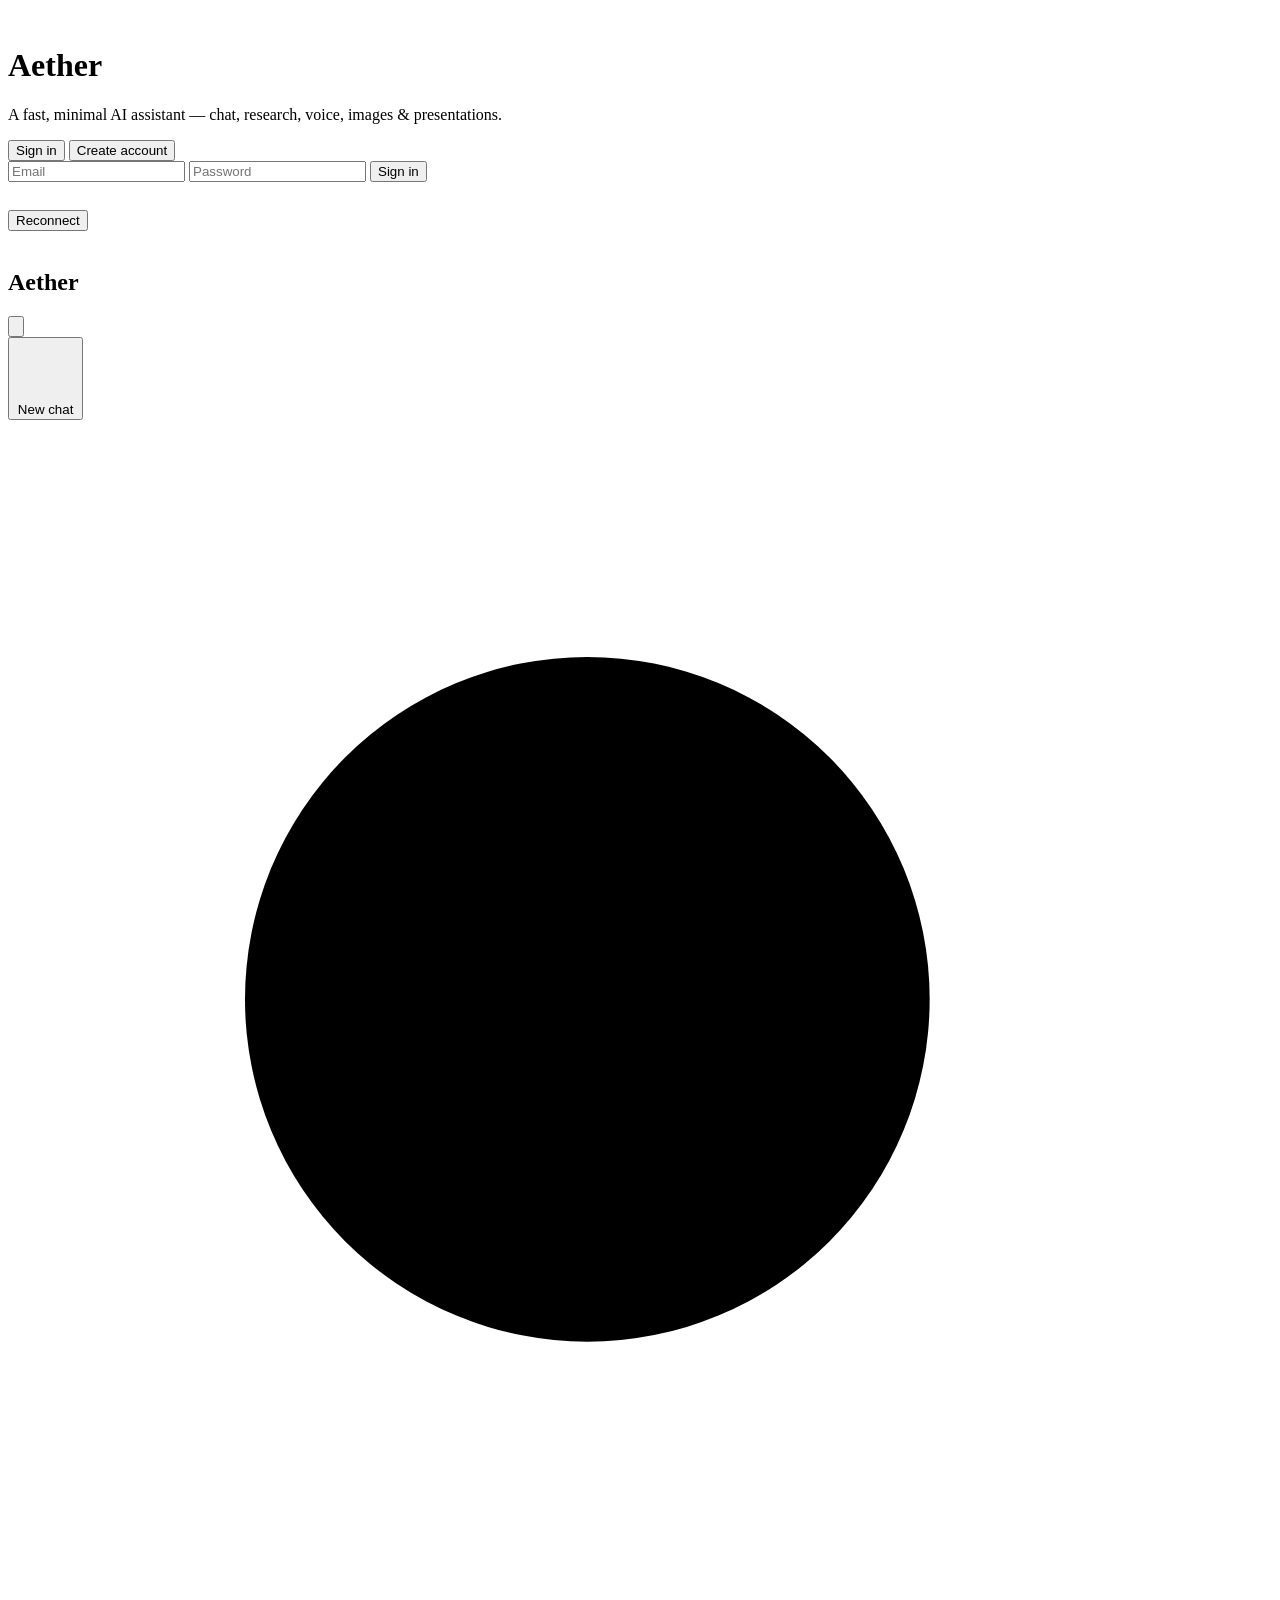
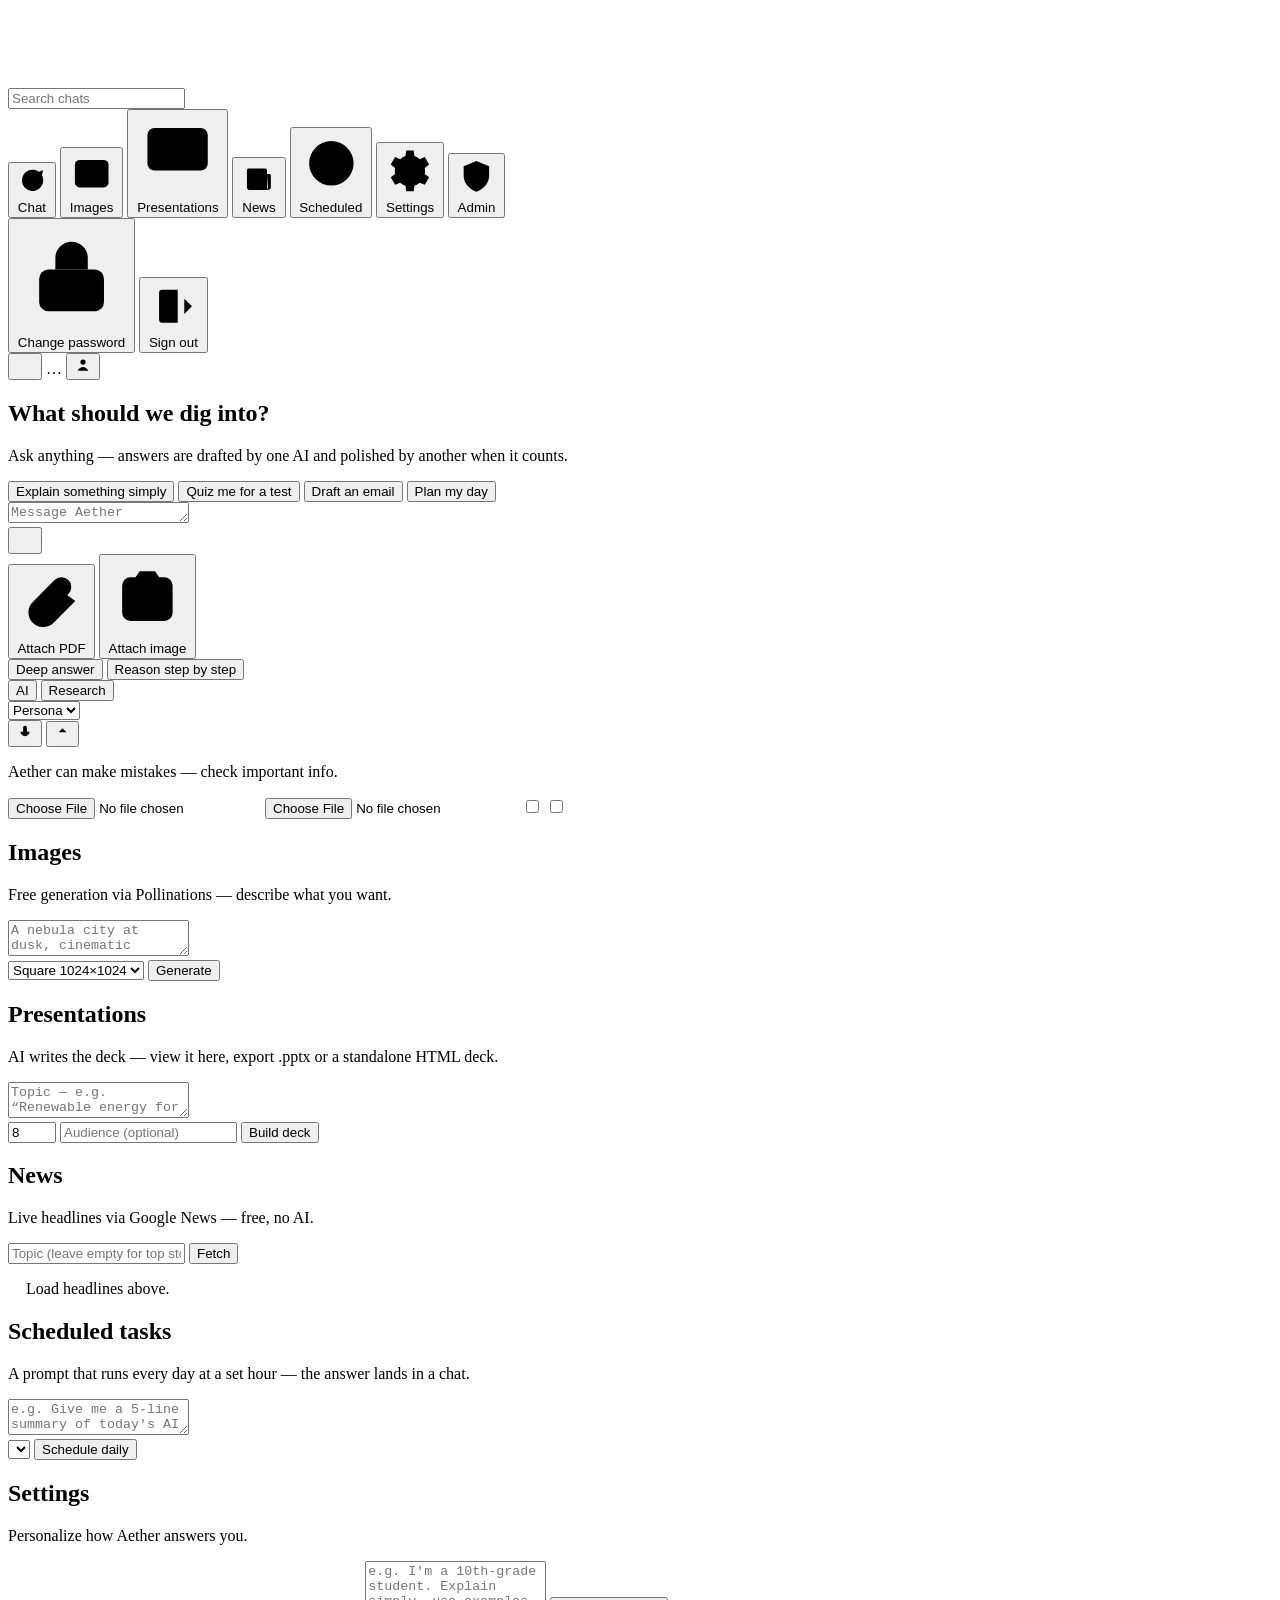
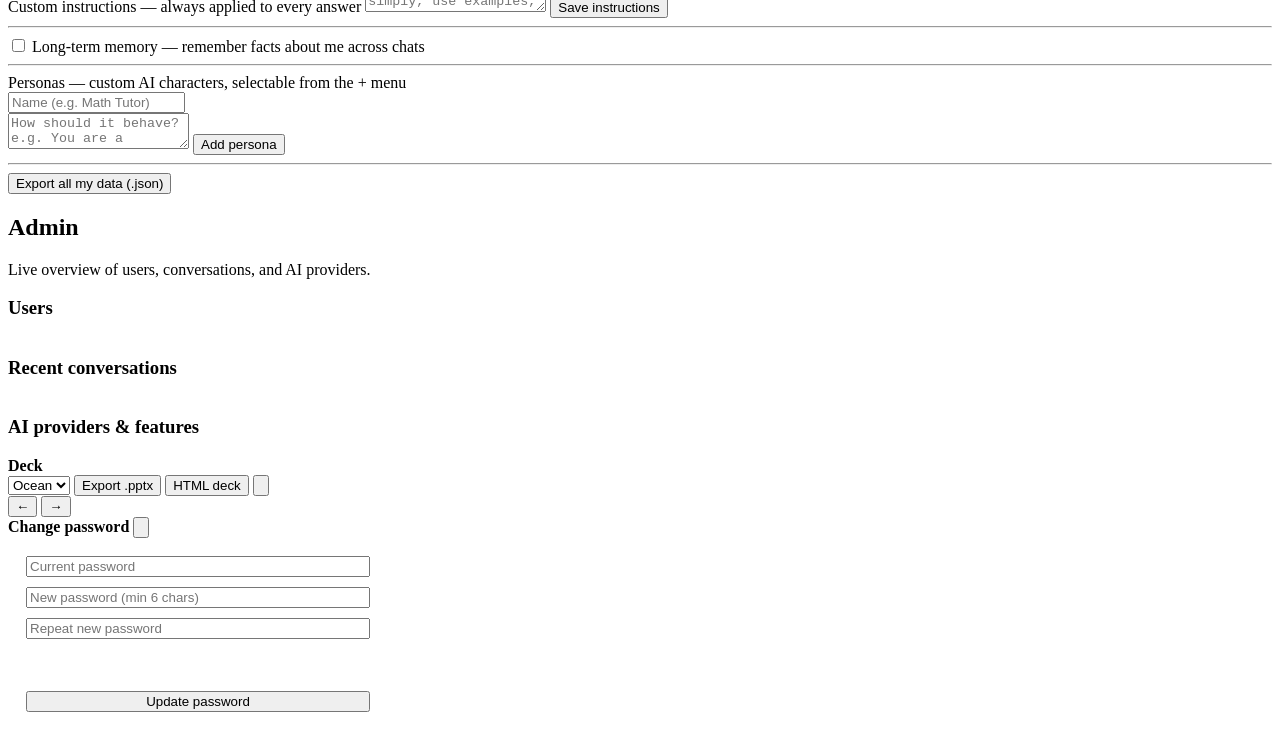
==== frontend/index.html @ 70c73725 "UI redesign v3: ChatGPT-class minimal shell Ship the frontend redesign built in the previous Arena s" ====
<!DOCTYPE html>
<html lang="en">
<head>
  <meta charset="UTF-8">
  <meta name="viewport" content="width=device-width, initial-scale=1.0, viewport-fit=cover">
  <meta name="theme-color" content="#1e1e21">
  <meta name="description" content="Aether — a fast, minimal AI assistant: chat, research, voice, images and presentations.">
  <link rel="manifest" href="/manifest.json">
  <link rel="icon" href="/icons/icon-192.png">
  <link rel="apple-touch-icon" href="/icons/icon-192.png">
  <title>Aether</title>
  <link rel="stylesheet" href="/assets/app.css">
</head>
<body>

  <!-- ════════════════ AUTH ════════════════ -->
  <div id="auth-view" class="auth-view hidden">
    <div class="auth-card">
      <div class="brand"><img src="/icons/icon-192.png" alt="" class="brand-icon"><h1>Aether</h1></div>
      <p class="auth-sub">A fast, minimal AI assistant — chat, research, voice, images & presentations.</p>
      <div class="tabs">
        <button id="tab-login" class="tab active">Sign in</button>
        <button id="tab-register" class="tab">Create account</button>
      </div>
      <form id="auth-form" autocomplete="on">
        <input type="email" id="auth-email" placeholder="Email" required autocomplete="email">
        <input type="password" id="auth-password" placeholder="Password" required minlength="6" autocomplete="current-password">
        <button type="submit" id="auth-submit" class="btn primary wide">Sign in</button>
        <p id="auth-error" class="auth-error hidden"></p>
      </form>
      <button id="retry-btn" class="btn ghost wide hidden" style="margin-top:12px">Reconnect</button>
    </div>
  </div>

  <!-- ════════════════ APP ════════════════ -->
  <div id="app-view" class="app-view">
    <aside id="sidebar" class="sidebar">
      <div class="sb-head">
        <div class="brand"><img src="/icons/icon-192.png" alt="" class="brand-icon"><h1>Aether</h1></div>
        <button id="sb-close" class="icon-btn" title="Close sidebar">
          <svg class="ic" viewBox="0 0 24 24"><rect x="3.5" y="4.5" width="17" height="15" rx="2.5"/><path d="M9.5 4.5v15M15.5 4.5v15" stroke-width="0"/><path d="M9.5 4.5v15"/><path d="M15 8l-3 4 3 4" stroke-width="0"/><path d="M14.5 8.5L11.5 12l3 3.5" transform="translate(0,0)"/></svg>
        </button>
      </div>
      <button id="new-chat" class="nav-btn new">
        <svg class="ic" viewBox="0 0 24 24"><path d="M12 5v14M5 12h14"/></svg> New chat</button>
      <div class="search-wrap">
        <svg class="ic" viewBox="0 0 24 24"><circle cx="11" cy="11" r="6.5"/><path d="M20 20l-3.8-3.8"/></svg>
        <input id="chat-search" type="search" placeholder="Search chats" autocomplete="off">
      </div>
      <div id="search-results" class="search-results hidden"></div>
      <button id="nav-chat" class="nav-btn">
        <svg class="ic" viewBox="0 0 24 24"><path d="M20.5 11.5a8 8 0 1 1-3.4-6.5L20.5 4l-1 3.6a8 8 0 0 1 1 3.9z"/></svg> Chat</button>
      <button id="nav-images" class="nav-btn">
        <svg class="ic" viewBox="0 0 24 24"><rect x="3.5" y="5" width="17" height="14" rx="2.5"/><circle cx="9" cy="10" r="1.6"/><path d="M4.5 17l4.8-4.6 3.4 3.2 2.8-2.6 4 3.8"/></svg> Images</button>
      <button id="nav-slides" class="nav-btn">
        <svg class="ic" viewBox="0 0 24 24"><rect x="3.5" y="4.5" width="17" height="12" rx="2"/><path d="M12 16.5V20M8.5 20h7"/></svg> Presentations</button>
      <button id="nav-news" class="nav-btn">
        <svg class="ic" viewBox="0 0 24 24"><path d="M4.5 5.5h12a1 1 0 0 1 1 1v11a2 2 0 0 0 2 2h-13a2 2 0 0 1-2-2v-11a1 1 0 0 1 1-1z"/><path d="M17.5 9h1.5a1 1 0 0 1 1 1v7.5a1.8 1.8 0 0 1-1.8 1.8M7.5 9h6M7.5 12.5h6M7.5 16h4"/></svg> News</button>
      <button id="nav-tasks" class="nav-btn">
        <svg class="ic" viewBox="0 0 24 24"><circle cx="12" cy="12" r="8"/><path d="M12 7.5V12l3 2"/></svg> Scheduled</button>
      <button id="nav-settings" class="nav-btn">
        <svg class="ic" viewBox="0 0 24 24"><circle cx="12" cy="12" r="3"/><path d="M19 12a7 7 0 0 0-.14-1.4l2-1.55-2-3.46-2.35.95a7 7 0 0 0-2.42-1.4L13.7 2.6h-3.4l-.39 2.54a7 7 0 0 0-2.42 1.4l-2.35-.95-2 3.46 2 1.55A7 7 0 0 0 5 12c0 .48.05.94.14 1.4l-2 1.55 2 3.46 2.35-.95a7 7 0 0 0 2.42 1.4l.39 2.54h3.4l.39-2.54a7 7 0 0 0 2.42-1.4l2.35.95 2-3.46-2-1.55c.09-.46.14-.92.14-1.4z"/></svg> Settings</button>
      <button id="nav-admin" class="nav-btn hidden">
        <svg class="ic" viewBox="0 0 24 24"><path d="M12 3l7.5 3v5.5c0 4.6-3.2 7.9-7.5 9.5-4.3-1.6-7.5-4.9-7.5-9.5V6z"/><path d="M9.2 12.2l2 2 3.6-4"/></svg> Admin</button>
      <nav id="conv-list" class="conv-list" aria-label="Conversations"></nav>
      <div class="sidebar-foot">
        <span id="user-email" class="muted small-text"></span>
        <button id="password-btn" class="nav-btn">
          <svg class="ic" viewBox="0 0 24 24"><rect x="5" y="10.5" width="14" height="9" rx="2"/><path d="M8.5 10.5V8a3.5 3.5 0 0 1 7 0v2.5"/></svg> Change password</button>
        <button id="logout-btn" class="nav-btn">
          <svg class="ic" viewBox="0 0 24 24"><path d="M14 4.5H7a1.5 1.5 0 0 0-1.5 1.5v12A1.5 1.5 0 0 0 7 19.5h7M10 12h10.5M17 8.5l3.5 3.5-3.5 3.5"/></svg> Sign out</button>
      </div>
    </aside>
    <div id="scrim" class="scrim"></div>

    <main class="main">
      <header class="float-head">
        <button id="menu-btn" class="icon-btn" title="Toggle sidebar">
          <svg class="ic" viewBox="0 0 24 24" style="width:18px;height:18px"><path d="M4 7h16M4 12h16M4 17h16"/></svg>
        </button>
        <span class="flex-spacer"></span>
        <span id="mode-pill" class="pill" title="AI providers and database mode">…</span>
        <button id="user-btn" class="icon-btn" title="Account">
          <svg class="ic" viewBox="0 0 24 24" style="width:18px;height:18px"><circle cx="12" cy="8" r="3.5"/><path d="M5 19.5c1.6-3.2 4.2-4.8 7-4.8s5.4 1.6 7 4.8"/></svg>
        </button>
      </header>

      <!-- CHAT -->
      <section id="chat-pane" class="pane">
        <div id="messages" class="messages">
          <div class="hero">
            <h2>What should we dig into?</h2>
            <p>Ask anything — answers are drafted by one AI and polished by another when it counts.</p>
            <div class="hero-chips">
              <button class="chip-sugg" data-fill="Explain quantum computing like I'm 12">Explain something simply</button>
              <button class="chip-sugg" data-fill="Help me prepare for a test on World War 2 — quiz me with 5 questions one at a time.">Quiz me for a test</button>
              <button class="chip-sugg" data-fill="Write a polished email asking my teacher for feedback on my project">Draft an email</button>
              <button class="chip-sugg" data-fill="Give me a workout plan for a busy student, 20 minutes a day">Plan my day</button>
            </div>
          </div>
        </div>
        <div class="composer">
          <div class="composer-shell">
            <div id="attachments" class="attachments hidden"></div>
            <div id="phase-bar" class="phase-bar hidden"></div>
            <div class="composer-box">
              <textarea id="chat-input" rows="1" placeholder="Message Aether" maxlength="8000"></textarea>
              <div class="composer-tools">
                <div class="tools-anchor">
                  <button id="tools-btn" class="icon-btn" title="Tools">
                    <svg class="ic" viewBox="0 0 24 24" style="width:18px;height:18px"><path d="M12 5v14M5 12h14"/></svg>
                    <span id="tools-dot" class="tools-dot hidden"></span>
                  </button>
                  <div id="tools-menu" class="tools-menu hidden">
                    <button class="tool-item" id="tool-pdf">
                      <svg class="ic" viewBox="0 0 24 24"><path d="M20 11.5l-7.8 7.8a5 5 0 0 1-7-7L13 4.4a3.3 3.3 0 0 1 4.7 4.7l-7.8 7.8a1.7 1.7 0 0 1-2.4-2.4l7.1-7"/></svg>
                      Attach PDF</button>
                    <button class="tool-item" id="tool-image">
                      <svg class="ic" viewBox="0 0 24 24"><path d="M4.5 8.5A2.5 2.5 0 0 1 7 6h1.5l1.2-1.8h4.6L15.5 6H17a2.5 2.5 0 0 1 2.5 2.5v8A2.5 2.5 0 0 1 17 19H7a2.5 2.5 0 0 1-2.5-2.5z"/><circle cx="12" cy="12.2" r="3.2"/></svg>
                      Attach image</button>
                    <div class="tool-sep"></div>
                    <button class="tool-item" id="tool-deep">
                      <span>Deep answer</span><span class="switch" id="sw-deep"></span></button>
                    <button class="tool-item" id="tool-reason">
                      <span>Reason step by step</span><span class="switch" id="sw-reason"></span></button>
                    <div class="tool-sep"></div>
                    <div class="tool-mode">
                      <button id="mode-ai" class="mode-btn active" title="AI-generated answer">AI</button>
                      <button id="mode-research" class="mode-btn" title="Real info from Wikipedia & DuckDuckGo — no AI, with sources">Research</button>
                    </div>
                    <select id="persona-select" class="persona-select" title="Persona"><option value="">Persona</option></select>
                  </div>
                </div>
                <div class="composer-right">
                  <button id="mic-btn" class="icon-btn" title="Voice input">
                    <svg class="ic" viewBox="0 0 24 24" style="width:18px;height:18px"><rect x="9.5" y="3.5" width="5" height="10.5" rx="2.5"/><path d="M6 11.5a6 6 0 0 0 12 0M12 17.5V21M9 21h6"/></svg></button>
                  <button id="send-btn" class="send-btn" title="Send">
                    <svg class="ic" viewBox="0 0 24 24" style="width:17px;height:17px;stroke-width:2.2"><path d="M12 19V6M6.5 11.5L12 6l5.5 5.5"/></svg></button>
                </div>
              </div>
            </div>
            <p class="disclaimer">Aether can make mistakes — check important info.</p>
          </div>
          <input type="file" id="pdf-input" accept=".pdf" class="hidden">
          <input type="file" id="image-input" accept="image/png,image/jpeg,image/webp" class="hidden">
          <input type="checkbox" id="force-polish" class="hidden">
          <input type="checkbox" id="reasoning-toggle" class="hidden">
        </div>
      </section>

      <!-- IMAGES -->
      <section id="images-pane" class="pane hidden">
        <div class="tool-head"><h2>Images</h2><p class="muted">Free generation via Pollinations — describe what you want.</p></div>
        <div class="tool-form">
          <textarea id="image-prompt" rows="2" placeholder="A nebula city at dusk, cinematic lighting…"></textarea>
          <div class="form-row">
            <select id="image-size">
              <option value="1024x1024">Square 1024×1024</option>
              <option value="1280x720">Wide 1280×720</option>
              <option value="720x1280">Tall 720×1280</option>
            </select>
            <button id="image-go" class="btn primary">Generate</button>
          </div>
        </div>
        <div id="image-results" class="image-results"></div>
      </section>

      <!-- PRESENTATIONS -->
      <section id="slides-pane" class="pane hidden">
        <div class="tool-head"><h2>Presentations</h2><p class="muted">AI writes the deck — view it here, export .pptx or a standalone HTML deck.</p></div>
        <div class="tool-form">
          <textarea id="slide-topic" rows="2" placeholder="Topic — e.g. “Renewable energy for schools”"></textarea>
          <div class="form-row">
            <input id="slide-count" type="number" min="3" max="20" value="8" title="Slides">
            <input id="slide-audience" type="text" placeholder="Audience (optional)" maxlength="60">
            <button id="slide-go" class="btn primary">Build deck</button>
          </div>
        </div>
        <div id="slide-status" class="muted hidden"></div>
      </section>

      <!-- NEWS -->
      <section id="news-pane" class="pane hidden">
        <div class="tool-head"><h2>News</h2><p class="muted">Live headlines via Google News — free, no AI.</p></div>
        <div class="tool-form">
          <div class="form-row">
            <input id="news-topic" type="text" placeholder="Topic (leave empty for top stories)" maxlength="120">
            <button id="news-go" class="btn primary">Fetch</button>
          </div>
        </div>
        <div id="news-results" class="news-results"><p class="muted" style="padding:0 18px">Load headlines above.</p></div>
      </section>

      <!-- TASKS -->
      <section id="tasks-pane" class="pane hidden">
        <div class="tool-head"><h2>Scheduled tasks</h2><p class="muted">A prompt that runs every day at a set hour — the answer lands in a chat.</p></div>
        <div class="tool-form">
          <textarea id="task-prompt" rows="2" maxlength="500" placeholder="e.g. Give me a 5-line summary of today's AI news"></textarea>
          <div class="form-row">
            <select id="task-hour" title="Hour (UTC)"></select>
            <button id="task-add" class="btn primary">Schedule daily</button>
          </div>
          <div id="task-list" class="memory-list"></div>
        </div>
      </section>

      <!-- SETTINGS -->
      <section id="settings-pane" class="pane hidden">
        <div class="tool-head"><h2>Settings</h2><p class="muted">Personalize how Aether answers you.</p></div>
        <div class="tool-form settings-form">
          <label class="sett-label" for="instructions">Custom instructions <span class="muted small-text">— always applied to every answer</span></label>
          <textarea id="instructions" rows="3" maxlength="2000" placeholder="e.g. I'm a 10th-grade student. Explain simply, use examples, keep answers under 300 words."></textarea>
          <button id="instructions-save" class="btn primary">Save instructions</button>
          <hr class="sett-hr">
          <label class="deep-toggle" style="justify-content:flex-start">
            <input type="checkbox" id="auto-memory"> <span>Long-term memory — remember facts about me across chats</span>
          </label>
          <div id="memory-list" class="memory-list"></div>
          <hr class="sett-hr">
          <label class="sett-label">Personas <span class="muted small-text">— custom AI characters, selectable from the + menu</span></label>
          <div class="form-row">
            <input id="persona-name" type="text" placeholder="Name (e.g. Math Tutor)" maxlength="60">
          </div>
          <textarea id="persona-prompt" rows="2" maxlength="2000" placeholder="How should it behave? e.g. You are a patient math tutor. Always show step-by-step solutions."></textarea>
          <button id="persona-add" class="btn primary">Add persona</button>
          <div id="persona-list" class="memory-list"></div>
          <hr class="sett-hr">
          <button id="export-all" class="btn ghost">Export all my data (.json)</button>
        </div>
      </section>

      <!-- ADMIN -->
      <section id="admin-pane" class="pane hidden">
        <div class="tool-head"><h2>Admin</h2>
          <p class="muted">Live overview of users, conversations, and AI providers.</p></div>
        <div id="admin-body" class="admin-body">
          <div id="admin-cards" class="stat-cards"></div>
          <div class="admin-grid">
            <div class="admin-card">
              <h3>Users</h3>
              <div class="table-wrap"><table id="admin-users" class="admin-table"></table></div>
            </div>
            <div class="admin-card">
              <h3>Recent conversations</h3>
              <div class="table-wrap"><table id="admin-convs" class="admin-table"></table></div>
            </div>
            <div class="admin-card">
              <h3>AI providers & features</h3>
              <div id="admin-ai" class="admin-ai"></div>
            </div>
          </div>
        </div>
      </section>
    </main>
  </div>

  <!-- ════════════════ SLIDES MODAL ════════════════ -->
  <div id="slides-modal" class="modal hidden">
    <div class="modal-inner slides-modal">
      <div class="modal-bar">
        <strong id="deck-title">Deck</strong>
        <div class="modal-actions">
          <select id="deck-theme" title="Theme">
            <option value="ocean">Ocean</option><option value="ember">Ember</option>
            <option value="forest">Forest</option><option value="violet">Violet</option>
          </select>
          <button id="deck-pptx" class="btn primary small-btn">Export .pptx</button>
          <button id="deck-html" class="btn small-btn">HTML deck</button>
          <button id="slides-close" class="icon-btn" aria-label="Close">
            <svg class="ic" viewBox="0 0 24 24"><path d="M6 6l12 12M18 6L6 18"/></svg></button>
        </div>
      </div>
      <div id="slide-stage" class="slide-stage"></div>
      <div class="slide-nav">
        <button id="slide-prev" class="btn ghost small-btn">←</button>
        <span id="slide-counter" class="muted small-text"></span>
        <button id="slide-next" class="btn ghost small-btn">→</button>
      </div>
    </div>
  </div>

  <!-- ════════════════ PASSWORD MODAL ════════════════ -->
  <div id="password-modal" class="modal hidden">
    <div class="modal-inner" style="width:min(380px,100%)">
      <div class="modal-bar"><strong>Change password</strong>
        <button id="password-close" class="icon-btn" aria-label="Close">
          <svg class="ic" viewBox="0 0 24 24"><path d="M6 6l12 12M18 6L6 18"/></svg></button></div>
      <form id="password-form" style="display:flex;flex-direction:column;gap:10px;padding:18px">
        <input type="password" id="pw-current" placeholder="Current password" required autocomplete="current-password">
        <input type="password" id="pw-new" placeholder="New password (min 6 chars)" required minlength="6" autocomplete="new-password">
        <input type="password" id="pw-confirm" placeholder="Repeat new password" required minlength="6" autocomplete="new-password">
        <p id="pw-error" class="auth-error hidden"></p>
        <button type="submit" class="btn primary wide">Update password</button>
      </form>
    </div>
  </div>

  <div id="toasts" aria-live="polite"></div>

  <script src="/assets/app.js"></script>
  <script>
    if ('serviceWorker' in navigator) navigator.serviceWorker.register('/sw.js');
  </script>
</body>
</html>
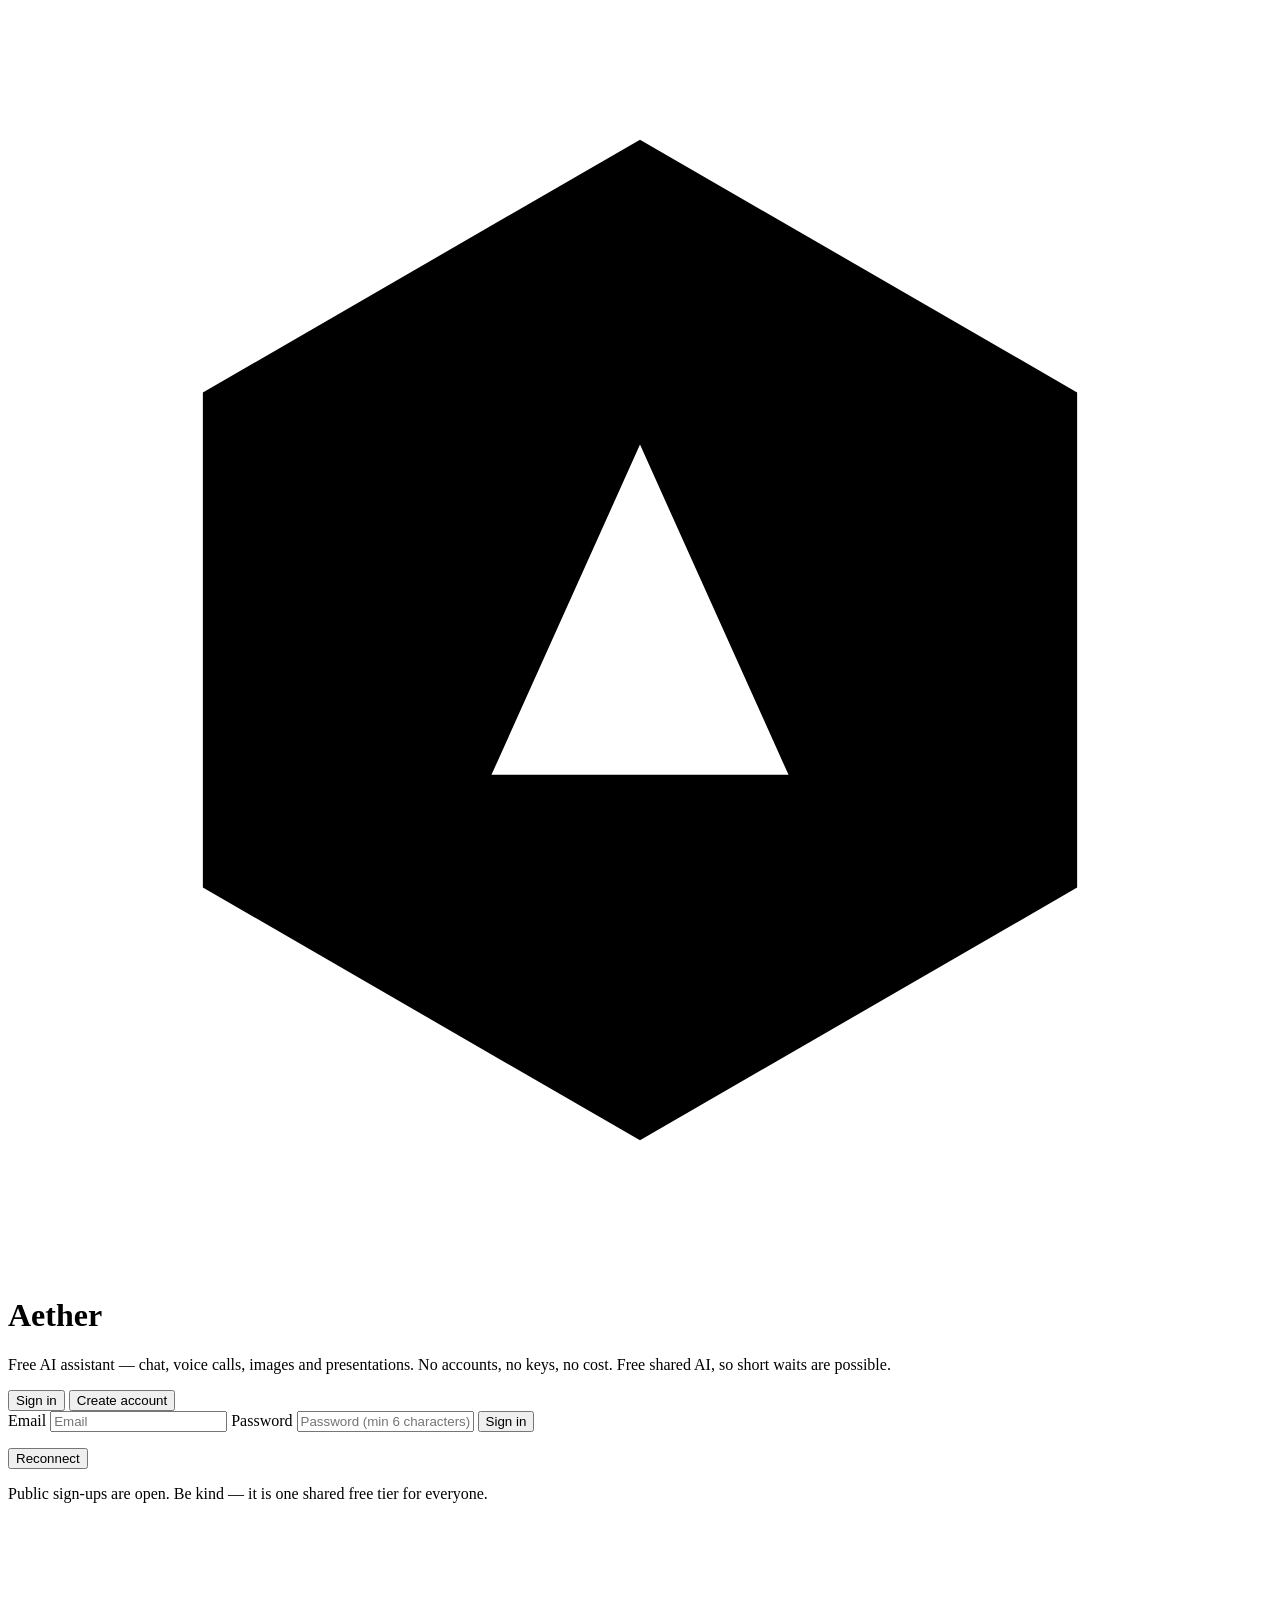
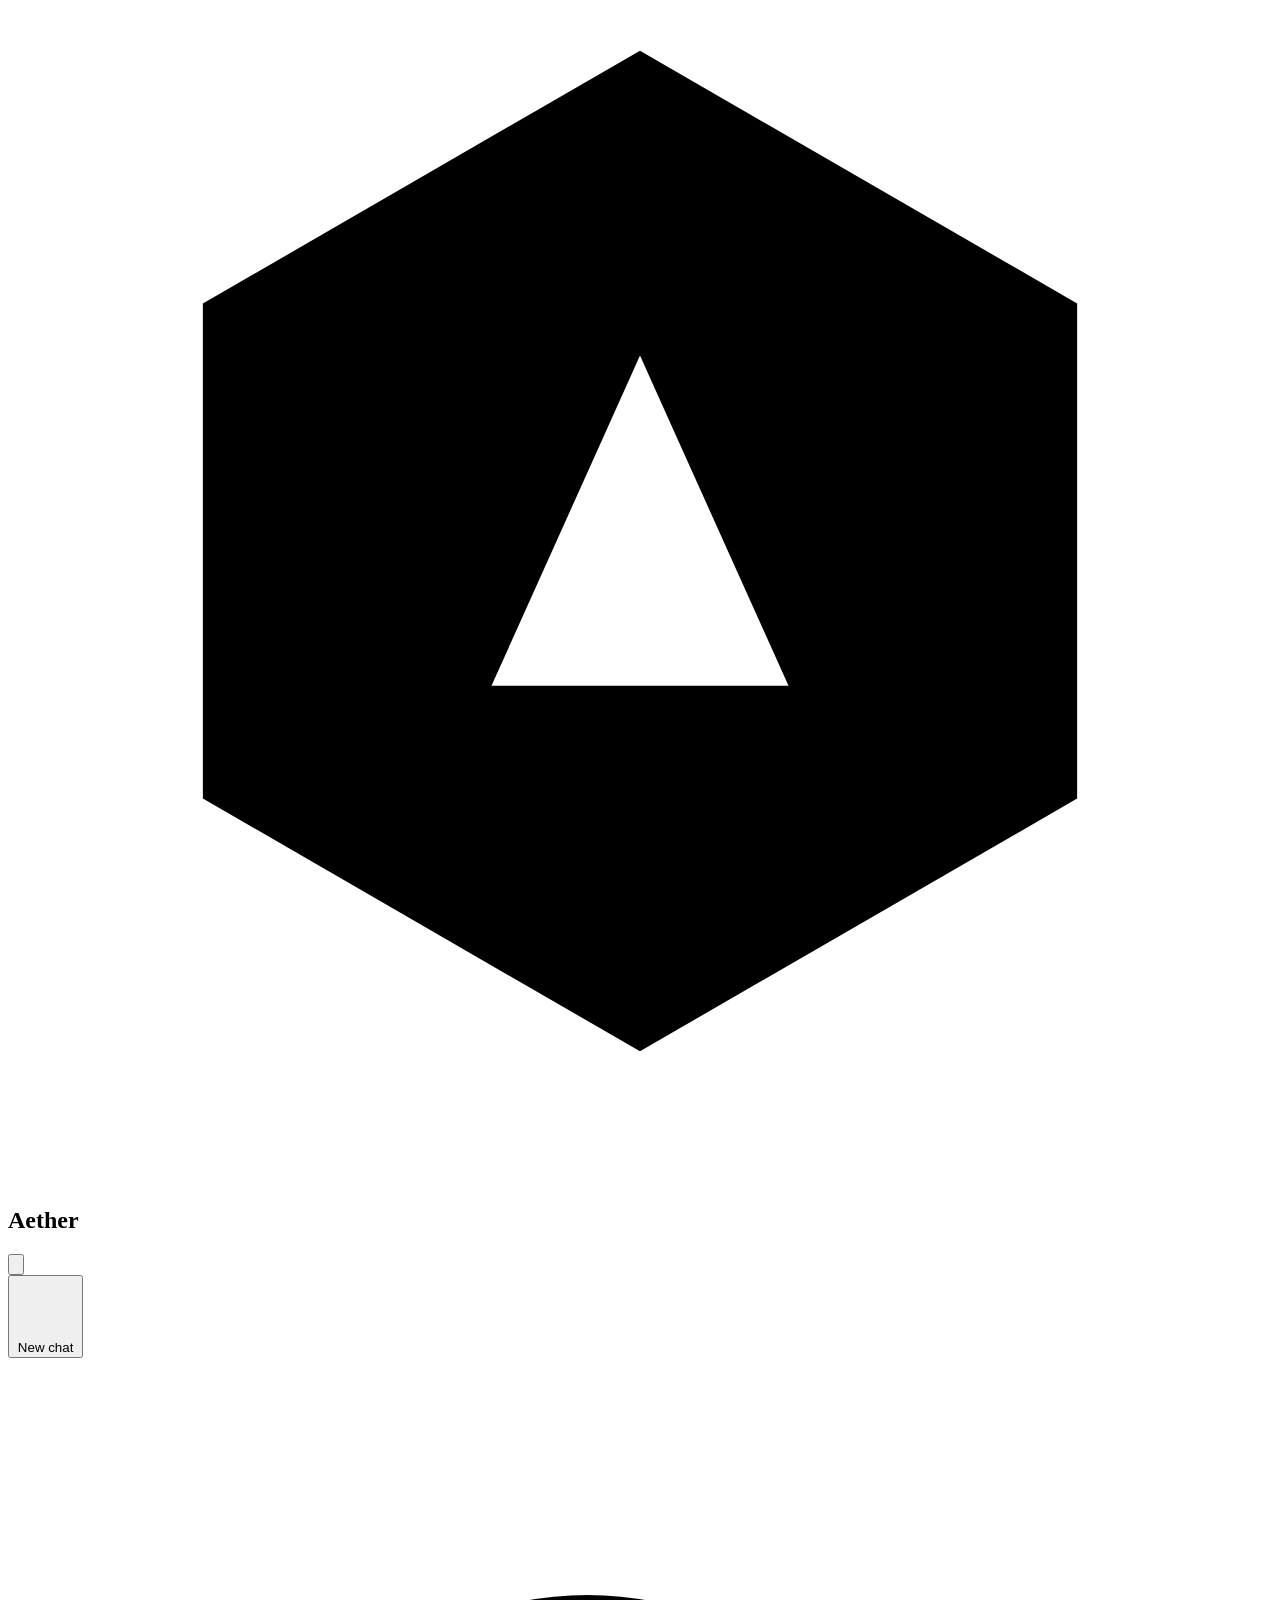
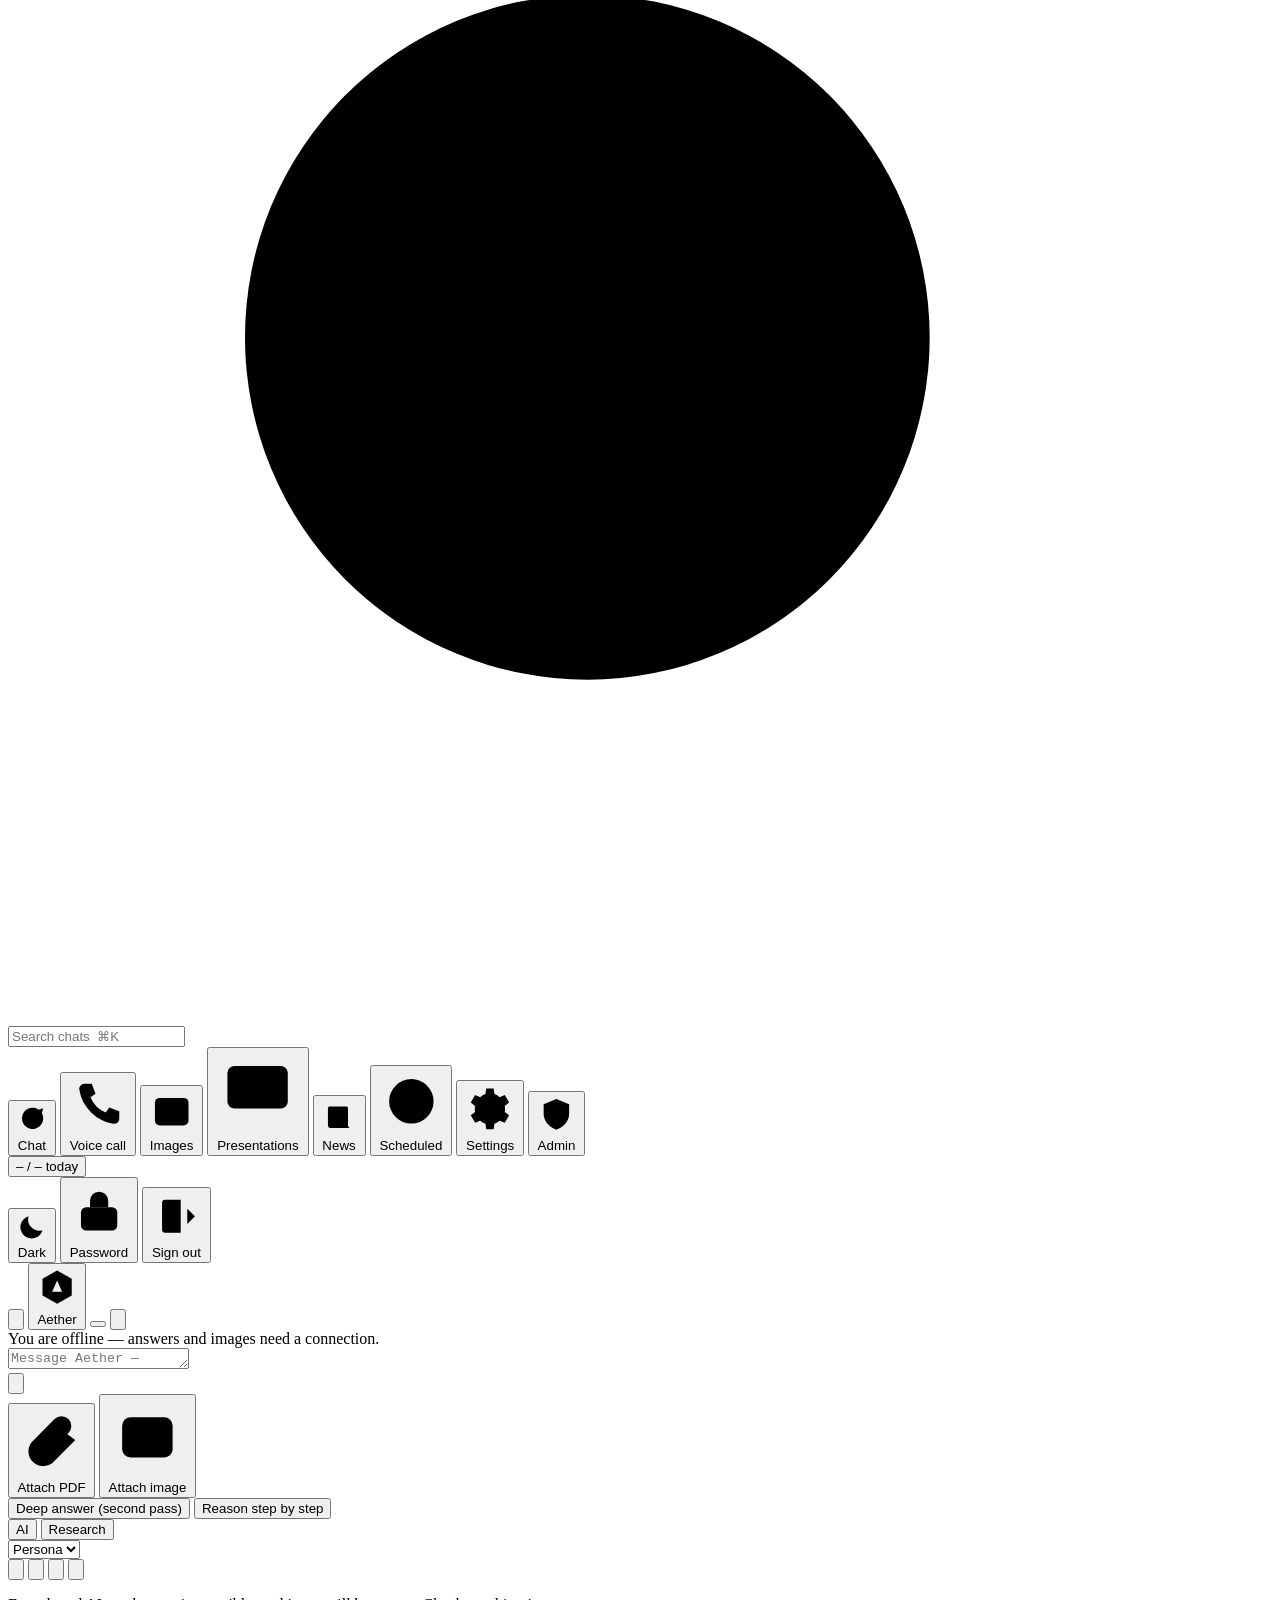
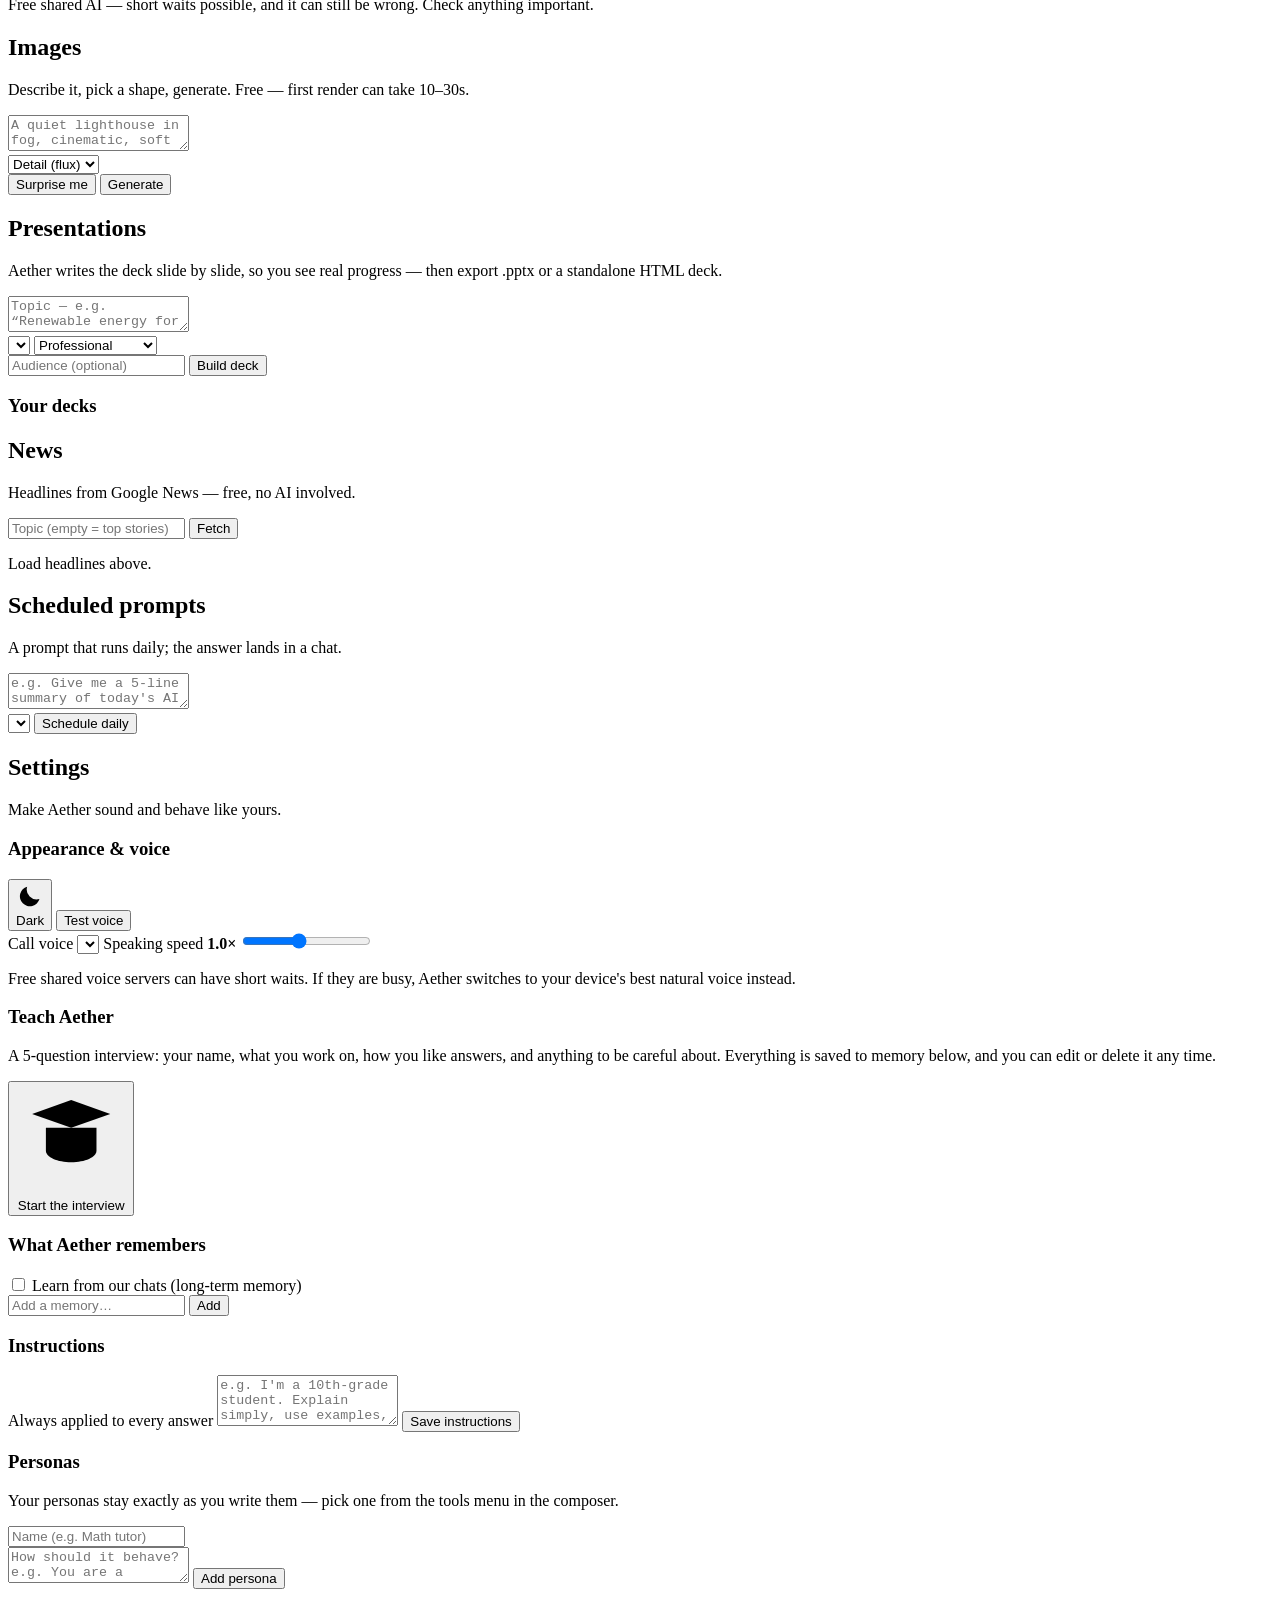
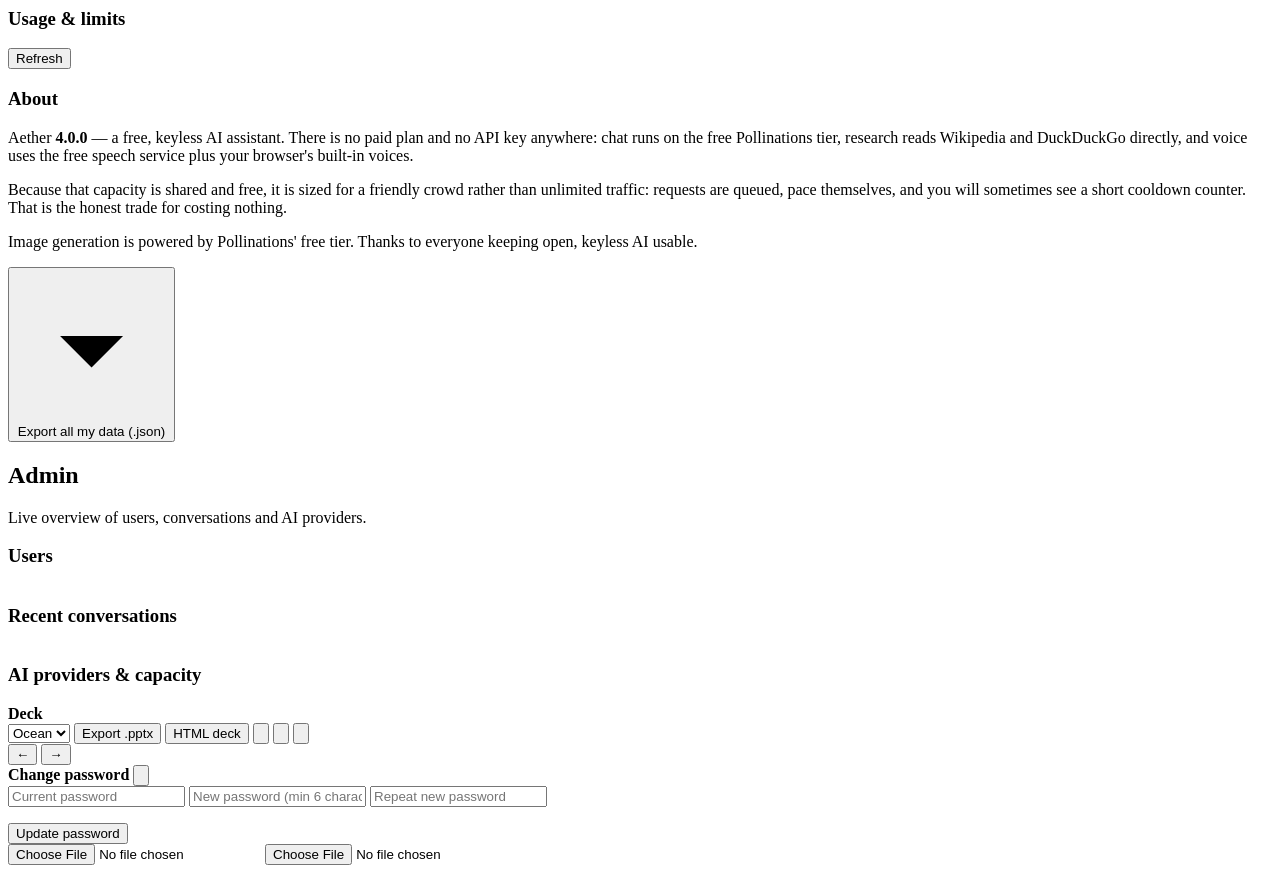
==== commit 697f81eb: "feat(web): streaming chat, voice calls, incremental decks, images, teach mode + icon set Frontend re" ====
--- a/frontend/index.html
+++ b/frontend/index.html
@@ -1,305 +1,460 @@
 <!DOCTYPE html>
-<html lang="en">
+<html lang="en" data-theme="dark">
 <head>
   <meta charset="UTF-8">
   <meta name="viewport" content="width=device-width, initial-scale=1.0, viewport-fit=cover">
   <meta name="theme-color" content="#1e1e21">
-  <meta name="description" content="Aether — a fast, minimal AI assistant: chat, research, voice, images and presentations.">
+  <meta name="color-scheme" content="dark light">
+  <meta name="description" content="Aether — a free, keyless AI assistant: chat, voice calls, images and presentations. Free shared AI — short waits possible.">
+  <meta name="apple-mobile-web-app-capable" content="yes">
+  <meta name="mobile-web-app-capable" content="yes">
+  <meta name="apple-mobile-web-app-status-bar-style" content="black-translucent">
+  <meta name="apple-mobile-web-app-title" content="Aether">
   <link rel="manifest" href="/manifest.json">
-  <link rel="icon" href="/icons/icon-192.png">
-  <link rel="apple-touch-icon" href="/icons/icon-192.png">
+  <link rel="icon" href="/icons/favicon.svg" type="image/svg+xml">
+  <link rel="icon" href="/icons/favicon-32.png" sizes="32x32" type="image/png">
+  <link rel="icon" href="/icons/favicon-16.png" sizes="16x16" type="image/png">
+  <link rel="apple-touch-icon" href="/icons/apple-touch-icon.png">
+  <link rel="apple-touch-startup-image" href="/icons/splash-1170x2532.png"
+        media="(device-width: 390px) and (device-height: 844px) and (-webkit-device-pixel-ratio: 3)">
+  <link rel="apple-touch-startup-image" href="/icons/splash-1284x2778.png"
+        media="(device-width: 428px) and (device-height: 926px) and (-webkit-device-pixel-ratio: 3)">
   <title>Aether</title>
   <link rel="stylesheet" href="/assets/app.css">
 </head>
 <body>
 
-  <!-- ════════════════ AUTH ════════════════ -->
-  <div id="auth-view" class="auth-view hidden">
-    <div class="auth-card">
-      <div class="brand"><img src="/icons/icon-192.png" alt="" class="brand-icon"><h1>Aether</h1></div>
-      <p class="auth-sub">A fast, minimal AI assistant — chat, research, voice, images & presentations.</p>
-      <div class="tabs">
-        <button id="tab-login" class="tab active">Sign in</button>
-        <button id="tab-register" class="tab">Create account</button>
-      </div>
-      <form id="auth-form" autocomplete="on">
-        <input type="email" id="auth-email" placeholder="Email" required autocomplete="email">
-        <input type="password" id="auth-password" placeholder="Password" required minlength="6" autocomplete="current-password">
-        <button type="submit" id="auth-submit" class="btn primary wide">Sign in</button>
-        <p id="auth-error" class="auth-error hidden"></p>
-      </form>
-      <button id="retry-btn" class="btn ghost wide hidden" style="margin-top:12px">Reconnect</button>
-    </div>
-  </div>
-
-  <!-- ════════════════ APP ════════════════ -->
-  <div id="app-view" class="app-view">
-    <aside id="sidebar" class="sidebar">
-      <div class="sb-head">
-        <div class="brand"><img src="/icons/icon-192.png" alt="" class="brand-icon"><h1>Aether</h1></div>
-        <button id="sb-close" class="icon-btn" title="Close sidebar">
-          <svg class="ic" viewBox="0 0 24 24"><rect x="3.5" y="4.5" width="17" height="15" rx="2.5"/><path d="M9.5 4.5v15M15.5 4.5v15" stroke-width="0"/><path d="M9.5 4.5v15"/><path d="M15 8l-3 4 3 4" stroke-width="0"/><path d="M14.5 8.5L11.5 12l3 3.5" transform="translate(0,0)"/></svg>
-        </button>
-      </div>
-      <button id="new-chat" class="nav-btn new">
-        <svg class="ic" viewBox="0 0 24 24"><path d="M12 5v14M5 12h14"/></svg> New chat</button>
-      <div class="search-wrap">
-        <svg class="ic" viewBox="0 0 24 24"><circle cx="11" cy="11" r="6.5"/><path d="M20 20l-3.8-3.8"/></svg>
-        <input id="chat-search" type="search" placeholder="Search chats" autocomplete="off">
-      </div>
-      <div id="search-results" class="search-results hidden"></div>
-      <button id="nav-chat" class="nav-btn">
-        <svg class="ic" viewBox="0 0 24 24"><path d="M20.5 11.5a8 8 0 1 1-3.4-6.5L20.5 4l-1 3.6a8 8 0 0 1 1 3.9z"/></svg> Chat</button>
-      <button id="nav-images" class="nav-btn">
-        <svg class="ic" viewBox="0 0 24 24"><rect x="3.5" y="5" width="17" height="14" rx="2.5"/><circle cx="9" cy="10" r="1.6"/><path d="M4.5 17l4.8-4.6 3.4 3.2 2.8-2.6 4 3.8"/></svg> Images</button>
-      <button id="nav-slides" class="nav-btn">
-        <svg class="ic" viewBox="0 0 24 24"><rect x="3.5" y="4.5" width="17" height="12" rx="2"/><path d="M12 16.5V20M8.5 20h7"/></svg> Presentations</button>
-      <button id="nav-news" class="nav-btn">
-        <svg class="ic" viewBox="0 0 24 24"><path d="M4.5 5.5h12a1 1 0 0 1 1 1v11a2 2 0 0 0 2 2h-13a2 2 0 0 1-2-2v-11a1 1 0 0 1 1-1z"/><path d="M17.5 9h1.5a1 1 0 0 1 1 1v7.5a1.8 1.8 0 0 1-1.8 1.8M7.5 9h6M7.5 12.5h6M7.5 16h4"/></svg> News</button>
-      <button id="nav-tasks" class="nav-btn">
-        <svg class="ic" viewBox="0 0 24 24"><circle cx="12" cy="12" r="8"/><path d="M12 7.5V12l3 2"/></svg> Scheduled</button>
-      <button id="nav-settings" class="nav-btn">
-        <svg class="ic" viewBox="0 0 24 24"><circle cx="12" cy="12" r="3"/><path d="M19 12a7 7 0 0 0-.14-1.4l2-1.55-2-3.46-2.35.95a7 7 0 0 0-2.42-1.4L13.7 2.6h-3.4l-.39 2.54a7 7 0 0 0-2.42 1.4l-2.35-.95-2 3.46 2 1.55A7 7 0 0 0 5 12c0 .48.05.94.14 1.4l-2 1.55 2 3.46 2.35-.95a7 7 0 0 0 2.42 1.4l.39 2.54h3.4l.39-2.54a7 7 0 0 0 2.42-1.4l2.35.95 2-3.46-2-1.55c.09-.46.14-.92.14-1.4z"/></svg> Settings</button>
-      <button id="nav-admin" class="nav-btn hidden">
-        <svg class="ic" viewBox="0 0 24 24"><path d="M12 3l7.5 3v5.5c0 4.6-3.2 7.9-7.5 9.5-4.3-1.6-7.5-4.9-7.5-9.5V6z"/><path d="M9.2 12.2l2 2 3.6-4"/></svg> Admin</button>
-      <nav id="conv-list" class="conv-list" aria-label="Conversations"></nav>
-      <div class="sidebar-foot">
-        <span id="user-email" class="muted small-text"></span>
-        <button id="password-btn" class="nav-btn">
-          <svg class="ic" viewBox="0 0 24 24"><rect x="5" y="10.5" width="14" height="9" rx="2"/><path d="M8.5 10.5V8a3.5 3.5 0 0 1 7 0v2.5"/></svg> Change password</button>
-        <button id="logout-btn" class="nav-btn">
-          <svg class="ic" viewBox="0 0 24 24"><path d="M14 4.5H7a1.5 1.5 0 0 0-1.5 1.5v12A1.5 1.5 0 0 0 7 19.5h7M10 12h10.5M17 8.5l3.5 3.5-3.5 3.5"/></svg> Sign out</button>
-      </div>
-    </aside>
-    <div id="scrim" class="scrim"></div>
-
-    <main class="main">
-      <header class="float-head">
-        <button id="menu-btn" class="icon-btn" title="Toggle sidebar">
-          <svg class="ic" viewBox="0 0 24 24" style="width:18px;height:18px"><path d="M4 7h16M4 12h16M4 17h16"/></svg>
-        </button>
-        <span class="flex-spacer"></span>
-        <span id="mode-pill" class="pill" title="AI providers and database mode">…</span>
-        <button id="user-btn" class="icon-btn" title="Account">
-          <svg class="ic" viewBox="0 0 24 24" style="width:18px;height:18px"><circle cx="12" cy="8" r="3.5"/><path d="M5 19.5c1.6-3.2 4.2-4.8 7-4.8s5.4 1.6 7 4.8"/></svg>
-        </button>
-      </header>
-
-      <!-- CHAT -->
-      <section id="chat-pane" class="pane">
-        <div id="messages" class="messages">
-          <div class="hero">
-            <h2>What should we dig into?</h2>
-            <p>Ask anything — answers are drafted by one AI and polished by another when it counts.</p>
-            <div class="hero-chips">
-              <button class="chip-sugg" data-fill="Explain quantum computing like I'm 12">Explain something simply</button>
-              <button class="chip-sugg" data-fill="Help me prepare for a test on World War 2 — quiz me with 5 questions one at a time.">Quiz me for a test</button>
-              <button class="chip-sugg" data-fill="Write a polished email asking my teacher for feedback on my project">Draft an email</button>
-              <button class="chip-sugg" data-fill="Give me a workout plan for a busy student, 20 minutes a day">Plan my day</button>
-            </div>
-          </div>
-        </div>
-        <div class="composer">
-          <div class="composer-shell">
-            <div id="attachments" class="attachments hidden"></div>
-            <div id="phase-bar" class="phase-bar hidden"></div>
-            <div class="composer-box">
-              <textarea id="chat-input" rows="1" placeholder="Message Aether" maxlength="8000"></textarea>
-              <div class="composer-tools">
-                <div class="tools-anchor">
-                  <button id="tools-btn" class="icon-btn" title="Tools">
-                    <svg class="ic" viewBox="0 0 24 24" style="width:18px;height:18px"><path d="M12 5v14M5 12h14"/></svg>
-                    <span id="tools-dot" class="tools-dot hidden"></span>
-                  </button>
-                  <div id="tools-menu" class="tools-menu hidden">
-                    <button class="tool-item" id="tool-pdf">
-                      <svg class="ic" viewBox="0 0 24 24"><path d="M20 11.5l-7.8 7.8a5 5 0 0 1-7-7L13 4.4a3.3 3.3 0 0 1 4.7 4.7l-7.8 7.8a1.7 1.7 0 0 1-2.4-2.4l7.1-7"/></svg>
-                      Attach PDF</button>
-                    <button class="tool-item" id="tool-image">
-                      <svg class="ic" viewBox="0 0 24 24"><path d="M4.5 8.5A2.5 2.5 0 0 1 7 6h1.5l1.2-1.8h4.6L15.5 6H17a2.5 2.5 0 0 1 2.5 2.5v8A2.5 2.5 0 0 1 17 19H7a2.5 2.5 0 0 1-2.5-2.5z"/><circle cx="12" cy="12.2" r="3.2"/></svg>
-                      Attach image</button>
-                    <div class="tool-sep"></div>
-                    <button class="tool-item" id="tool-deep">
-                      <span>Deep answer</span><span class="switch" id="sw-deep"></span></button>
-                    <button class="tool-item" id="tool-reason">
-                      <span>Reason step by step</span><span class="switch" id="sw-reason"></span></button>
-                    <div class="tool-sep"></div>
-                    <div class="tool-mode">
-                      <button id="mode-ai" class="mode-btn active" title="AI-generated answer">AI</button>
-                      <button id="mode-research" class="mode-btn" title="Real info from Wikipedia & DuckDuckGo — no AI, with sources">Research</button>
-                    </div>
-                    <select id="persona-select" class="persona-select" title="Persona"><option value="">Persona</option></select>
+<!-- ════════════════════════ AUTH ════════════════════════ -->
+<div id="auth-view" class="auth-view hidden">
+  <main class="auth-card">
+    <div class="brand">
+      <span class="brand-mark" aria-hidden="true">
+        <svg viewBox="0 0 24 24" aria-hidden="true"><path fill-rule="evenodd" d="M12 2.5 20.3 7.3 20.3 16.7 12 21.5 3.7 16.7 3.7 7.3Z M12 8.29 14.82 14.56 9.18 14.56Z"/></svg>
+      </span>
+      <h1>Aether</h1>
+    </div>
+    <p class="auth-sub">Free AI assistant — chat, voice calls, images and presentations.
+      No accounts, no keys, no cost. Free shared AI, so short waits are possible.</p>
+    <div class="tabs" role="tablist">
+      <button id="tab-login" class="tab active" role="tab">Sign in</button>
+      <button id="tab-register" class="tab" role="tab">Create account</button>
+    </div>
+    <form id="auth-form" autocomplete="on">
+      <input type="hidden" id="auth-mode" value="login">
+      <label class="sr-only" for="auth-email">Email</label>
+      <input type="email" id="auth-email" placeholder="Email" required autocomplete="email">
+      <label class="sr-only" for="auth-password">Password</label>
+      <input type="password" id="auth-password" placeholder="Password (min 6 characters)" required
+             minlength="6" autocomplete="current-password">
+      <button type="submit" id="auth-submit" class="btn primary wide">Sign in</button>
+      <p id="auth-error" class="auth-error hidden" role="alert"></p>
+    </form>
+    <button id="retry-btn" class="btn ghost wide hidden">Reconnect</button>
+    <p class="auth-note muted tiny">
+      Public sign-ups are open. Be kind — it is one shared free tier for everyone.
+    </p>
+  </main>
+</div>
+
+<!-- ════════════════════════ APP ════════════════════════ -->
+<div id="app-view" class="app-view hidden">
+  <aside id="sidebar" class="sidebar" aria-label="Main navigation">
+    <div class="sb-head">
+      <div class="brand">
+        <span class="brand-mark small" aria-hidden="true">
+          <svg viewBox="0 0 24 24" aria-hidden="true"><path fill-rule="evenodd" d="M12 2.5 20.3 7.3 20.3 16.7 12 21.5 3.7 16.7 3.7 7.3Z M12 8.29 14.82 14.56 9.18 14.56Z"/></svg>
+        </span>
+        <h1>Aether</h1>
+      </div>
+      <button id="sb-close" class="icon-btn" title="Hide sidebar" aria-label="Hide sidebar">
+        <svg class="ic" viewBox="0 0 24 24"><path d="M14.5 8.5L11.5 12l3 3.5"/><rect x="3.5" y="4.5" width="17" height="15" rx="2.5"/><path d="M9.5 4.5v15"/></svg>
+      </button>
+    </div>
+
+    <button id="new-chat" class="nav-btn new">
+      <svg class="ic" viewBox="0 0 24 24"><path d="M12 5v14M5 12h14"/></svg> New chat
+    </button>
+
+    <div class="search-wrap">
+      <svg class="ic" viewBox="0 0 24 24"><circle cx="11" cy="11" r="6.5"/><path d="M20 20l-3.8-3.8"/></svg>
+      <input id="chat-search" type="search" placeholder="Search chats  ⌘K" autocomplete="off">
+    </div>
+    <div id="search-results" class="search-results hidden"></div>
+
+    <nav class="nav-group">
+      <button id="nav-chat" class="nav-btn active"><svg class="ic" viewBox="0 0 24 24"><path d="M20.5 11.5a8 8 0 1 1-3.4-6.5L20.5 4l-1 3.6a8 8 0 0 1 1 3.9z"/></svg> Chat</button>
+      <button id="call-btn" class="nav-btn"><svg class="ic" viewBox="0 0 24 24"><path d="M6.5 3.5h3l1.5 4-2 1.4a11 11 0 0 0 6.1 6.1l1.4-2 4 1.5v3a2 2 0 0 1-2.2 2A16.5 16.5 0 0 1 4.5 5.7a2 2 0 0 1 2-2.2z"/></svg> Voice call</button>
+      <button id="nav-images" class="nav-btn"><svg class="ic" viewBox="0 0 24 24"><rect x="3.5" y="5" width="17" height="14" rx="2.5"/><circle cx="9" cy="10" r="1.6"/><path d="M4.5 17l4.8-4.6 3.4 3.2 2.8-2.6 4 3.8"/></svg> Images</button>
+      <button id="nav-slides" class="nav-btn"><svg class="ic" viewBox="0 0 24 24"><rect x="3.5" y="4.5" width="17" height="12" rx="2"/><path d="M12 16.5V20M8.5 20h7"/></svg> Presentations</button>
+      <button id="nav-news" class="nav-btn"><svg class="ic" viewBox="0 0 24 24"><path d="M4.5 5.5h12a1 1 0 0 1 1 1v11a2 2 0 0 0 2 2h-13a2 2 0 0 1-2-2v-11a1 1 0 0 1 1-1z"/><path d="M7.5 9h6M7.5 12.5h6M7.5 16h4"/></svg> News</button>
+      <button id="nav-tasks" class="nav-btn"><svg class="ic" viewBox="0 0 24 24"><circle cx="12" cy="12" r="8"/><path d="M12 7.5V12l3 2"/></svg> Scheduled</button>
+      <button id="nav-settings" class="nav-btn"><svg class="ic" viewBox="0 0 24 24"><circle cx="12" cy="12" r="3"/><path d="M19 12a7 7 0 0 0-.14-1.4l2-1.55-2-3.46-2.35.95a7 7 0 0 0-2.42-1.4L13.7 2.6h-3.4l-.39 2.54a7 7 0 0 0-2.42 1.4l-2.35-.95-2 3.46 2 1.55A7 7 0 0 0 5 12c0 .48.05.94.14 1.4l-2 1.55 2 3.46 2.35-.95a7 7 0 0 0 2.42 1.4l.39 2.54h3.4l.39-2.54a7 7 0 0 0 2.42-1.4l2.35.95 2-3.46-2-1.55c.09-.46.14-.92.14-1.4z"/></svg> Settings</button>
+      <button id="nav-admin" class="nav-btn hidden"><svg class="ic" viewBox="0 0 24 24"><path d="M12 3l7.5 3v5.5c0 4.6-3.2 7.9-7.5 9.5-4.3-1.6-7.5-4.9-7.5-9.5V6z"/><path d="M9.2 12.2l2 2 3.6-4"/></svg> Admin</button>
+    </nav>
+
+    <nav id="conv-list" class="conv-list" aria-label="Conversations"></nav>
+
+    <div class="sidebar-foot">
+      <button id="sb-meter" class="sb-meter" title="Daily free-tier usage" aria-label="Daily usage">
+        <div class="meter"><div id="sb-meter-fill" class="meter-fill"></div></div>
+        <span id="sb-meter-text" class="muted tiny">– / – today</span>
+      </button>
+      <span id="user-email" class="muted tiny"></span>
+      <div class="sb-actions">
+        <button id="theme-toggle" class="nav-btn small"><svg class="ic" viewBox="0 0 24 24"><path d="M20 14.5A8.5 8.5 0 0 1 9.5 4a8.5 8.5 0 1 0 10.5 10.5z"/></svg> Dark</button>
+        <button id="password-btn" class="nav-btn small"><svg class="ic" viewBox="0 0 24 24"><rect x="5" y="10.5" width="14" height="9" rx="2"/><path d="M8.5 10.5V8a3.5 3.5 0 0 1 7 0v2.5"/></svg> Password</button>
+        <button id="logout-btn" class="nav-btn small"><svg class="ic" viewBox="0 0 24 24"><path d="M14 4.5H7a1.5 1.5 0 0 0-1.5 1.5v12A1.5 1.5 0 0 0 7 19.5h7M10 12h10.5M17 8.5l3.5 3.5-3.5 3.5"/></svg> Sign out</button>
+      </div>
+    </div>
+  </aside>
+  <div id="scrim" class="scrim"></div>
+
+  <main class="main">
+    <header class="float-head">
+      <button id="menu-btn" class="icon-btn" title="Toggle sidebar" aria-label="Toggle sidebar">
+        <svg class="ic" viewBox="0 0 24 24"><path d="M4 7h16M4 12h16M4 17h16"/></svg>
+      </button>
+      <button id="nav-chat-top" class="head-title" title="Back to chat">
+        <span class="head-mark"><svg viewBox="0 0 24 24" aria-hidden="true"><path fill-rule="evenodd" d="M12 2.5 20.3 7.3 20.3 16.7 12 21.5 3.7 16.7 3.7 7.3Z M12 8.29 14.82 14.56 9.18 14.56Z"/></svg></span>
+        <span>Aether</span>
+      </button>
+      <span class="flex-spacer"></span>
+      <button id="mode-pill" class="pill" title="Keyless AI status"></button>
+      <button id="user-btn" class="icon-btn" title="Account & settings" aria-label="Account">
+        <svg class="ic" viewBox="0 0 24 24"><circle cx="12" cy="8" r="3.5"/><path d="M5 19.5c1.6-3.2 4.2-4.8 7-4.8s5.4 1.6 7 4.8"/></svg>
+      </button>
+    </header>
+
+    <div id="storage-banner" class="banner warn hidden" role="status"></div>
+    <div id="offline-note" class="banner warn hidden" role="status">
+      You are offline — answers and images need a connection.
+    </div>
+
+    <!-- ───────── CHAT ───────── -->
+    <section id="chat-pane" class="pane">
+      <div id="messages" class="messages"></div>
+      <div id="followup-chips" class="followup-chips hidden"></div>
+      <div class="composer">
+        <div class="composer-shell">
+          <div id="attachments" class="attachments hidden"></div>
+          <div id="phase-bar" class="phase-bar hidden"></div>
+          <div id="cooldown-banner" class="cooldown-banner hidden"></div>
+          <div id="composer" class="composer-box">
+            <textarea id="chat-input" rows="1" placeholder="Message Aether — Enter to send"
+                      maxlength="8000" aria-label="Message"></textarea>
+            <div class="composer-tools">
+              <div class="tools-anchor">
+                <button id="tools-btn" class="icon-btn" title="Tools">
+                  <svg class="ic" viewBox="0 0 24 24"><path d="M12 5v14M5 12h14"/></svg>
+                  <span id="tools-dot" class="tools-dot hidden"></span>
+                </button>
+                <div id="tools-menu" class="tools-menu hidden">
+                  <button class="tool-item" id="tool-pdf"><svg class="ic" viewBox="0 0 24 24"><path d="M20 11.5l-7.8 7.8a5 5 0 0 1-7-7L13 4.4a3.3 3.3 0 0 1 4.7 4.7l-7.8 7.8a1.7 1.7 0 0 1-2.4-2.4l7.1-7"/></svg> Attach PDF</button>
+                  <button class="tool-item" id="tool-image"><svg class="ic" viewBox="0 0 24 24"><rect x="4.5" y="6" width="15" height="12" rx="2.5"/><circle cx="9" cy="10.5" r="1.5"/><path d="M5.5 16l4-3.8 3 2.8 2.4-2.2 3.6 3.2"/></svg> Attach image</button>
+                  <div class="tool-sep"></div>
+                  <button class="tool-item" id="tool-deep"><span>Deep answer <span class="muted tiny">(second pass)</span></span><span class="switch" id="sw-deep"></span></button>
+                  <button class="tool-item" id="tool-reason"><span>Reason step by step</span><span class="switch" id="sw-reason"></span></button>
+                  <div class="tool-sep"></div>
+                  <div class="tool-mode">
+                    <button id="mode-ai" class="mode-btn active" title="AI answer">AI</button>
+                    <button id="mode-research" class="mode-btn" title="Real sources, no AI">Research</button>
                   </div>
-                </div>
-                <div class="composer-right">
-                  <button id="mic-btn" class="icon-btn" title="Voice input">
-                    <svg class="ic" viewBox="0 0 24 24" style="width:18px;height:18px"><rect x="9.5" y="3.5" width="5" height="10.5" rx="2.5"/><path d="M6 11.5a6 6 0 0 0 12 0M12 17.5V21M9 21h6"/></svg></button>
-                  <button id="send-btn" class="send-btn" title="Send">
-                    <svg class="ic" viewBox="0 0 24 24" style="width:17px;height:17px;stroke-width:2.2"><path d="M12 19V6M6.5 11.5L12 6l5.5 5.5"/></svg></button>
+                  <select id="persona-select" class="persona-select" title="Persona" aria-label="Persona">
+                    <option value="">Persona</option>
+                  </select>
                 </div>
               </div>
+              <div class="composer-right">
+                <button id="call-btn-2" class="icon-btn call-btn" title="Start a voice call (keyless)"
+                        onclick="Aether.startCall()">
+                  <svg class="ic" viewBox="0 0 24 24"><path d="M6.5 3.5h3l1.5 4-2 1.4a11 11 0 0 0 6.1 6.1l1.4-2 4 1.5v3a2 2 0 0 1-2.2 2A16.5 16.5 0 0 1 4.5 5.7a2 2 0 0 1 2-2.2z"/></svg>
+                </button>
+                <button id="mic-btn" class="icon-btn" title="Dictate">
+                  <svg class="ic" viewBox="0 0 24 24"><rect x="9.5" y="3.5" width="5" height="10.5" rx="2.5"/><path d="M6 11.5a6 6 0 0 0 12 0M12 17.5V21M9 21h6"/></svg>
+                </button>
+                <button id="send-btn" class="send-btn" title="Send">
+                  <svg class="ic" viewBox="0 0 24 24"><path d="M12 19V6M6.5 11.5L12 6l5.5 5.5"/></svg>
+                </button>
+                <button id="stop-btn" class="stop-btn hidden" title="Stop generating">
+                  <svg class="ic" viewBox="0 0 24 24"><rect x="7" y="7" width="10" height="10" rx="2.5"/></svg>
+                </button>
+              </div>
             </div>
-            <p class="disclaimer">Aether can make mistakes — check important info.</p>
-          </div>
-          <input type="file" id="pdf-input" accept=".pdf" class="hidden">
-          <input type="file" id="image-input" accept="image/png,image/jpeg,image/webp" class="hidden">
-          <input type="checkbox" id="force-polish" class="hidden">
-          <input type="checkbox" id="reasoning-toggle" class="hidden">
-        </div>
-      </section>
-
-      <!-- IMAGES -->
-      <section id="images-pane" class="pane hidden">
-        <div class="tool-head"><h2>Images</h2><p class="muted">Free generation via Pollinations — describe what you want.</p></div>
-        <div class="tool-form">
-          <textarea id="image-prompt" rows="2" placeholder="A nebula city at dusk, cinematic lighting…"></textarea>
+          </div>
+          <p id="composer-hint" class="disclaimer muted tiny">
+            Free shared AI — short waits possible, and it can still be wrong. Check anything important.
+          </p>
+        </div>
+      </div>
+    </section>
+
+    <!-- ───────── IMAGES ───────── -->
+    <section id="images-pane" class="pane hidden">
+      <div class="tool-head">
+        <h2>Images</h2>
+        <p class="muted small-text">Describe it, pick a shape, generate. Free — first render can take 10–30s.</p>
+      </div>
+      <div class="tool-form">
+        <textarea id="image-prompt" rows="2" maxlength="600"
+                  placeholder="A quiet lighthouse in fog, cinematic, soft blue light…"></textarea>
+        <div class="form-row">
+          <div id="image-ratio" class="ratio-picker" role="group" aria-label="Aspect ratio"></div>
+          <select id="image-model" aria-label="Model">
+            <option value="flux">Detail (flux)</option>
+            <option value="turbo">Fast (turbo)</option>
+          </select>
+        </div>
+        <div class="form-row">
+          <button id="image-idea" class="btn ghost">Surprise me</button>
+          <button id="image-go" class="btn primary">Generate</button>
+        </div>
+        <div id="image-history" class="chip-row hidden"></div>
+      </div>
+      <div id="image-results" class="image-results"></div>
+    </section>
+
+    <!-- ───────── PRESENTATIONS ───────── -->
+    <section id="slides-pane" class="pane hidden">
+      <div class="tool-head">
+        <h2>Presentations</h2>
+        <p class="muted small-text">Aether writes the deck slide by slide, so you see real progress —
+          then export .pptx or a standalone HTML deck.</p>
+      </div>
+      <div class="tool-form">
+        <textarea id="slide-topic" rows="2" maxlength="2000"
+                  placeholder="Topic — e.g. “Renewable energy for schools”"></textarea>
+        <div class="form-row">
+          <select id="slide-count" aria-label="Number of slides"></select>
+          <select id="slide-tone" aria-label="Tone">
+            <option value="professional but engaging">Professional</option>
+            <option value="simple and friendly">Simple & friendly</option>
+            <option value="academic">Academic</option>
+            <option value="energetic and bold">Energetic</option>
+          </select>
+        </div>
+        <div class="form-row">
+          <input id="slide-audience" type="text" placeholder="Audience (optional)" maxlength="60">
+          <button id="slide-go" class="btn primary">Build deck</button>
+        </div>
+        <div id="slide-progress" class="deck-progress hidden">
+          <div class="deck-progress-head">
+            <span id="slide-progress-text" class="small-text"></span>
+            <span id="slide-progress-count" class="muted small-text"></span>
+          </div>
+          <div class="meter"><div id="slide-bar-fill" class="meter-fill"></div></div>
+        </div>
+        <div id="slide-list" class="slide-list"></div>
+      </div>
+      <div class="tool-head sub"><h3>Your decks</h3></div>
+      <div id="deck-list" class="deck-list"></div>
+    </section>
+
+    <!-- ───────── NEWS ───────── -->
+    <section id="news-pane" class="pane hidden">
+      <div class="tool-head"><h2>News</h2>
+        <p class="muted small-text">Headlines from Google News — free, no AI involved.</p></div>
+      <div class="tool-form">
+        <div class="form-row">
+          <input id="news-topic" type="text" placeholder="Topic (empty = top stories)" maxlength="120">
+          <button id="news-go" class="btn primary">Fetch</button>
+        </div>
+      </div>
+      <div id="news-results" class="news-results">
+        <p class="muted pad">Load headlines above.</p>
+      </div>
+    </section>
+
+    <!-- ───────── SCHEDULED ───────── -->
+    <section id="tasks-pane" class="pane hidden">
+      <div class="tool-head"><h2>Scheduled prompts</h2>
+        <p class="muted small-text">A prompt that runs daily; the answer lands in a chat.</p></div>
+      <div class="tool-form">
+        <textarea id="task-prompt" rows="2" maxlength="500"
+                  placeholder="e.g. Give me a 5-line summary of today's AI news"></textarea>
+        <div class="form-row">
+          <select id="task-hour" aria-label="Hour (UTC)"></select>
+          <button id="task-add" class="btn primary">Schedule daily</button>
+        </div>
+        <div id="task-list" class="memory-list"></div>
+      </div>
+    </section>
+
+    <!-- ───────── SETTINGS ───────── -->
+    <section id="settings-pane" class="pane hidden">
+      <div class="tool-head"><h2>Settings</h2>
+        <p class="muted small-text">Make Aether sound and behave like yours.</p></div>
+      <div class="tool-form settings-form">
+
+        <section class="sett-block">
+          <h3>Appearance & voice</h3>
           <div class="form-row">
-            <select id="image-size">
-              <option value="1024x1024">Square 1024×1024</option>
-              <option value="1280x720">Wide 1280×720</option>
-              <option value="720x1280">Tall 720×1280</option>
-            </select>
-            <button id="image-go" class="btn primary">Generate</button>
-          </div>
-        </div>
-        <div id="image-results" class="image-results"></div>
-      </section>
-
-      <!-- PRESENTATIONS -->
-      <section id="slides-pane" class="pane hidden">
-        <div class="tool-head"><h2>Presentations</h2><p class="muted">AI writes the deck — view it here, export .pptx or a standalone HTML deck.</p></div>
-        <div class="tool-form">
-          <textarea id="slide-topic" rows="2" placeholder="Topic — e.g. “Renewable energy for schools”"></textarea>
-          <div class="form-row">
-            <input id="slide-count" type="number" min="3" max="20" value="8" title="Slides">
-            <input id="slide-audience" type="text" placeholder="Audience (optional)" maxlength="60">
-            <button id="slide-go" class="btn primary">Build deck</button>
-          </div>
-        </div>
-        <div id="slide-status" class="muted hidden"></div>
-      </section>
-
-      <!-- NEWS -->
-      <section id="news-pane" class="pane hidden">
-        <div class="tool-head"><h2>News</h2><p class="muted">Live headlines via Google News — free, no AI.</p></div>
-        <div class="tool-form">
-          <div class="form-row">
-            <input id="news-topic" type="text" placeholder="Topic (leave empty for top stories)" maxlength="120">
-            <button id="news-go" class="btn primary">Fetch</button>
-          </div>
-        </div>
-        <div id="news-results" class="news-results"><p class="muted" style="padding:0 18px">Load headlines above.</p></div>
-      </section>
-
-      <!-- TASKS -->
-      <section id="tasks-pane" class="pane hidden">
-        <div class="tool-head"><h2>Scheduled tasks</h2><p class="muted">A prompt that runs every day at a set hour — the answer lands in a chat.</p></div>
-        <div class="tool-form">
-          <textarea id="task-prompt" rows="2" maxlength="500" placeholder="e.g. Give me a 5-line summary of today's AI news"></textarea>
-          <div class="form-row">
-            <select id="task-hour" title="Hour (UTC)"></select>
-            <button id="task-add" class="btn primary">Schedule daily</button>
-          </div>
-          <div id="task-list" class="memory-list"></div>
-        </div>
-      </section>
-
-      <!-- SETTINGS -->
-      <section id="settings-pane" class="pane hidden">
-        <div class="tool-head"><h2>Settings</h2><p class="muted">Personalize how Aether answers you.</p></div>
-        <div class="tool-form settings-form">
-          <label class="sett-label" for="instructions">Custom instructions <span class="muted small-text">— always applied to every answer</span></label>
-          <textarea id="instructions" rows="3" maxlength="2000" placeholder="e.g. I'm a 10th-grade student. Explain simply, use examples, keep answers under 300 words."></textarea>
-          <button id="instructions-save" class="btn primary">Save instructions</button>
-          <hr class="sett-hr">
-          <label class="deep-toggle" style="justify-content:flex-start">
-            <input type="checkbox" id="auto-memory"> <span>Long-term memory — remember facts about me across chats</span>
+            <button id="theme-toggle-settings" class="btn"><svg class="ic" viewBox="0 0 24 24"><path d="M20 14.5A8.5 8.5 0 0 1 9.5 4a8.5 8.5 0 1 0 10.5 10.5z"/></svg><span>Dark</span></button>
+            <button id="voice-test" class="btn ghost">Test voice</button>
+          </div>
+          <label class="sett-label" for="voice-select">Call voice</label>
+          <select id="voice-select"></select>
+          <label class="sett-label" for="voice-speed">Speaking speed <b id="voice-speed-value">1.0×</b></label>
+          <input id="voice-speed" type="range" min="0.7" max="1.4" step="0.05" value="1">
+          <p class="muted tiny">Free shared voice servers can have short waits. If they are busy,
+            Aether switches to your device's best natural voice instead.</p>
+        </section>
+
+        <section class="sett-block">
+          <h3>Teach Aether</h3>
+          <p class="muted small-text">A 5-question interview: your name, what you work on, how you
+            like answers, and anything to be careful about. Everything is saved to memory below,
+            and you can edit or delete it any time.</p>
+          <button id="teach-start" class="btn primary"><svg class="ic" viewBox="0 0 24 24"><path d="M3.5 6.5l8.5-3 8.5 3-8.5 3z"/><path d="M6.5 9.5v5c0 1.4 2.5 2.5 5.5 2.5s5.5-1.1 5.5-2.5v-5"/></svg> Start the interview</button>
+        </section>
+
+        <section class="sett-block">
+          <h3>What Aether remembers</h3>
+          <label class="switch-row">
+            <input type="checkbox" id="auto-memory">
+            <span>Learn from our chats (long-term memory)</span>
           </label>
           <div id="memory-list" class="memory-list"></div>
-          <hr class="sett-hr">
-          <label class="sett-label">Personas <span class="muted small-text">— custom AI characters, selectable from the + menu</span></label>
           <div class="form-row">
-            <input id="persona-name" type="text" placeholder="Name (e.g. Math Tutor)" maxlength="60">
-          </div>
-          <textarea id="persona-prompt" rows="2" maxlength="2000" placeholder="How should it behave? e.g. You are a patient math tutor. Always show step-by-step solutions."></textarea>
+            <input id="memory-new" type="text" placeholder="Add a memory…" maxlength="300">
+            <button id="memory-add" class="btn">Add</button>
+          </div>
+        </section>
+
+        <section class="sett-block">
+          <h3>Instructions</h3>
+          <label class="sett-label" for="instructions">Always applied to every answer</label>
+          <textarea id="instructions" rows="3" maxlength="2000"
+                    placeholder="e.g. I'm a 10th-grade student. Explain simply, use examples, keep it under 300 words."></textarea>
+          <button id="instructions-save" class="btn primary">Save instructions</button>
+        </section>
+
+        <section class="sett-block">
+          <h3>Personas</h3>
+          <p class="muted small-text">Your personas stay exactly as you write them — pick one from the
+            tools menu in the composer.</p>
+          <div class="form-row">
+            <input id="persona-name" type="text" placeholder="Name (e.g. Math tutor)" maxlength="60">
+          </div>
+          <textarea id="persona-prompt" rows="2" maxlength="2000"
+                    placeholder="How should it behave? e.g. You are a patient maths tutor. Show every step."></textarea>
           <button id="persona-add" class="btn primary">Add persona</button>
-          <div id="persona-list" class="memory-list"></div>
-          <hr class="sett-hr">
-          <button id="export-all" class="btn ghost">Export all my data (.json)</button>
-        </div>
-      </section>
-
-      <!-- ADMIN -->
-      <section id="admin-pane" class="pane hidden">
-        <div class="tool-head"><h2>Admin</h2>
-          <p class="muted">Live overview of users, conversations, and AI providers.</p></div>
-        <div id="admin-body" class="admin-body">
-          <div id="admin-cards" class="stat-cards"></div>
-          <div class="admin-grid">
-            <div class="admin-card">
-              <h3>Users</h3>
-              <div class="table-wrap"><table id="admin-users" class="admin-table"></table></div>
-            </div>
-            <div class="admin-card">
-              <h3>Recent conversations</h3>
-              <div class="table-wrap"><table id="admin-convs" class="admin-table"></table></div>
-            </div>
-            <div class="admin-card">
-              <h3>AI providers & features</h3>
-              <div id="admin-ai" class="admin-ai"></div>
-            </div>
-          </div>
-        </div>
-      </section>
-    </main>
+          <div id="persona-list" class="persona-list"></div>
+        </section>
+
+        <section class="sett-block">
+          <h3>Usage & limits</h3>
+          <div id="usage-detail" class="usage-detail"></div>
+          <div class="form-row">
+            <div id="storage-status"></div>
+            <button id="usage-refresh" class="btn ghost small-btn">Refresh</button>
+          </div>
+        </section>
+
+        <section class="sett-block" id="about-block">
+          <h3>About</h3>
+          <p class="muted small-text">Aether <b id="about-version">4.0.0</b> — a free, keyless AI
+            assistant. There is no paid plan and no API key anywhere: chat runs on the free
+            Pollinations tier, research reads Wikipedia and DuckDuckGo directly, and voice uses the
+            free speech service plus your browser's built-in voices.</p>
+          <p class="muted small-text">Because that capacity is shared and free, it is sized for a
+            friendly crowd rather than unlimited traffic: requests are queued, pace themselves, and
+            you will sometimes see a short cooldown counter. That is the honest trade for costing
+            nothing.</p>
+          <p class="muted tiny">Image generation is powered by Pollinations' free tier. Thanks to
+            everyone keeping open, keyless AI usable.</p>
+          <div class="form-row">
+            <button id="export-all" class="btn ghost"><svg class="ic" viewBox="0 0 24 24"><path d="M12 4v11M7 10.5l5 5 5-5M5 20h14"/></svg> Export all my data (.json)</button>
+          </div>
+        </section>
+      </div>
+    </section>
+
+    <!-- ───────── ADMIN ───────── -->
+    <section id="admin-pane" class="pane hidden">
+      <div class="tool-head"><h2>Admin</h2>
+        <p class="muted small-text">Live overview of users, conversations and AI providers.</p></div>
+      <div id="admin-body" class="admin-body">
+        <div id="admin-cards" class="stat-cards"></div>
+        <div class="admin-grid">
+          <div class="admin-card">
+            <h3>Users</h3>
+            <div class="table-wrap"><table id="admin-users" class="admin-table"></table></div>
+          </div>
+          <div class="admin-card">
+            <h3>Recent conversations</h3>
+            <div class="table-wrap"><table id="admin-convs" class="admin-table"></table></div>
+          </div>
+          <div class="admin-card">
+            <h3>AI providers & capacity</h3>
+            <div id="admin-ai" class="admin-ai"></div>
+          </div>
+        </div>
+      </div>
+    </section>
+  </main>
+</div>
+
+<!-- ════════════════════════ DECK MODAL ════════════════════════ -->
+<div id="slides-modal" class="modal hidden" role="dialog" aria-label="Deck">
+  <div class="modal-inner slides-modal">
+    <div class="modal-bar">
+      <div class="deck-head">
+        <strong id="deck-title">Deck</strong>
+        <span id="deck-subtitle" class="muted tiny"></span>
+      </div>
+      <div class="modal-actions">
+        <select id="deck-theme" title="Theme">
+          <option value="ocean">Ocean</option><option value="ember">Ember</option>
+          <option value="forest">Forest</option><option value="violet">Violet</option>
+        </select>
+        <button id="deck-pptx" class="btn primary small-btn">Export .pptx</button>
+        <button id="deck-html" class="btn small-btn">HTML deck</button>
+        <button id="deck-regen" class="icon-btn" title="Regenerate this slide">
+          <svg class="ic" viewBox="0 0 24 24"><path d="M20 11.5A8 8 0 1 0 18.6 16M20 5.5v6h-6"/></svg></button>
+        <button id="deck-copy" class="icon-btn" title="Copy slide text">
+          <svg class="ic" viewBox="0 0 24 24"><rect x="9" y="9" width="11" height="11" rx="2"/><path d="M5 15V6a2 2 0 0 1 2-2h9"/></svg></button>
+        <button id="slides-close" class="icon-btn" aria-label="Close">
+          <svg class="ic" viewBox="0 0 24 24"><path d="M6 6l12 12M18 6L6 18"/></svg></button>
+      </div>
+    </div>
+    <div id="slide-stage" class="slide-stage"></div>
+    <div class="slide-nav">
+      <button id="slide-prev" class="btn ghost small-btn">←</button>
+      <span id="slide-counter" class="muted small-text"></span>
+      <button id="slide-next" class="btn ghost small-btn">→</button>
+    </div>
   </div>
-
-  <!-- ════════════════ SLIDES MODAL ════════════════ -->
-  <div id="slides-modal" class="modal hidden">
-    <div class="modal-inner slides-modal">
-      <div class="modal-bar">
-        <strong id="deck-title">Deck</strong>
-        <div class="modal-actions">
-          <select id="deck-theme" title="Theme">
-            <option value="ocean">Ocean</option><option value="ember">Ember</option>
-            <option value="forest">Forest</option><option value="violet">Violet</option>
-          </select>
-          <button id="deck-pptx" class="btn primary small-btn">Export .pptx</button>
-          <button id="deck-html" class="btn small-btn">HTML deck</button>
-          <button id="slides-close" class="icon-btn" aria-label="Close">
-            <svg class="ic" viewBox="0 0 24 24"><path d="M6 6l12 12M18 6L6 18"/></svg></button>
-        </div>
-      </div>
-      <div id="slide-stage" class="slide-stage"></div>
-      <div class="slide-nav">
-        <button id="slide-prev" class="btn ghost small-btn">←</button>
-        <span id="slide-counter" class="muted small-text"></span>
-        <button id="slide-next" class="btn ghost small-btn">→</button>
-      </div>
-    </div>
+</div>
+
+<!-- ════════════════════════ PASSWORD MODAL ════════════════════════ -->
+<div id="password-modal" class="modal hidden" role="dialog" aria-label="Change password">
+  <div class="modal-inner dialog">
+    <div class="modal-bar"><strong>Change password</strong>
+      <button id="password-close" class="icon-btn" aria-label="Close">
+        <svg class="ic" viewBox="0 0 24 24"><path d="M6 6l12 12M18 6L6 18"/></svg></button></div>
+    <form id="password-form" class="dialog-body">
+      <input type="password" id="pw-current" placeholder="Current password" required autocomplete="current-password">
+      <input type="password" id="pw-new" placeholder="New password (min 6 characters)" required minlength="6" autocomplete="new-password">
+      <input type="password" id="pw-confirm" placeholder="Repeat new password" required minlength="6" autocomplete="new-password">
+      <p id="pw-error" class="auth-error hidden" role="alert"></p>
+      <button type="submit" class="btn primary wide">Update password</button>
+    </form>
   </div>
-
-  <!-- ════════════════ PASSWORD MODAL ════════════════ -->
-  <div id="password-modal" class="modal hidden">
-    <div class="modal-inner" style="width:min(380px,100%)">
-      <div class="modal-bar"><strong>Change password</strong>
-        <button id="password-close" class="icon-btn" aria-label="Close">
-          <svg class="ic" viewBox="0 0 24 24"><path d="M6 6l12 12M18 6L6 18"/></svg></button></div>
-      <form id="password-form" style="display:flex;flex-direction:column;gap:10px;padding:18px">
-        <input type="password" id="pw-current" placeholder="Current password" required autocomplete="current-password">
-        <input type="password" id="pw-new" placeholder="New password (min 6 chars)" required minlength="6" autocomplete="new-password">
-        <input type="password" id="pw-confirm" placeholder="Repeat new password" required minlength="6" autocomplete="new-password">
-        <p id="pw-error" class="auth-error hidden"></p>
-        <button type="submit" class="btn primary wide">Update password</button>
-      </form>
-    </div>
-  </div>
-
-  <div id="toasts" aria-live="polite"></div>
-
-  <script src="/assets/app.js"></script>
-  <script>
-    if ('serviceWorker' in navigator) navigator.serviceWorker.register('/sw.js');
-  </script>
+</div>
+
+<input type="file" id="pdf-input" accept="application/pdf,.pdf" class="sr-only" tabindex="-1">
+<input type="file" id="image-input" accept="image/*" class="sr-only" tabindex="-1">
+
+<div id="toasts" aria-live="polite" aria-atomic="false"></div>
+
+<script src="/assets/js/core.js"></script>
+<script src="/assets/js/chat.js"></script>
+<script src="/assets/js/voice.js"></script>
+<script src="/assets/js/slides.js"></script>
+<script src="/assets/js/images.js"></script>
+<script src="/assets/js/settings.js"></script>
+<script src="/assets/js/tools.js"></script>
+<script src="/assets/js/admin.js"></script>
+<script src="/assets/js/app.js"></script>
 </body>
 </html>
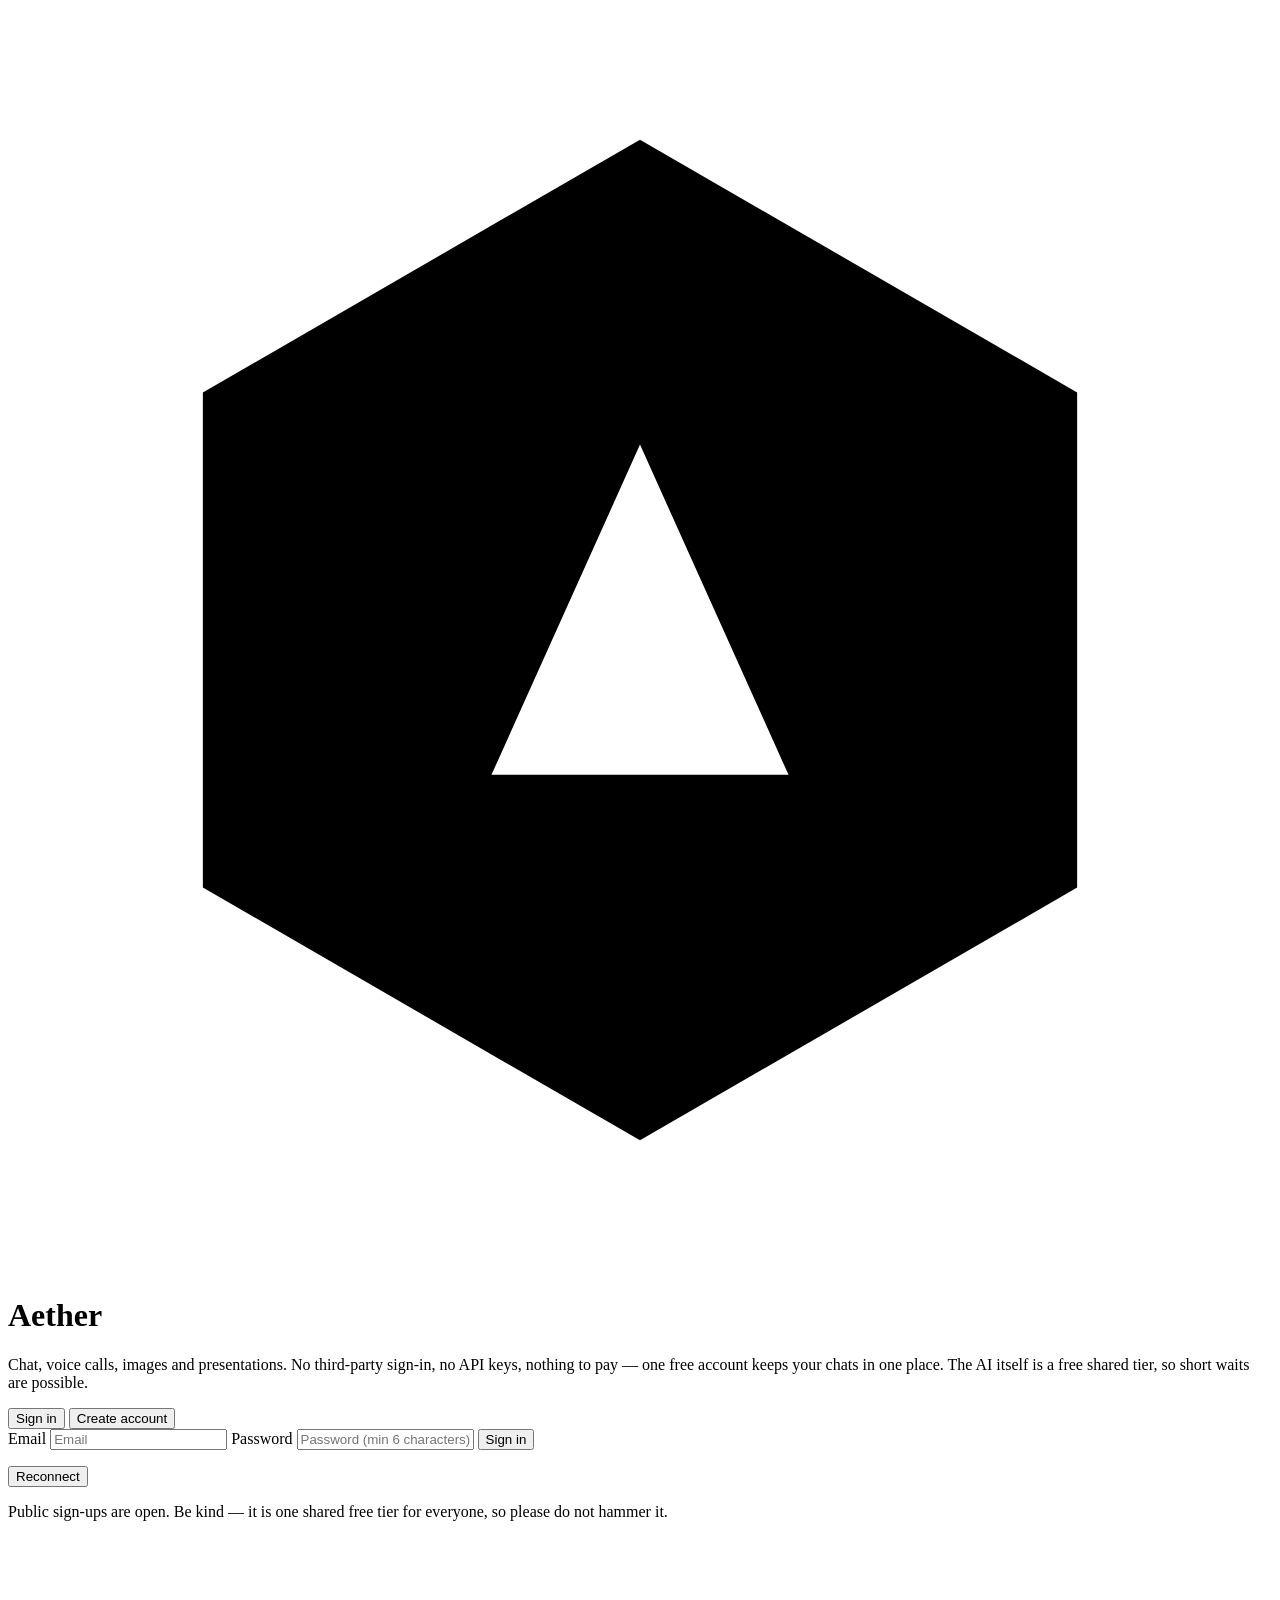
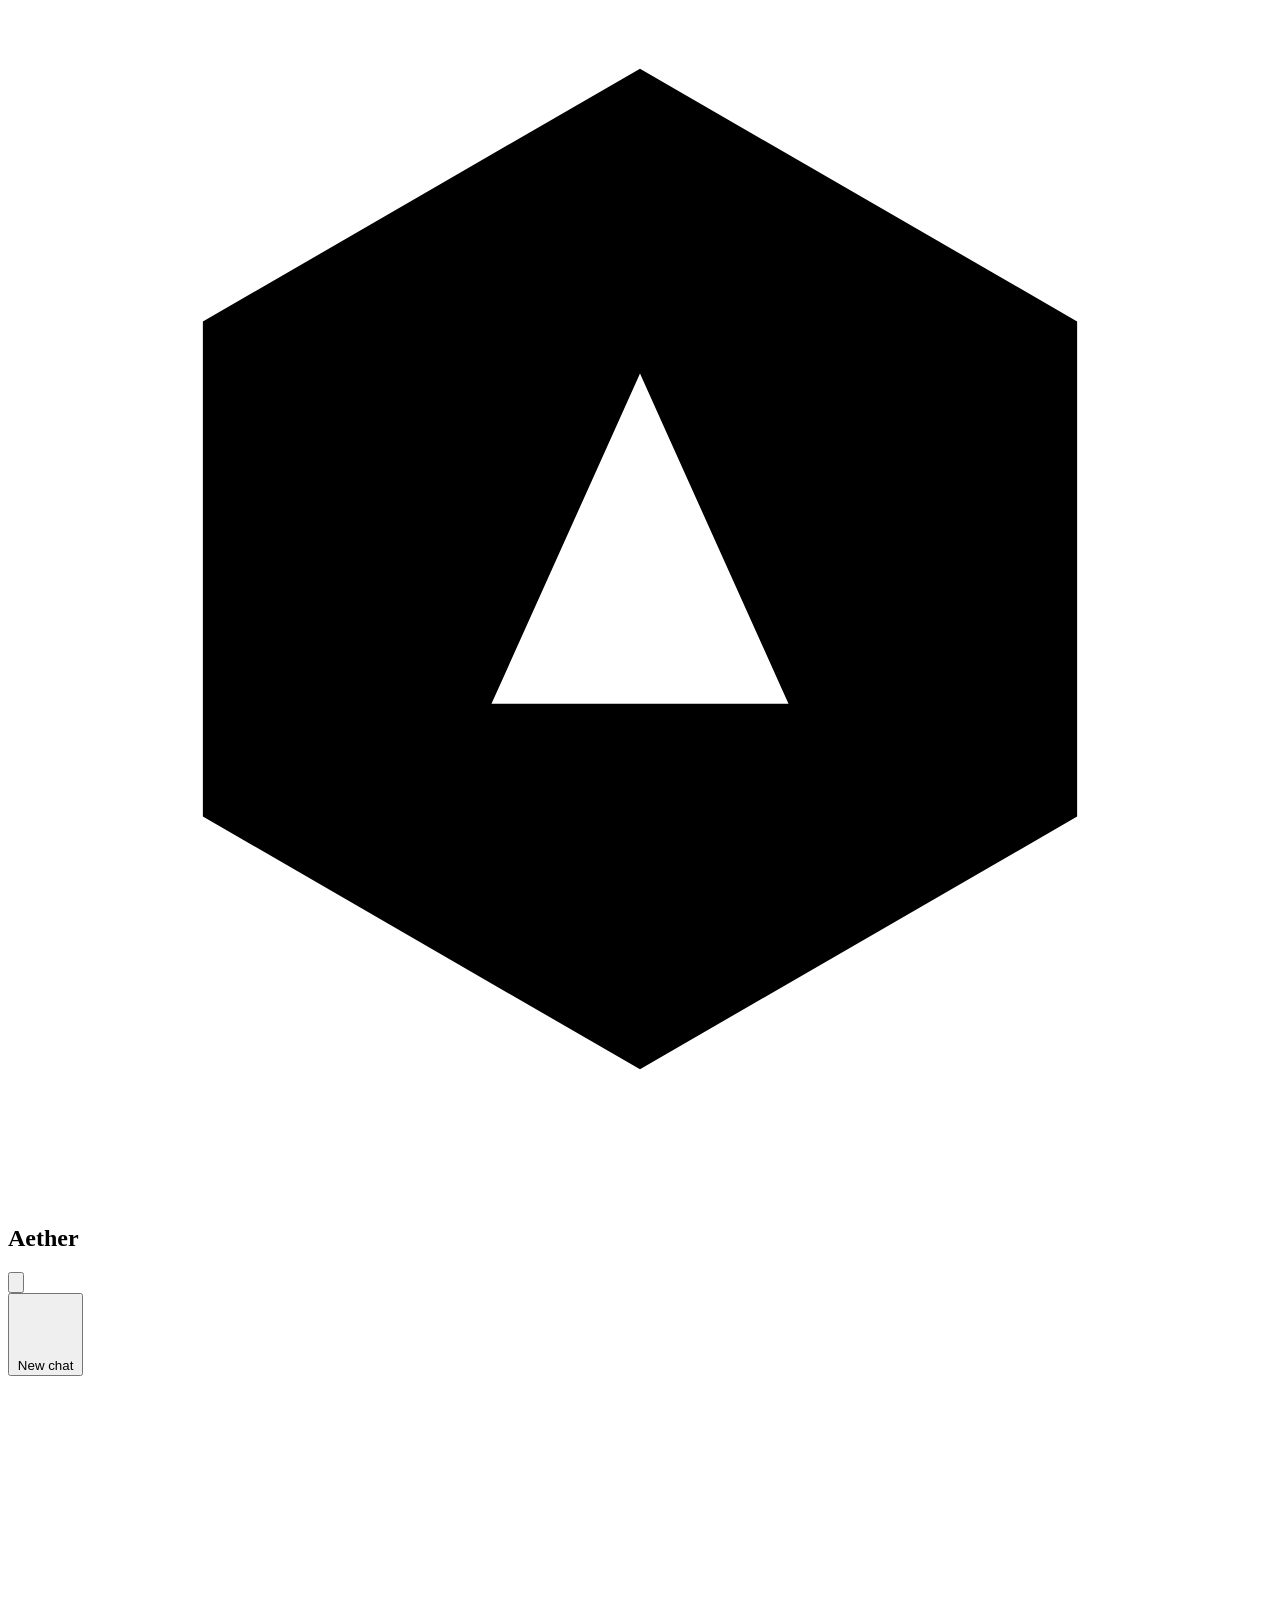
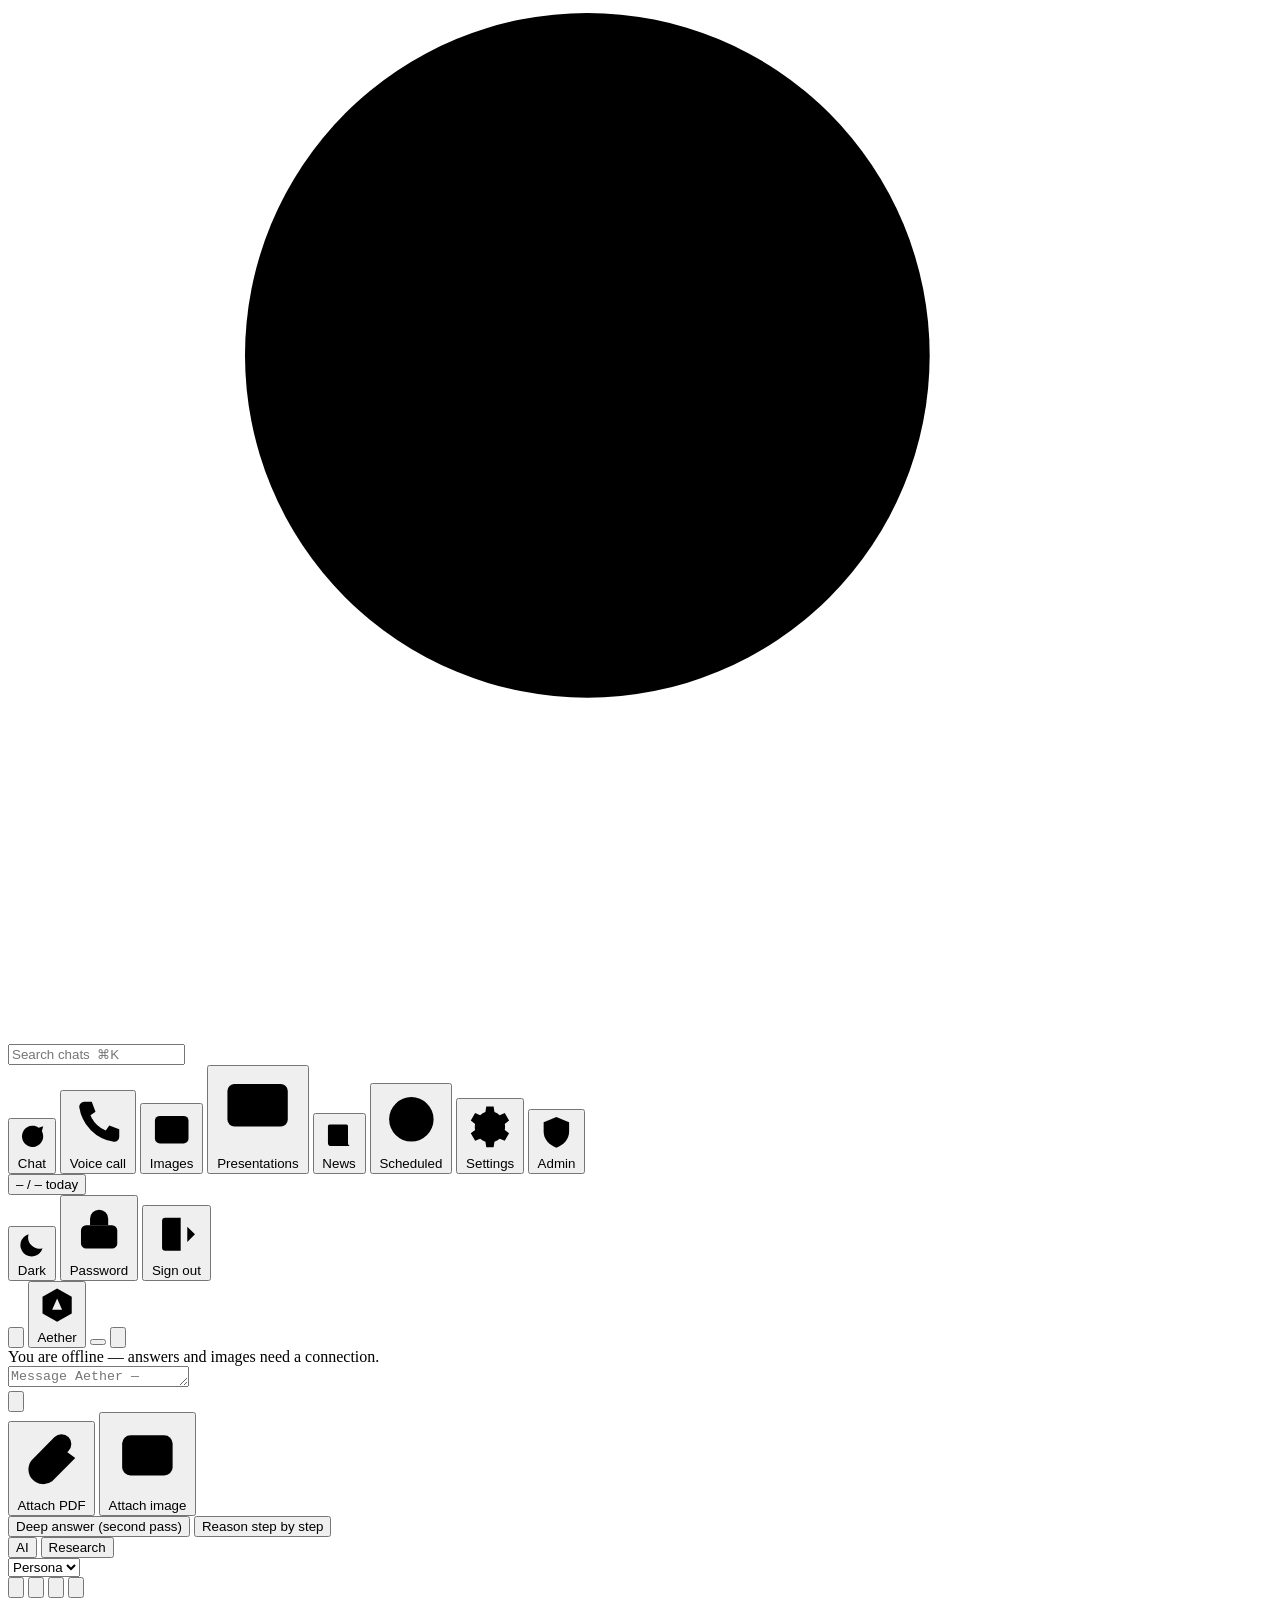
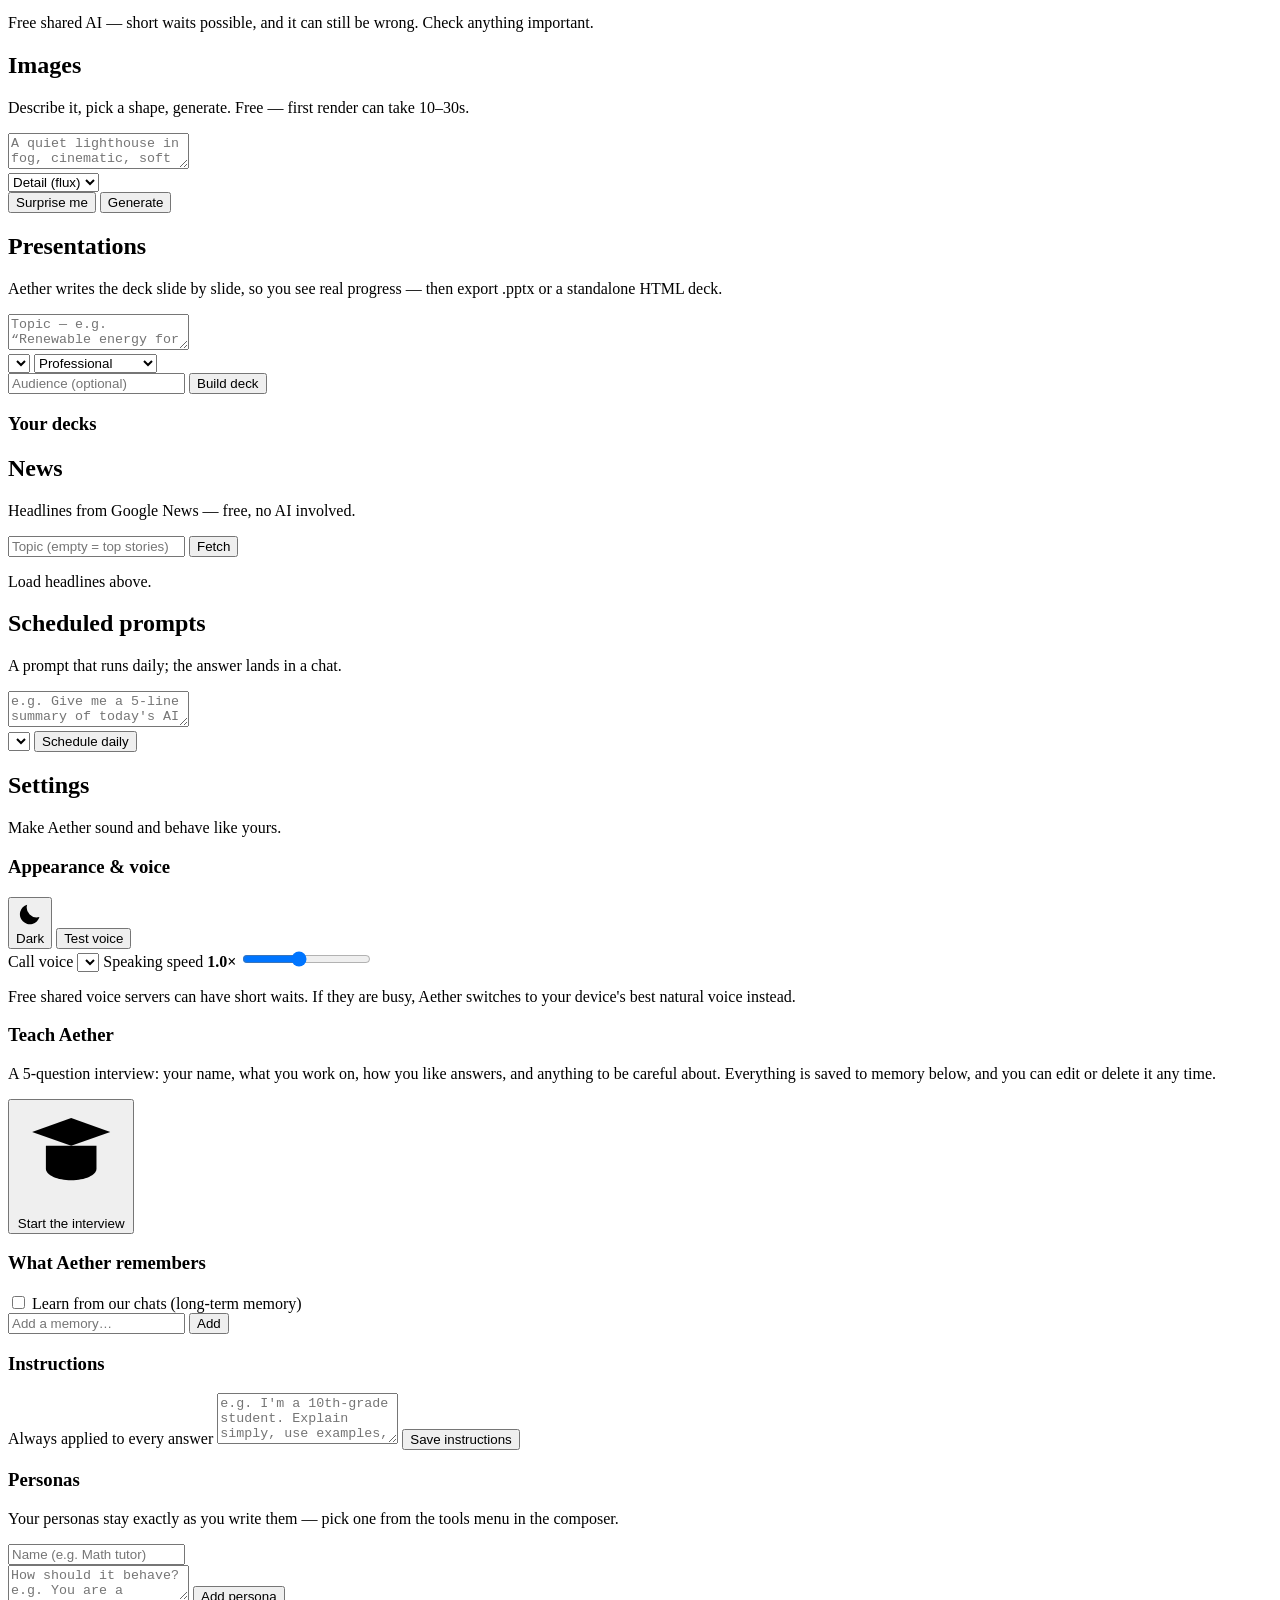
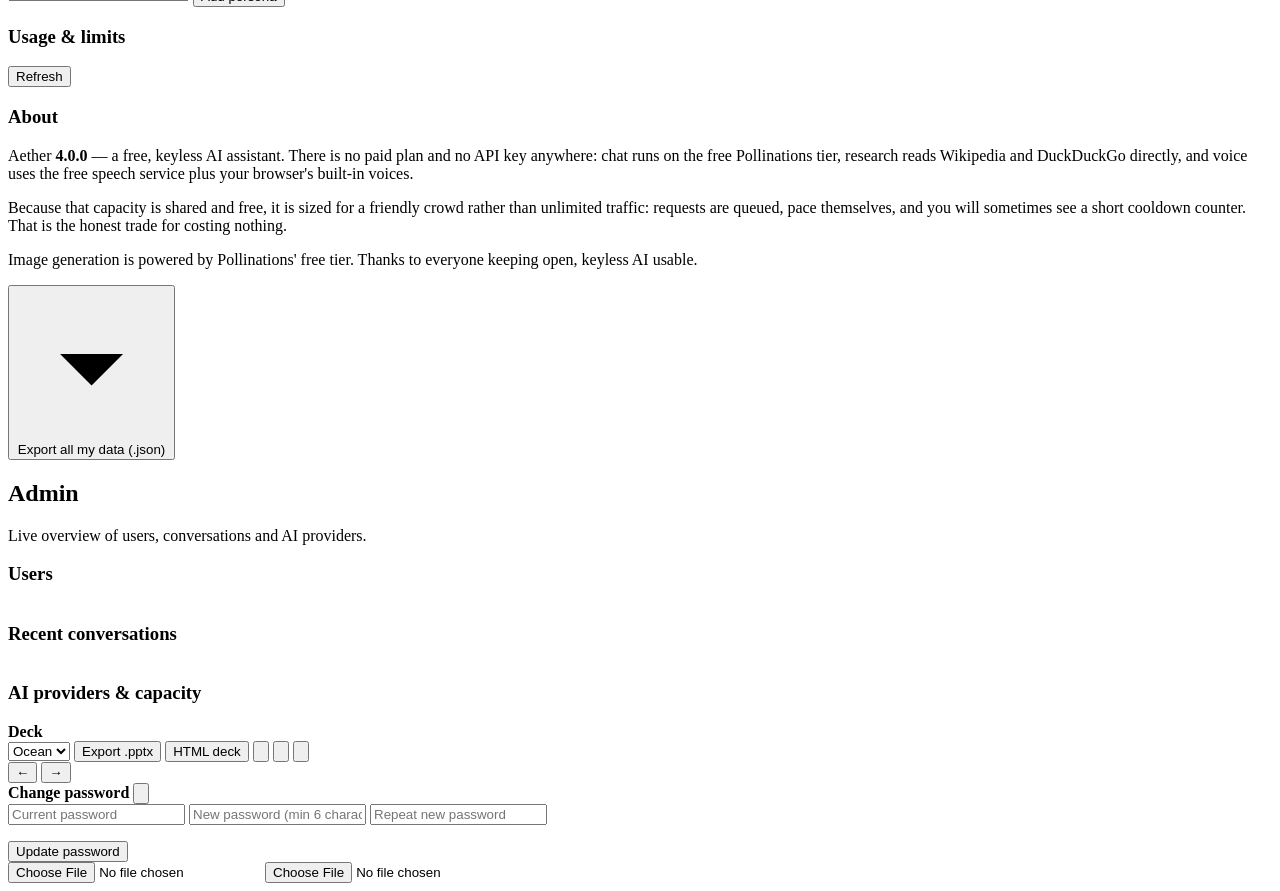
==== commit 4ebb9481: "feat(voice): HD neural TTS (Edge, keyless) with fallback chain, prefs and exam prompts - app/ai/tts_" ====
--- a/frontend/index.html
+++ b/frontend/index.html
@@ -2,7 +2,7 @@
 <html lang="en" data-theme="dark">
 <head>
   <meta charset="UTF-8">
-  <meta name="viewport" content="width=device-width, initial-scale=1.0, viewport-fit=cover">
+  <meta name="viewport" content="width=device-width, initial-scale=1.0, viewport-fit=cover, interactive-widget=resizes-content">
   <meta name="theme-color" content="#1e1e21">
   <meta name="color-scheme" content="dark light">
   <meta name="description" content="Aether — a free, keyless AI assistant: chat, voice calls, images and presentations. Free shared AI — short waits possible.">
@@ -33,8 +33,9 @@
       </span>
       <h1>Aether</h1>
     </div>
-    <p class="auth-sub">Free AI assistant — chat, voice calls, images and presentations.
-      No accounts, no keys, no cost. Free shared AI, so short waits are possible.</p>
+    <p class="auth-sub">Chat, voice calls, images and presentations. No third-party sign-in,
+      no API keys, nothing to pay — one free account keeps your chats in one place.
+      The AI itself is a free shared tier, so short waits are possible.</p>
     <div class="tabs" role="tablist">
       <button id="tab-login" class="tab active" role="tab">Sign in</button>
       <button id="tab-register" class="tab" role="tab">Create account</button>
@@ -51,7 +52,8 @@
     </form>
     <button id="retry-btn" class="btn ghost wide hidden">Reconnect</button>
     <p class="auth-note muted tiny">
-      Public sign-ups are open. Be kind — it is one shared free tier for everyone.
+      Public sign-ups are open. Be kind — it is one shared free tier for everyone,
+      so please do not hammer it.
     </p>
   </main>
 </div>
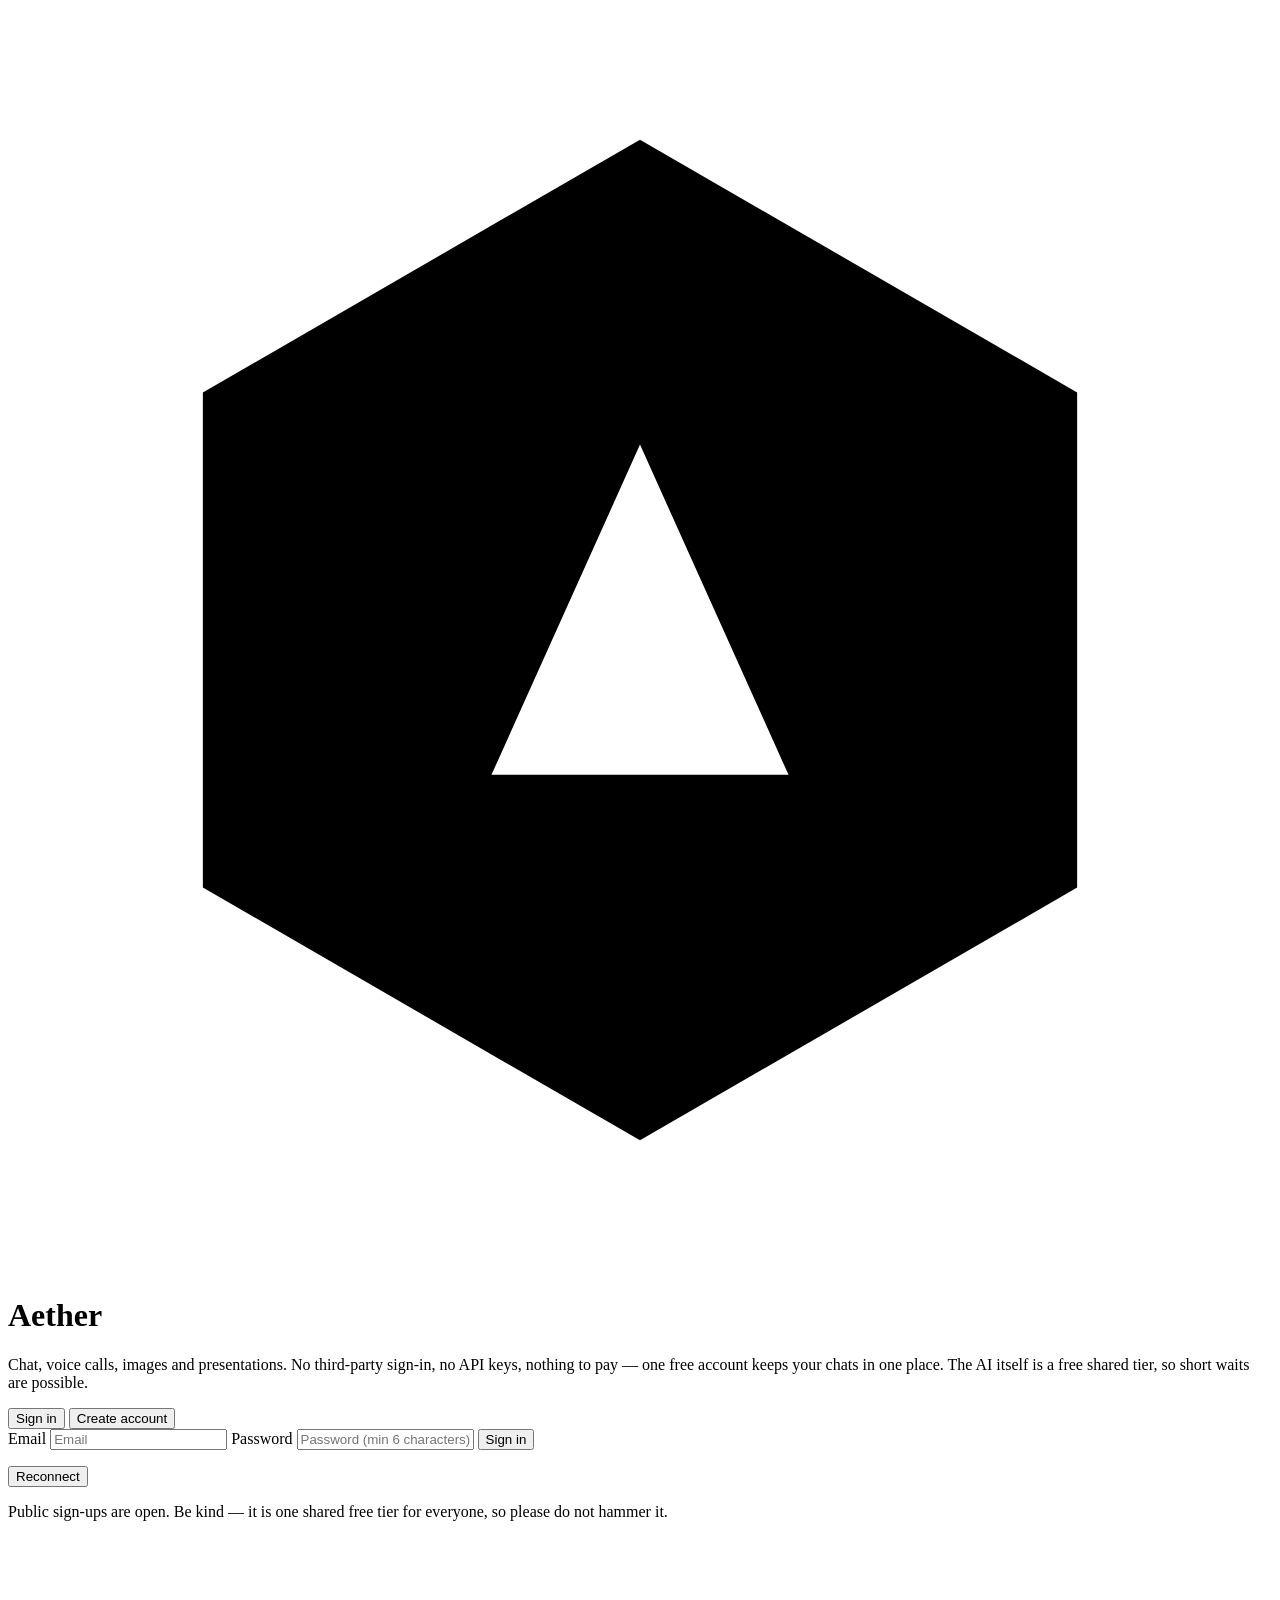
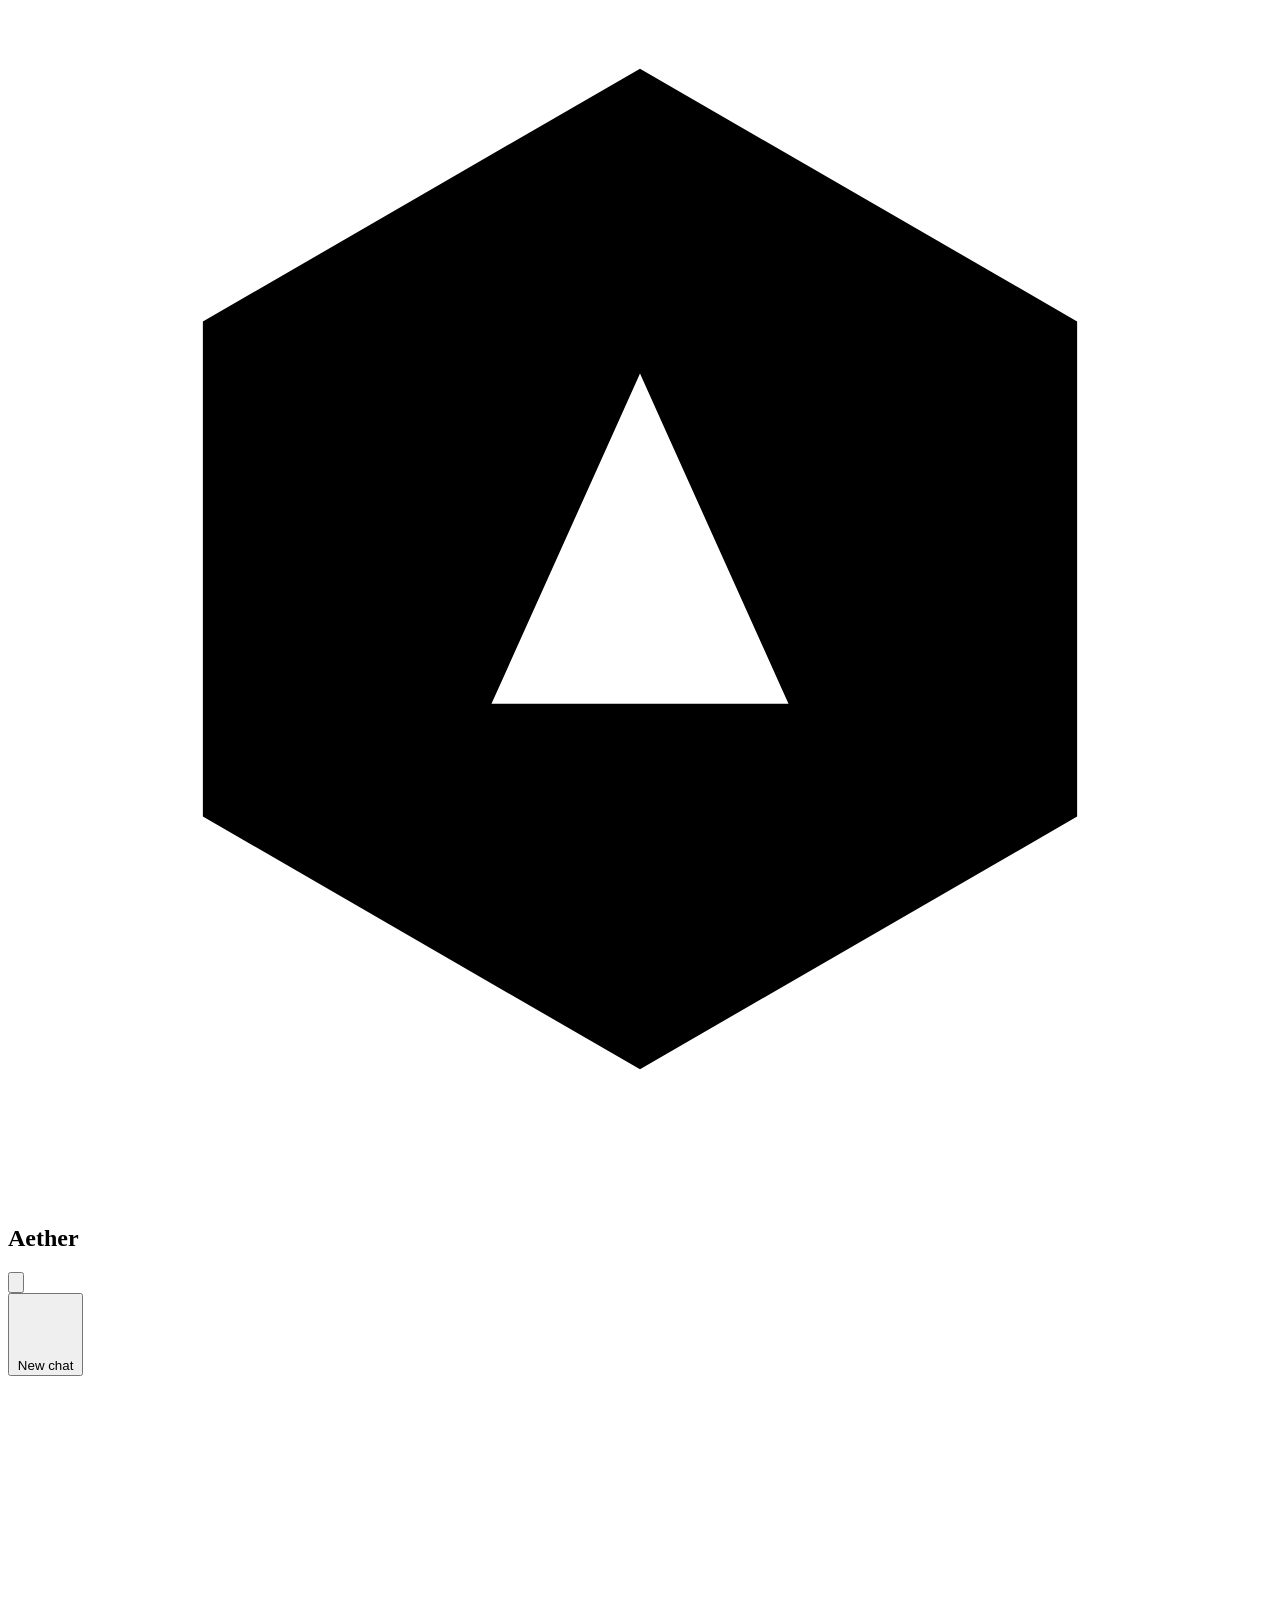
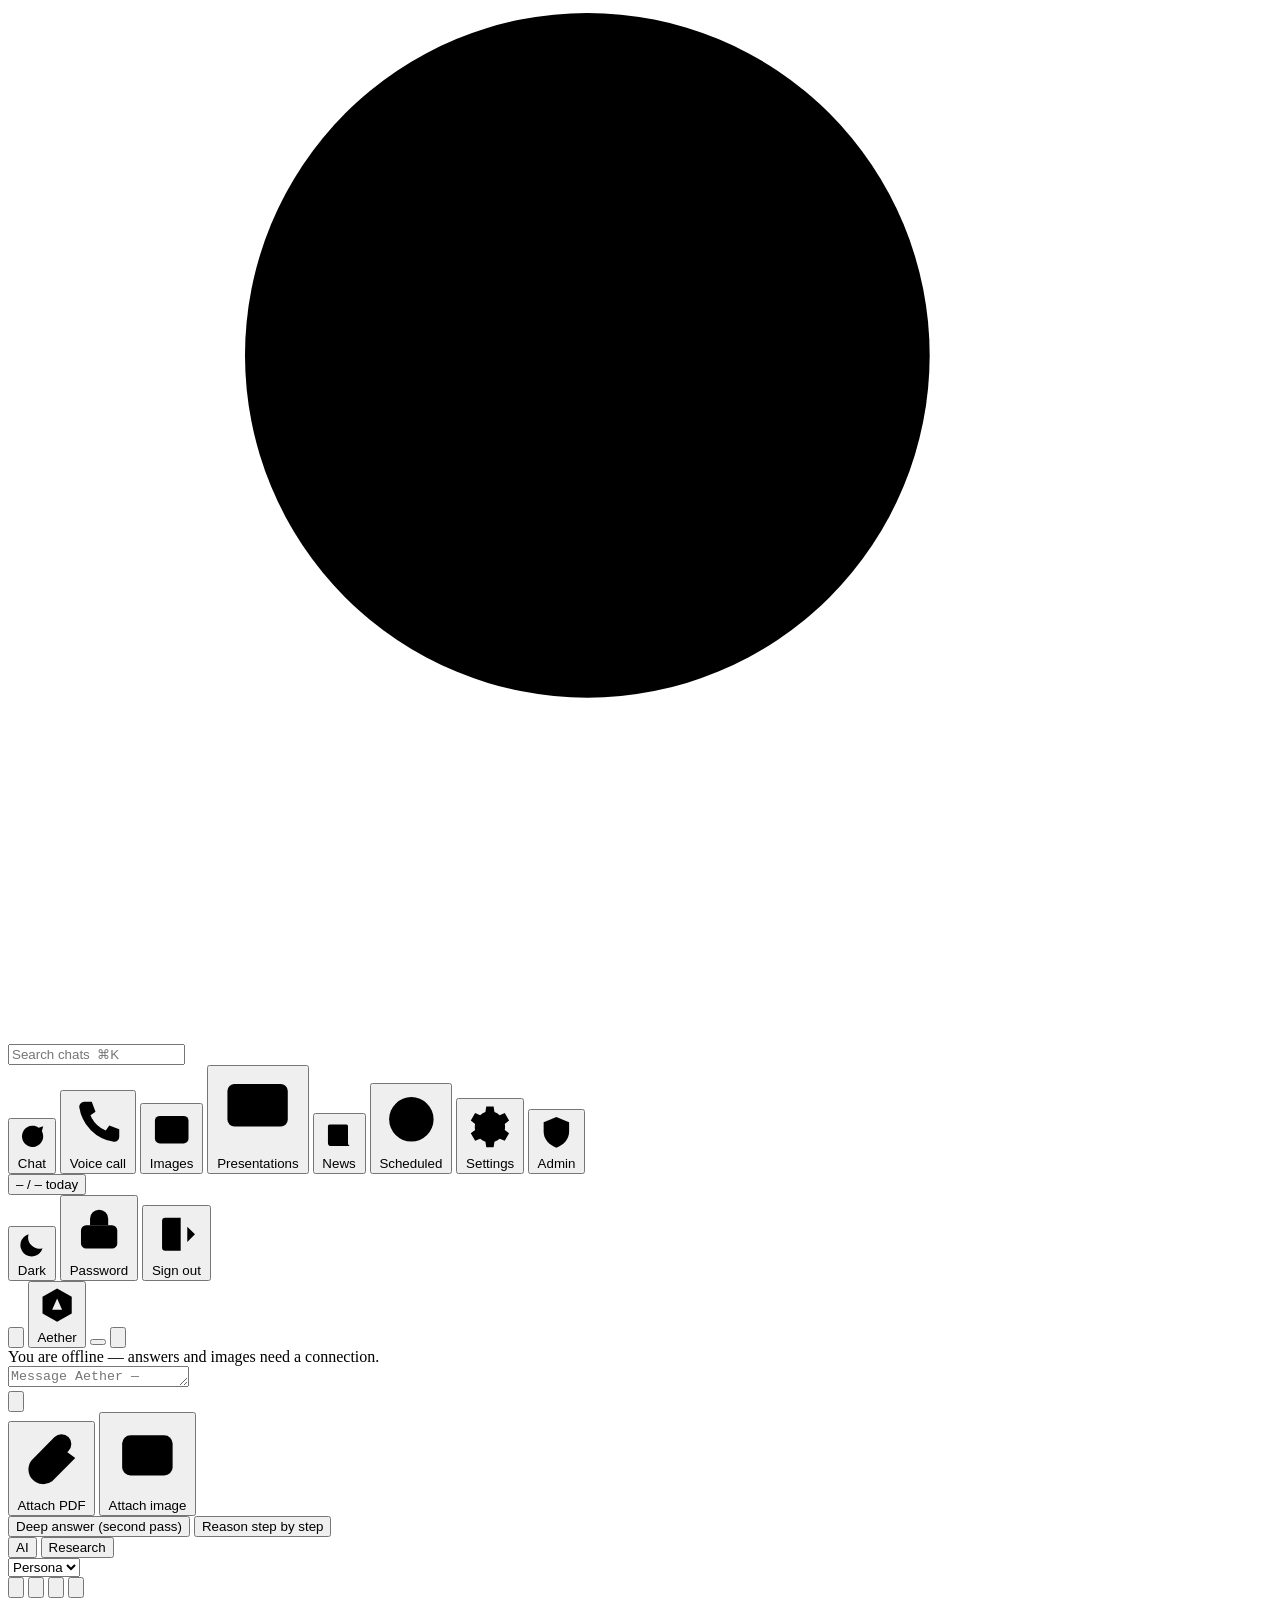
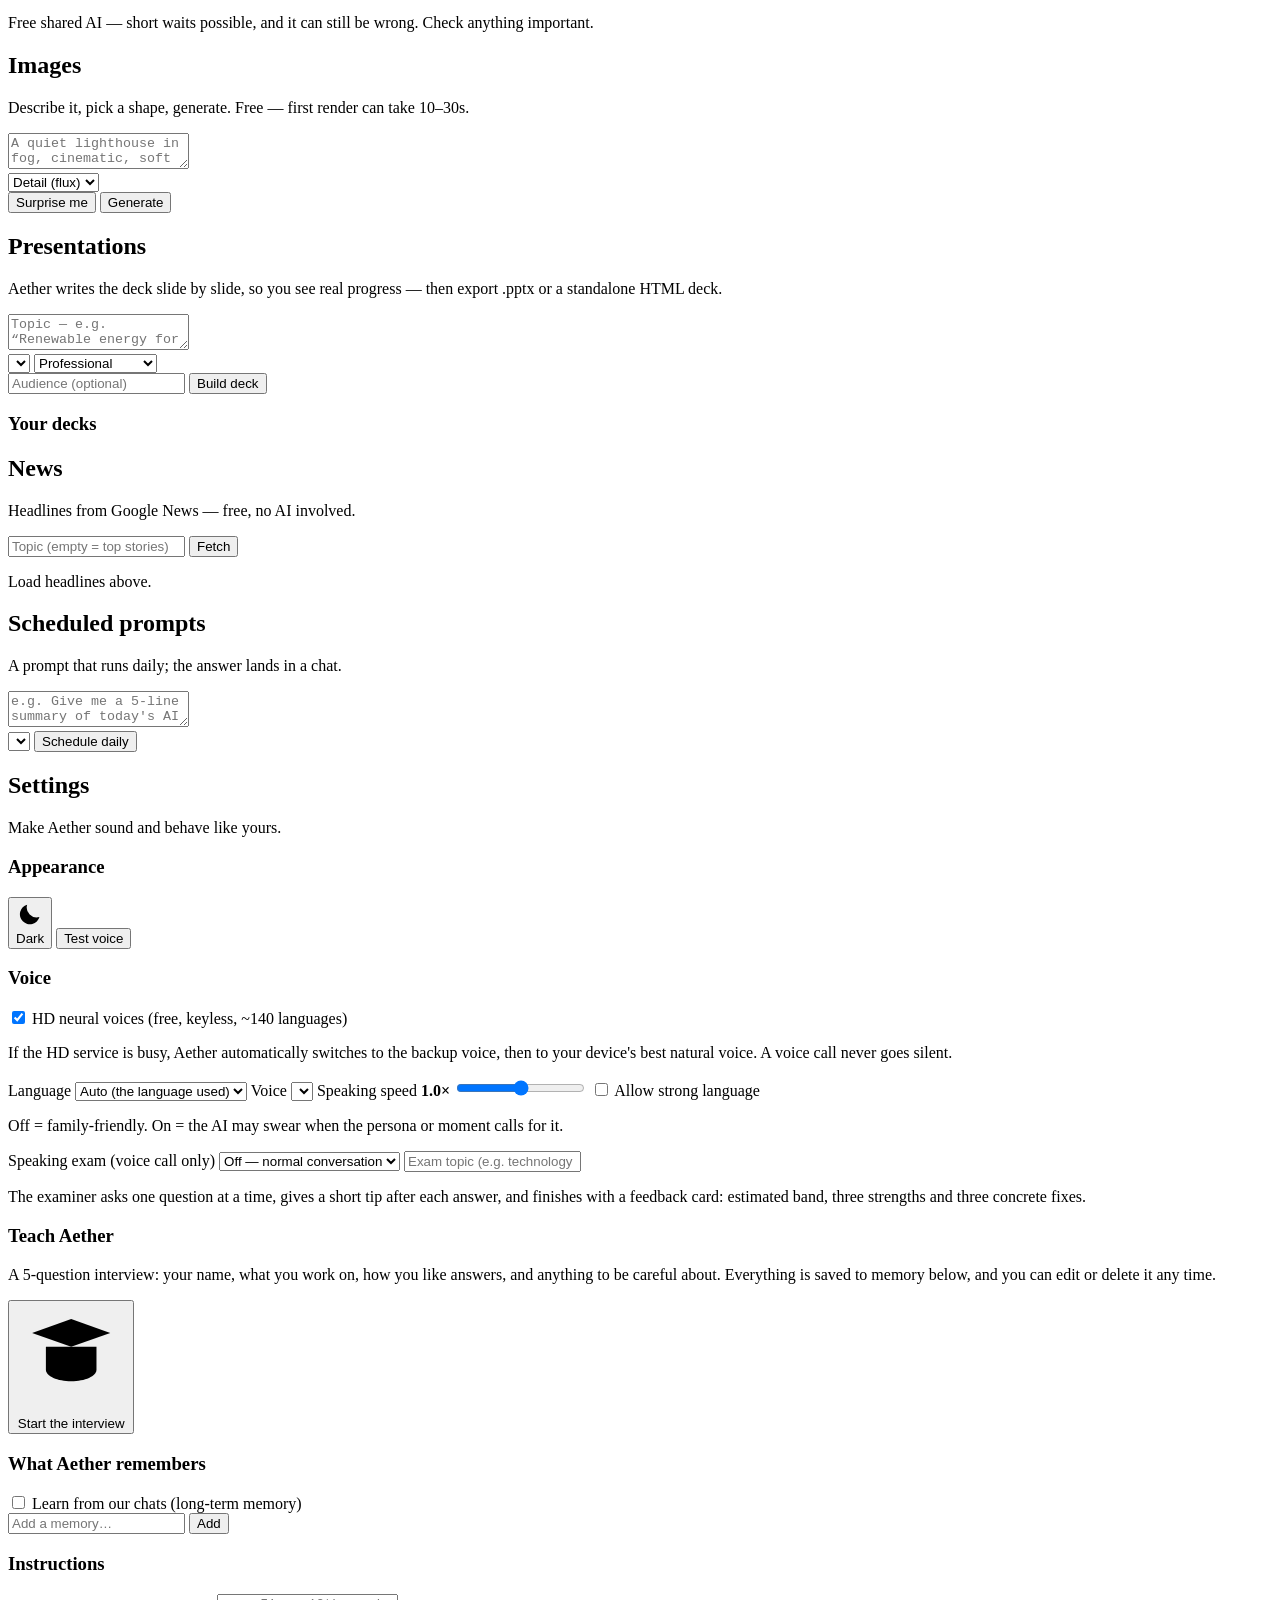
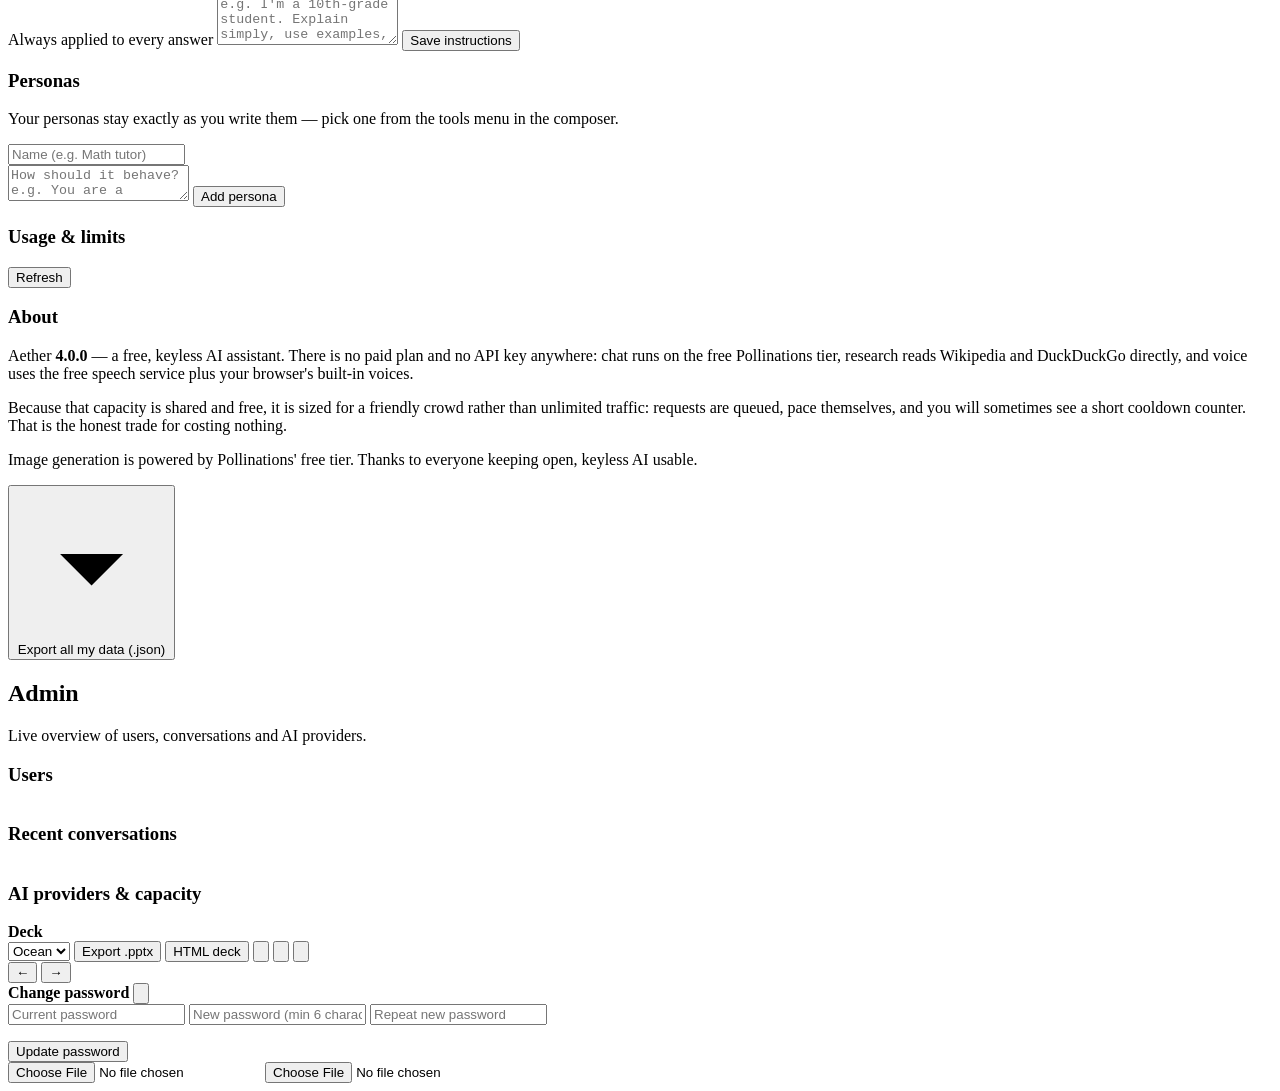
==== commit 8c63126f: "feat(settings): Voice section — HD toggle, language, voice, speed, strong language, exam presets Set" ====
--- a/frontend/index.html
+++ b/frontend/index.html
@@ -288,17 +288,48 @@
       <div class="tool-form settings-form">
 
         <section class="sett-block">
-          <h3>Appearance & voice</h3>
+          <h3>Appearance</h3>
           <div class="form-row">
             <button id="theme-toggle-settings" class="btn"><svg class="ic" viewBox="0 0 24 24"><path d="M20 14.5A8.5 8.5 0 0 1 9.5 4a8.5 8.5 0 1 0 10.5 10.5z"/></svg><span>Dark</span></button>
             <button id="voice-test" class="btn ghost">Test voice</button>
           </div>
-          <label class="sett-label" for="voice-select">Call voice</label>
+        </section>
+
+        <section class="sett-block" id="voice-block">
+          <h3>Voice</h3>
+          <label class="switch-row">
+            <input type="checkbox" id="voice-hd" checked>
+            <span>HD neural voices <span class="muted tiny">(free, keyless, ~140 languages)</span></span>
+          </label>
+          <p class="muted tiny" id="voice-hd-note">If the HD service is busy, Aether
+            automatically switches to the backup voice, then to your device's best natural voice.
+            A voice call never goes silent.</p>
+          <label class="sett-label" for="voice-language">Language</label>
+          <select id="voice-language"><option value="auto">Auto (the language used)</option></select>
+          <label class="sett-label" for="voice-select">Voice</label>
           <select id="voice-select"></select>
           <label class="sett-label" for="voice-speed">Speaking speed <b id="voice-speed-value">1.0×</b></label>
-          <input id="voice-speed" type="range" min="0.7" max="1.4" step="0.05" value="1">
-          <p class="muted tiny">Free shared voice servers can have short waits. If they are busy,
-            Aether switches to your device's best natural voice instead.</p>
+          <input id="voice-speed" type="range" min="0.8" max="1.2" step="0.05" value="1">
+          <label class="switch-row">
+            <input type="checkbox" id="allow-strong-language">
+            <span>Allow strong language</span>
+          </label>
+          <p class="muted tiny">Off = family-friendly. On = the AI may swear when the persona
+            or moment calls for it.</p>
+          <label class="sett-label" for="exam-preset">Speaking exam <span class="muted tiny">(voice call only)</span></label>
+          <select id="exam-preset">
+            <option value="off">Off — normal conversation</option>
+            <option value="ielts">IELTS speaking mock</option>
+            <option value="cefr_b1">CEFR B1 practice</option>
+            <option value="cefr_b2">CEFR B2 practice</option>
+            <option value="school">School oral exam</option>
+            <option value="custom">Custom topic</option>
+          </select>
+          <input id="exam-topic" type="text" class="hidden" maxlength="120"
+                 placeholder="Exam topic (e.g. technology in education)">
+          <p class="muted tiny">The examiner asks one question at a time, gives a short tip after
+            each answer, and finishes with a feedback card: estimated band, three strengths and
+            three concrete fixes.</p>
         </section>
 
         <section class="sett-block">
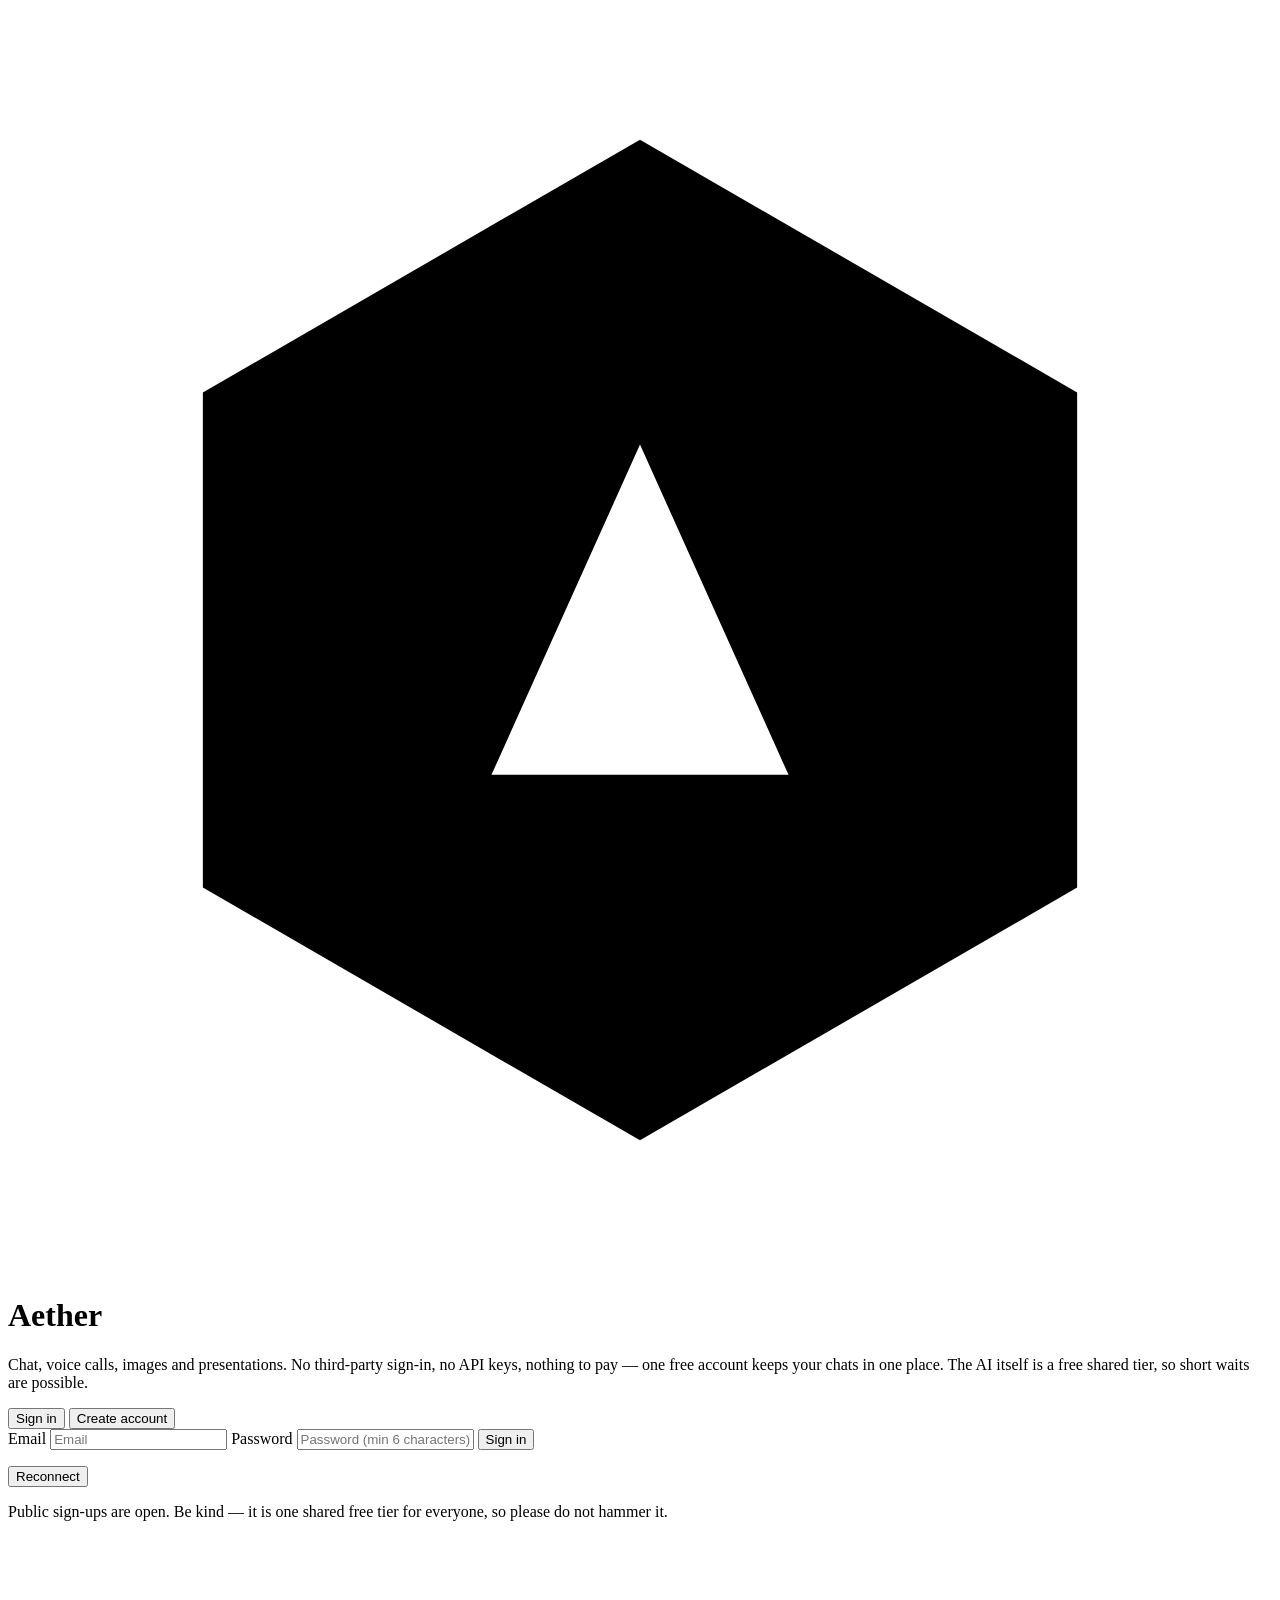
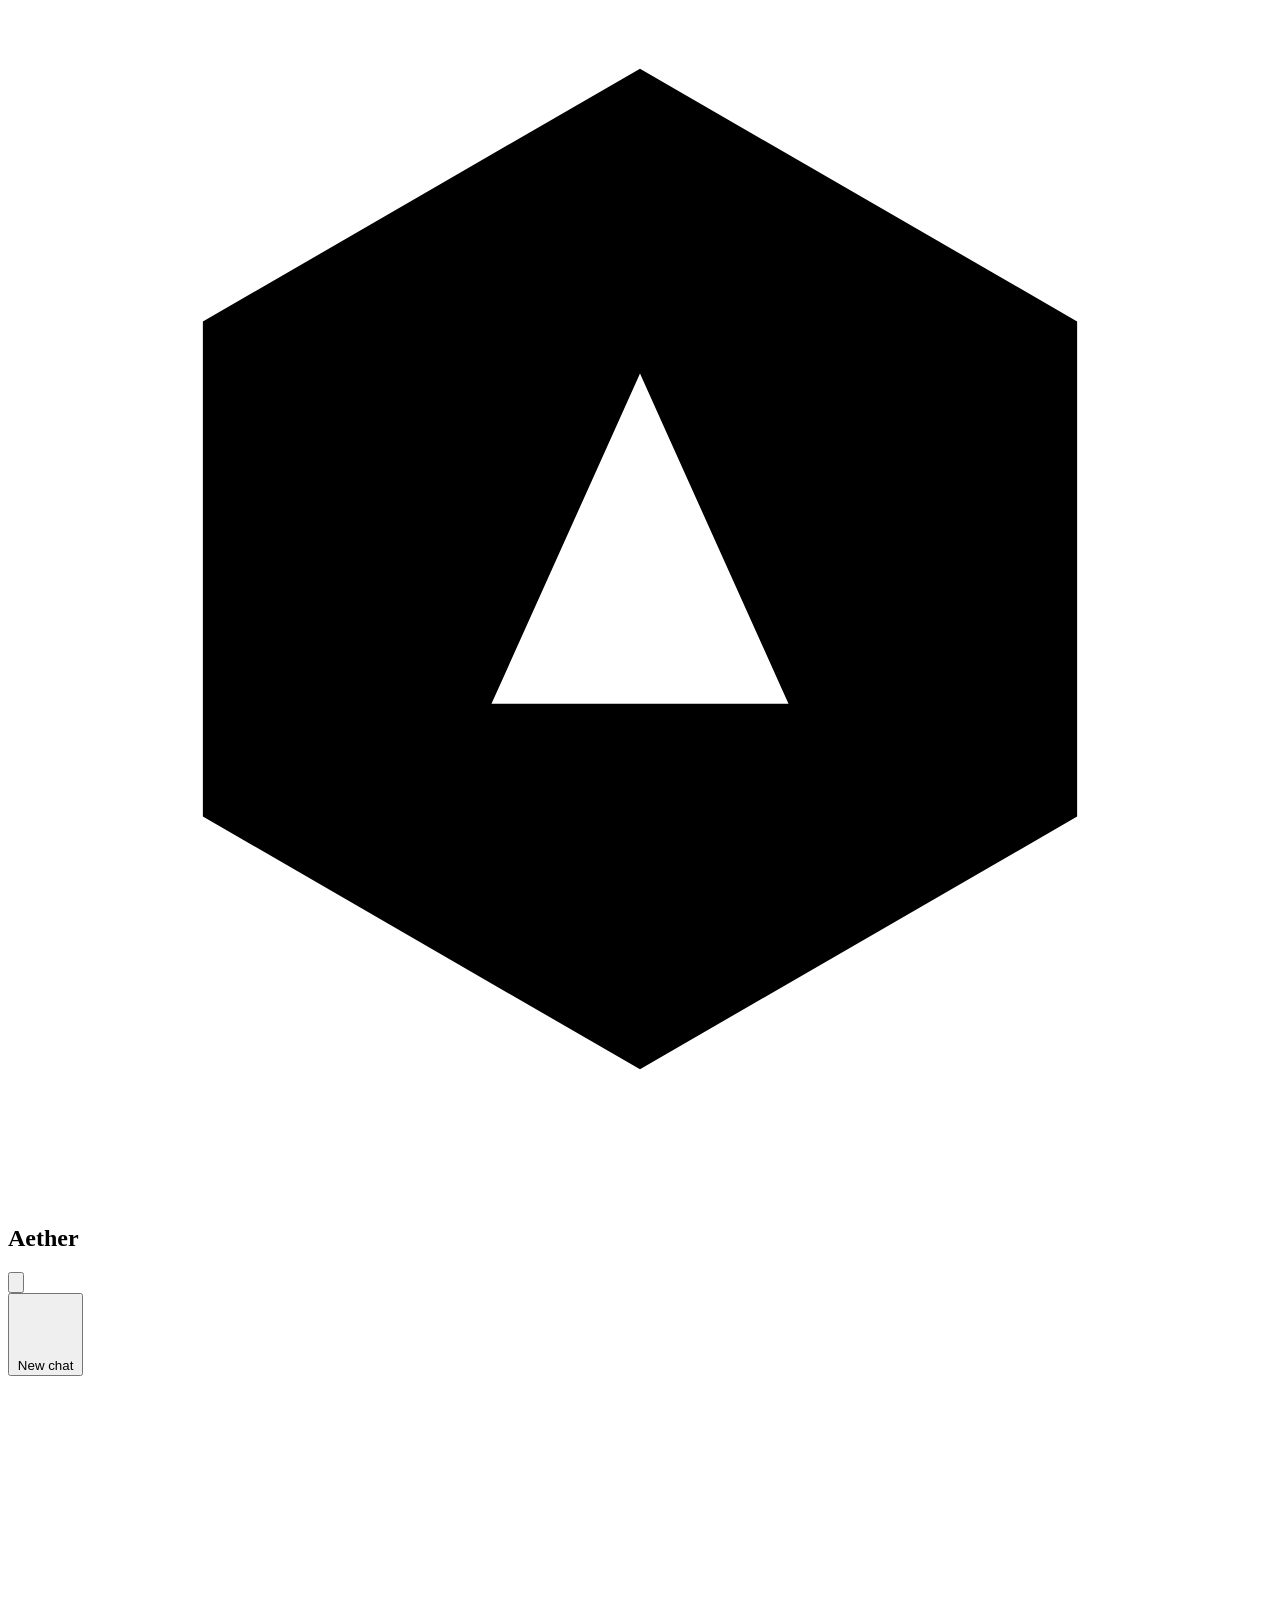
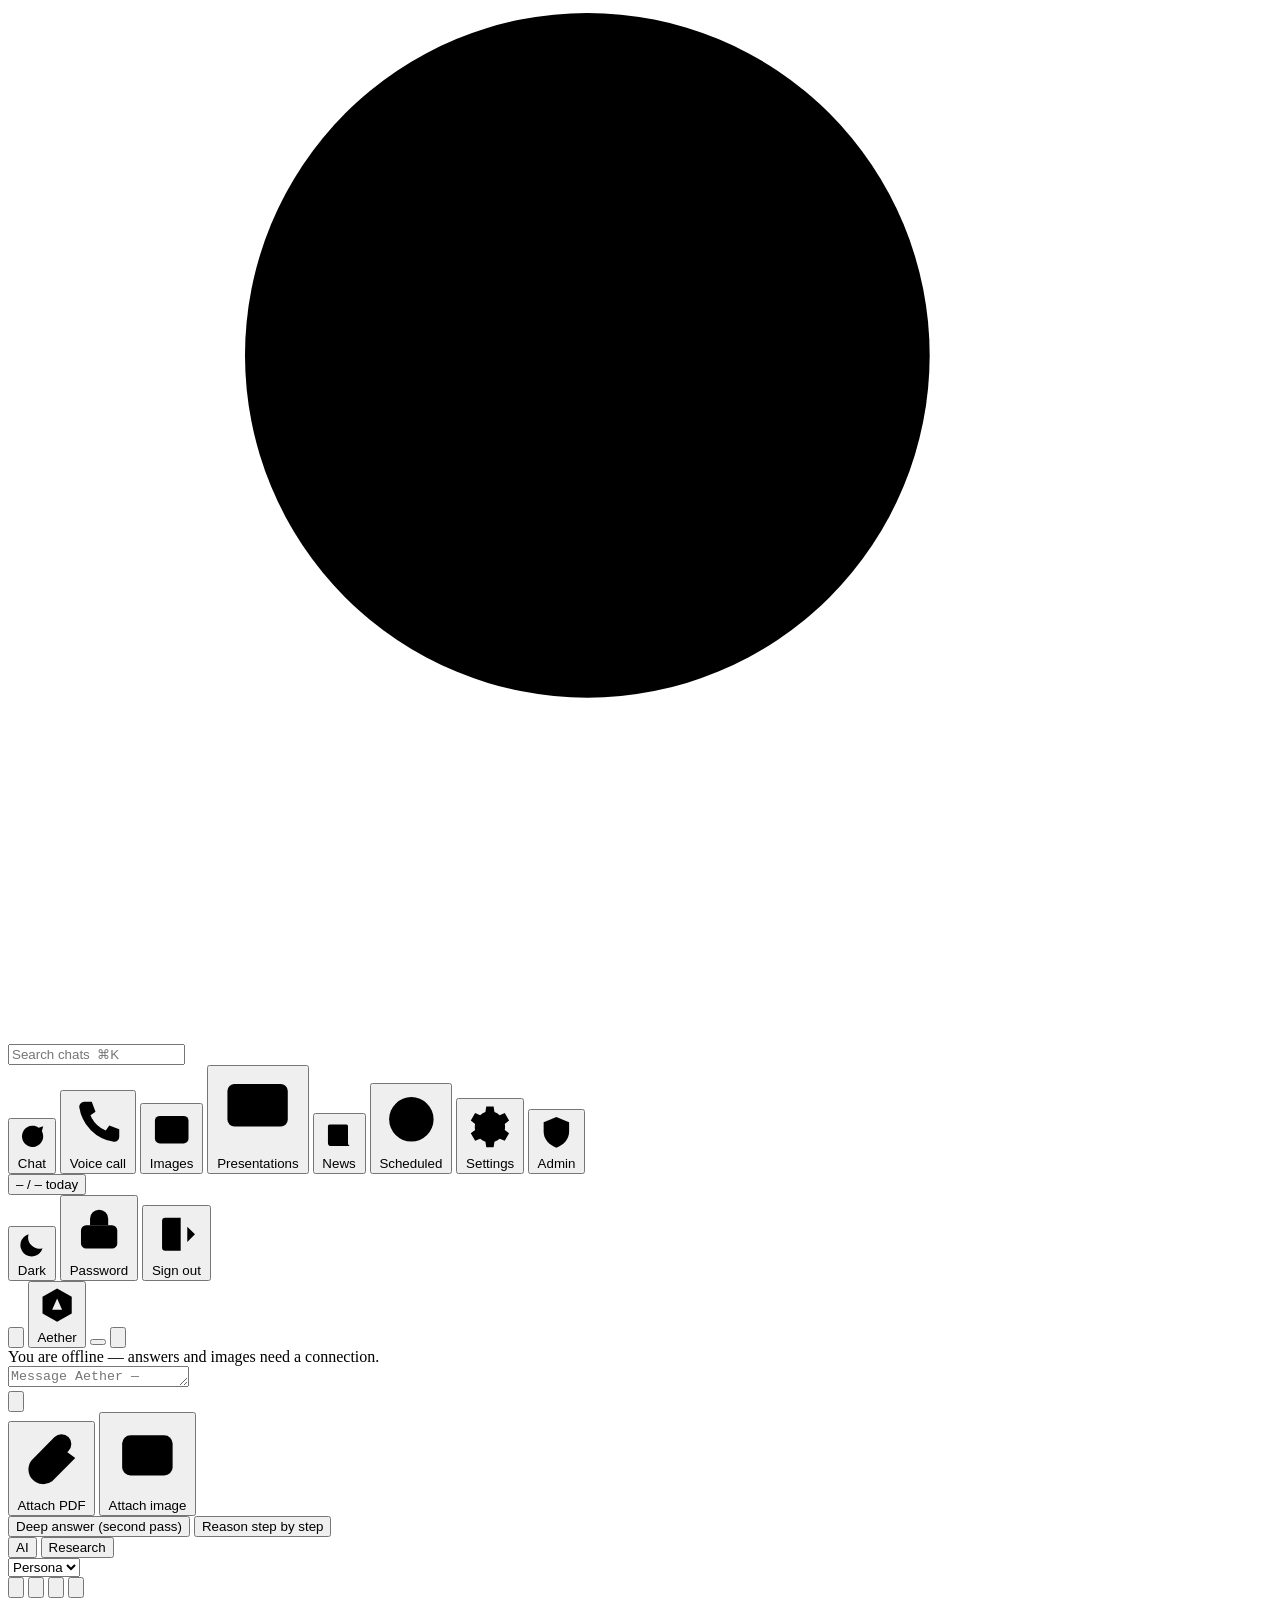
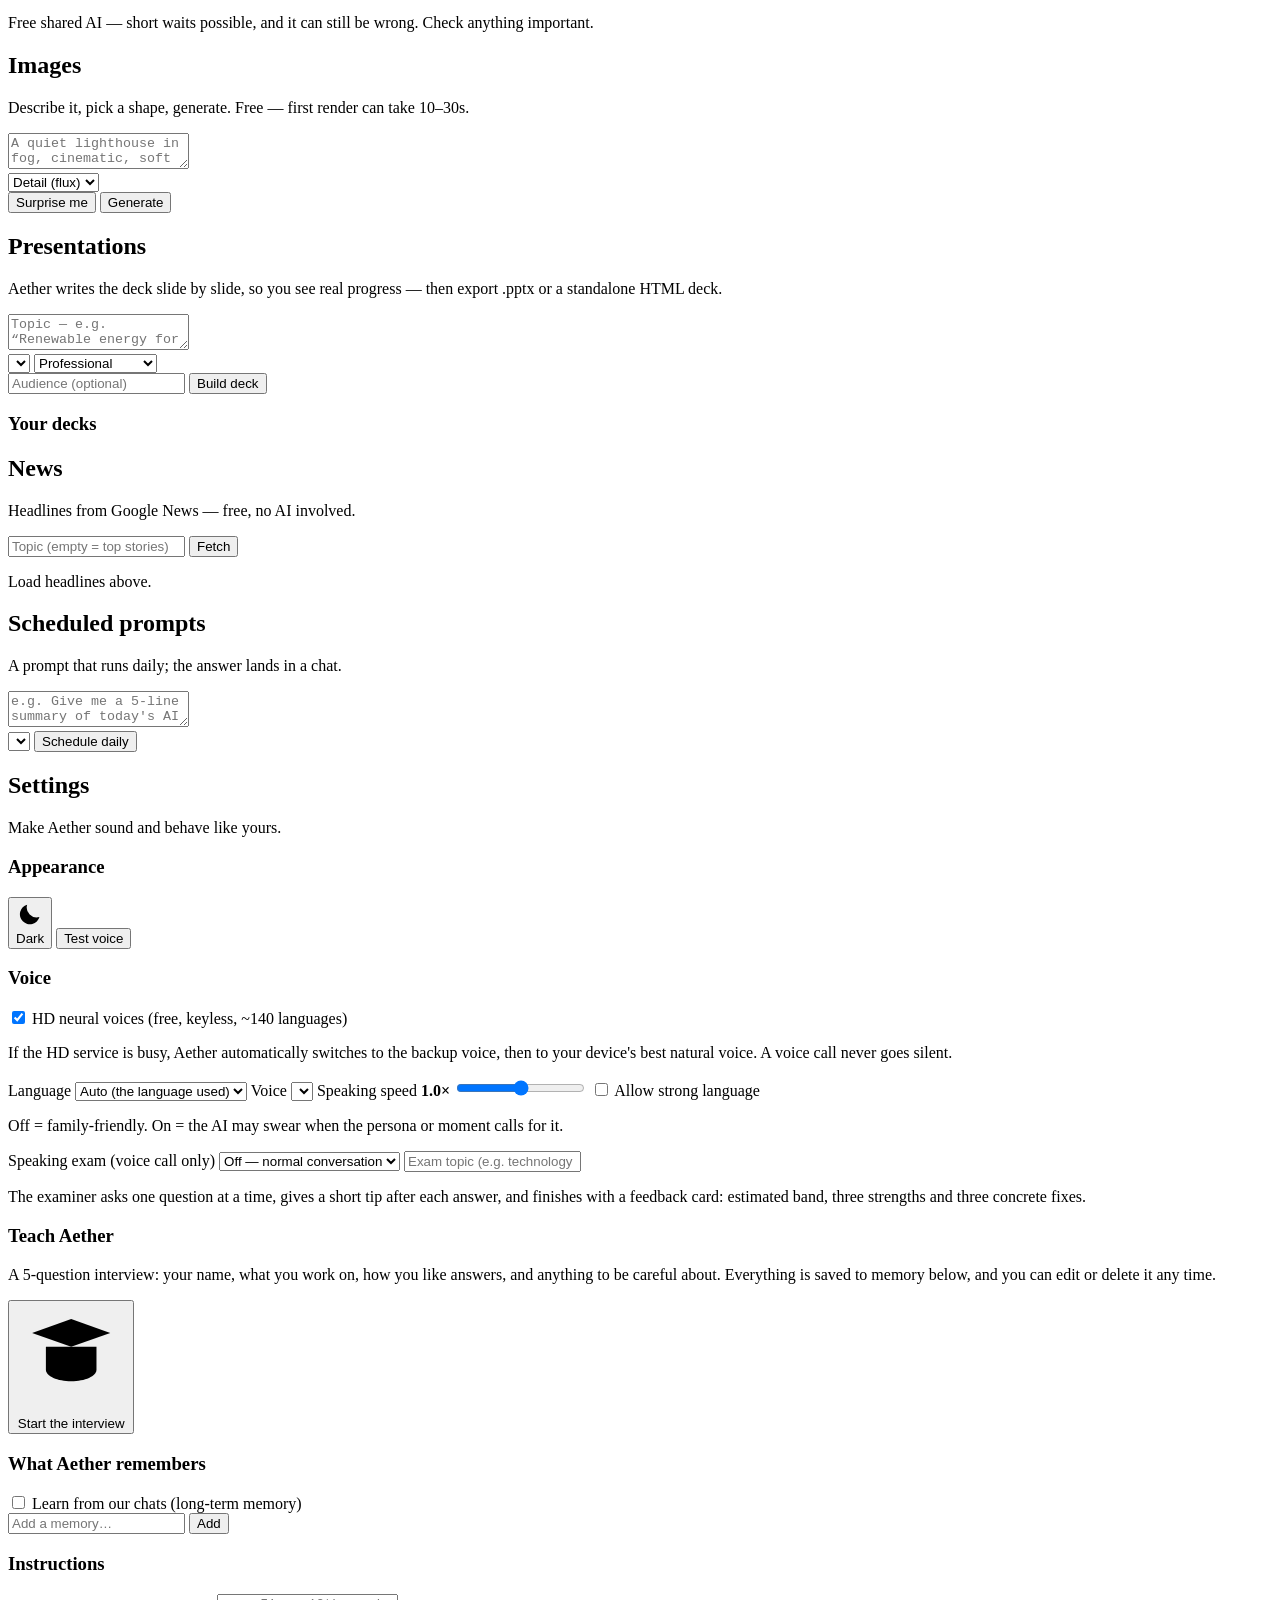
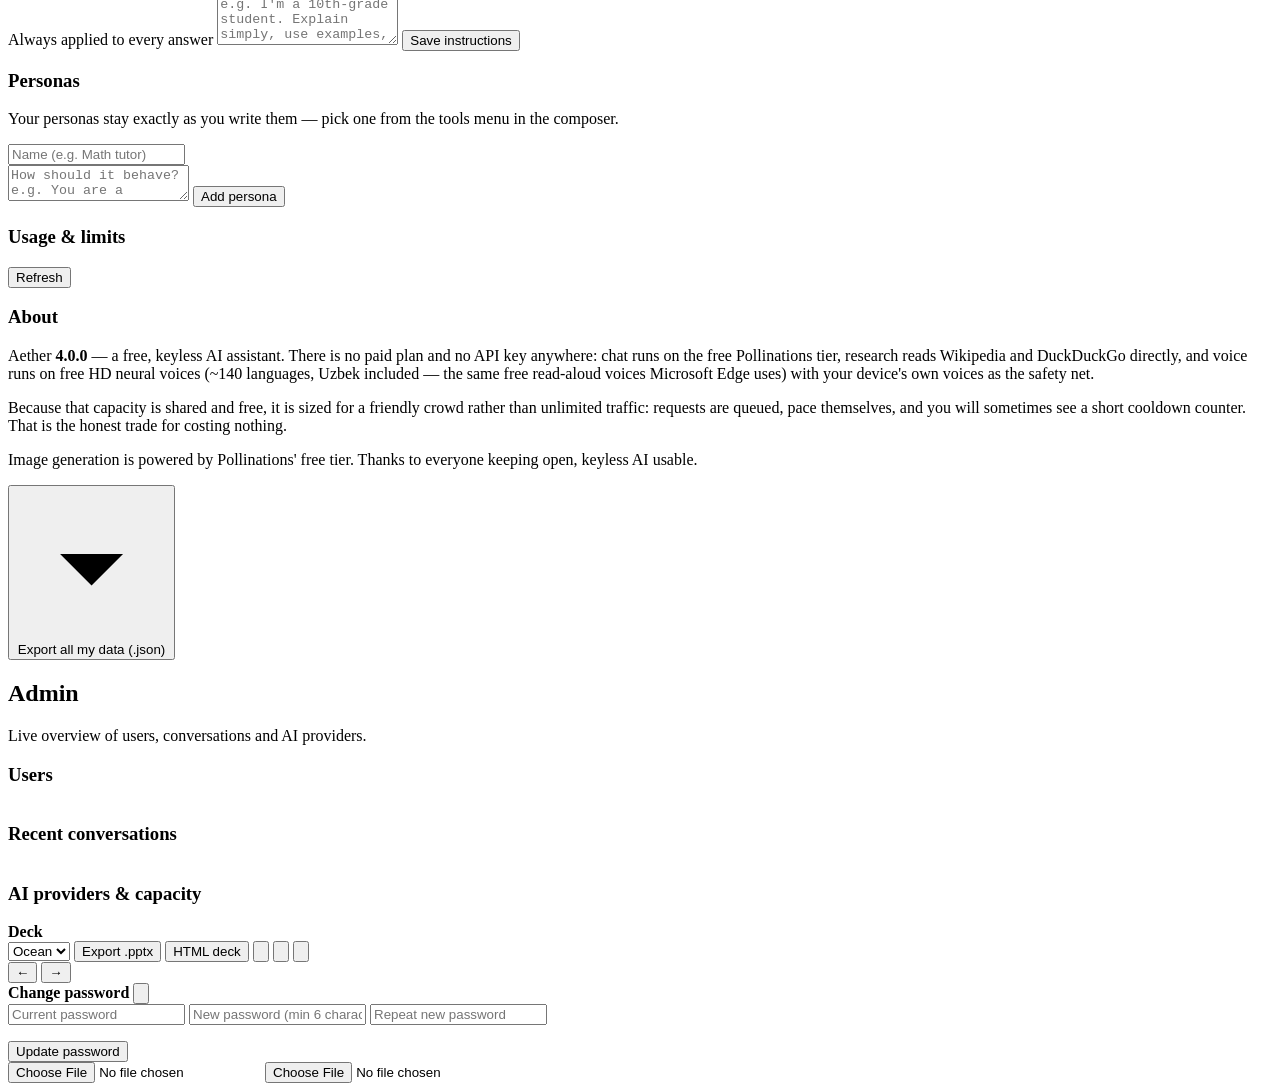
==== commit 79b9a147: "docs: honest HD-voice and exam-mode copy (About, README) Voice is no longer 'the free speech service" ====
--- a/frontend/index.html
+++ b/frontend/index.html
@@ -387,8 +387,9 @@
           <h3>About</h3>
           <p class="muted small-text">Aether <b id="about-version">4.0.0</b> — a free, keyless AI
             assistant. There is no paid plan and no API key anywhere: chat runs on the free
-            Pollinations tier, research reads Wikipedia and DuckDuckGo directly, and voice uses the
-            free speech service plus your browser's built-in voices.</p>
+            Pollinations tier, research reads Wikipedia and DuckDuckGo directly, and voice runs on
+            free HD neural voices (~140 languages, Uzbek included — the same free read-aloud
+            voices Microsoft Edge uses) with your device's own voices as the safety net.</p>
           <p class="muted small-text">Because that capacity is shared and free, it is sized for a
             friendly crowd rather than unlimited traffic: requests are queued, pace themselves, and
             you will sometimes see a short cooldown counter. That is the honest trade for costing
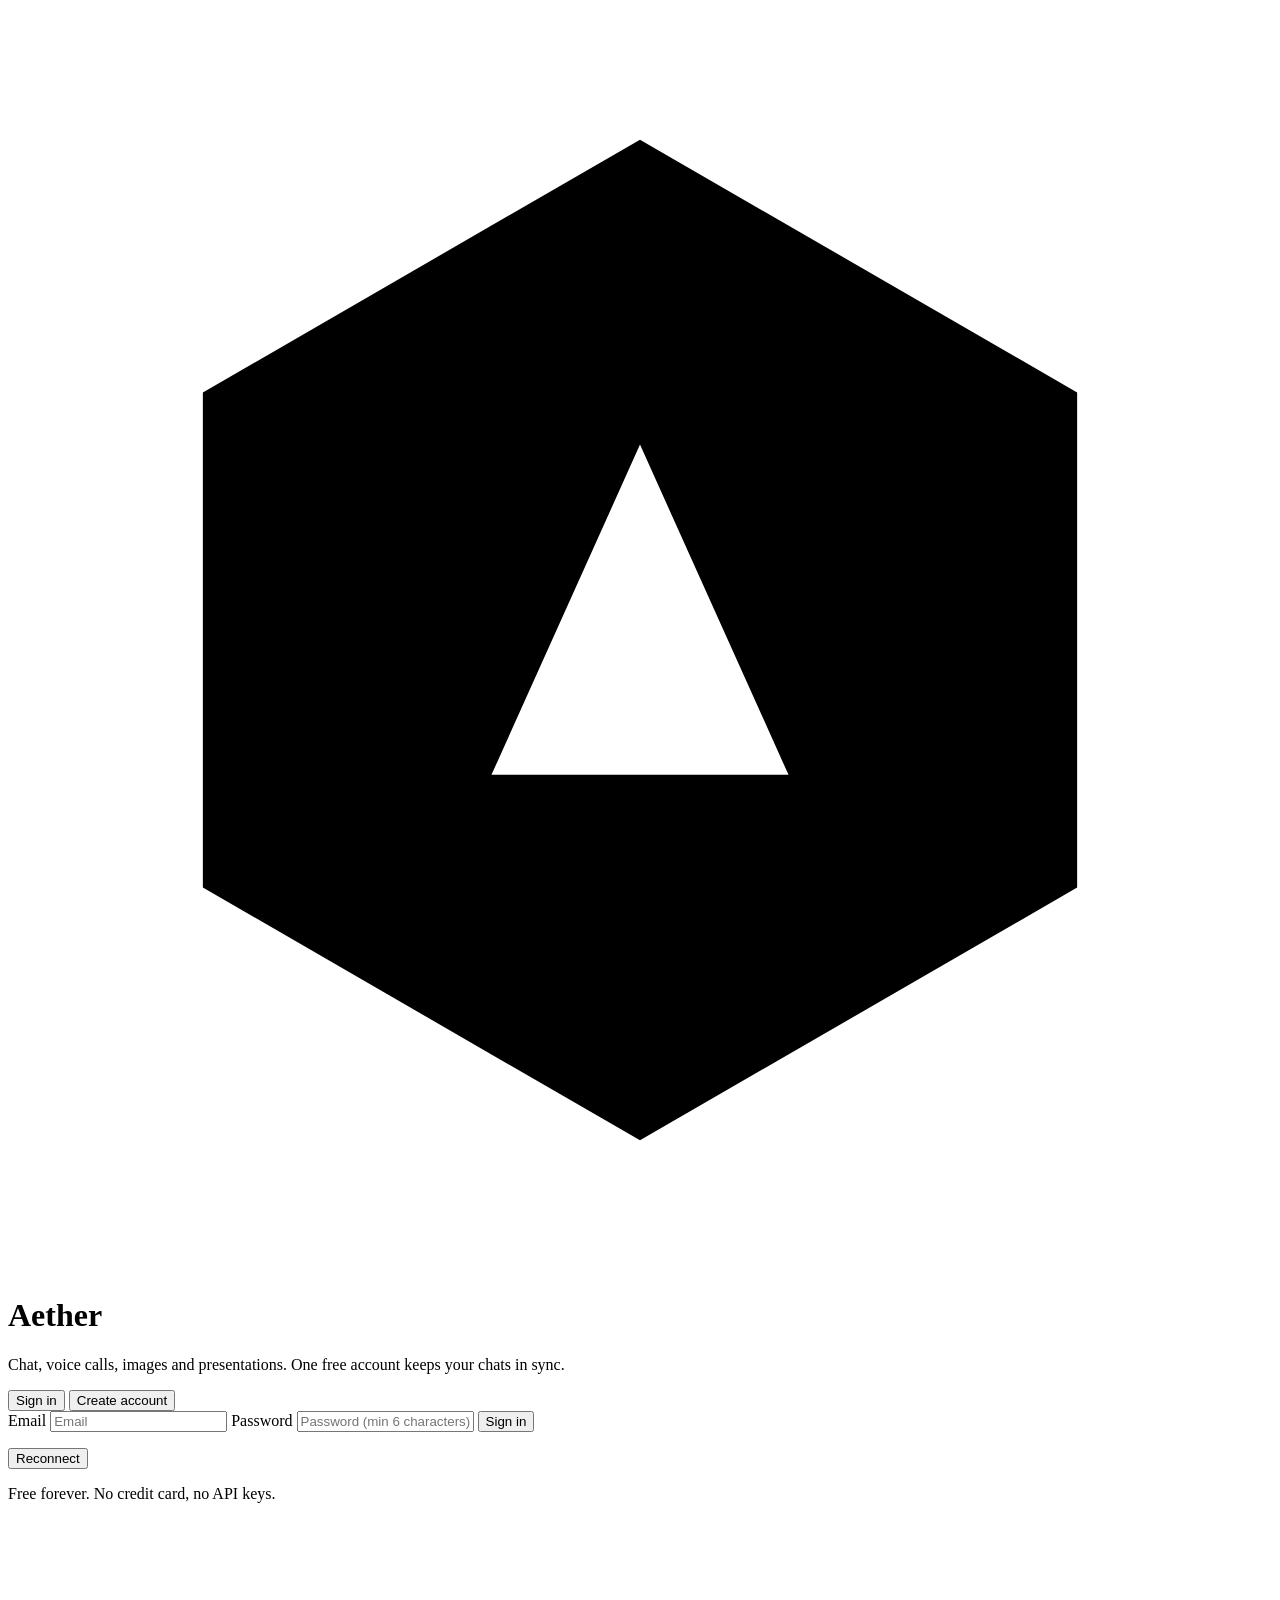
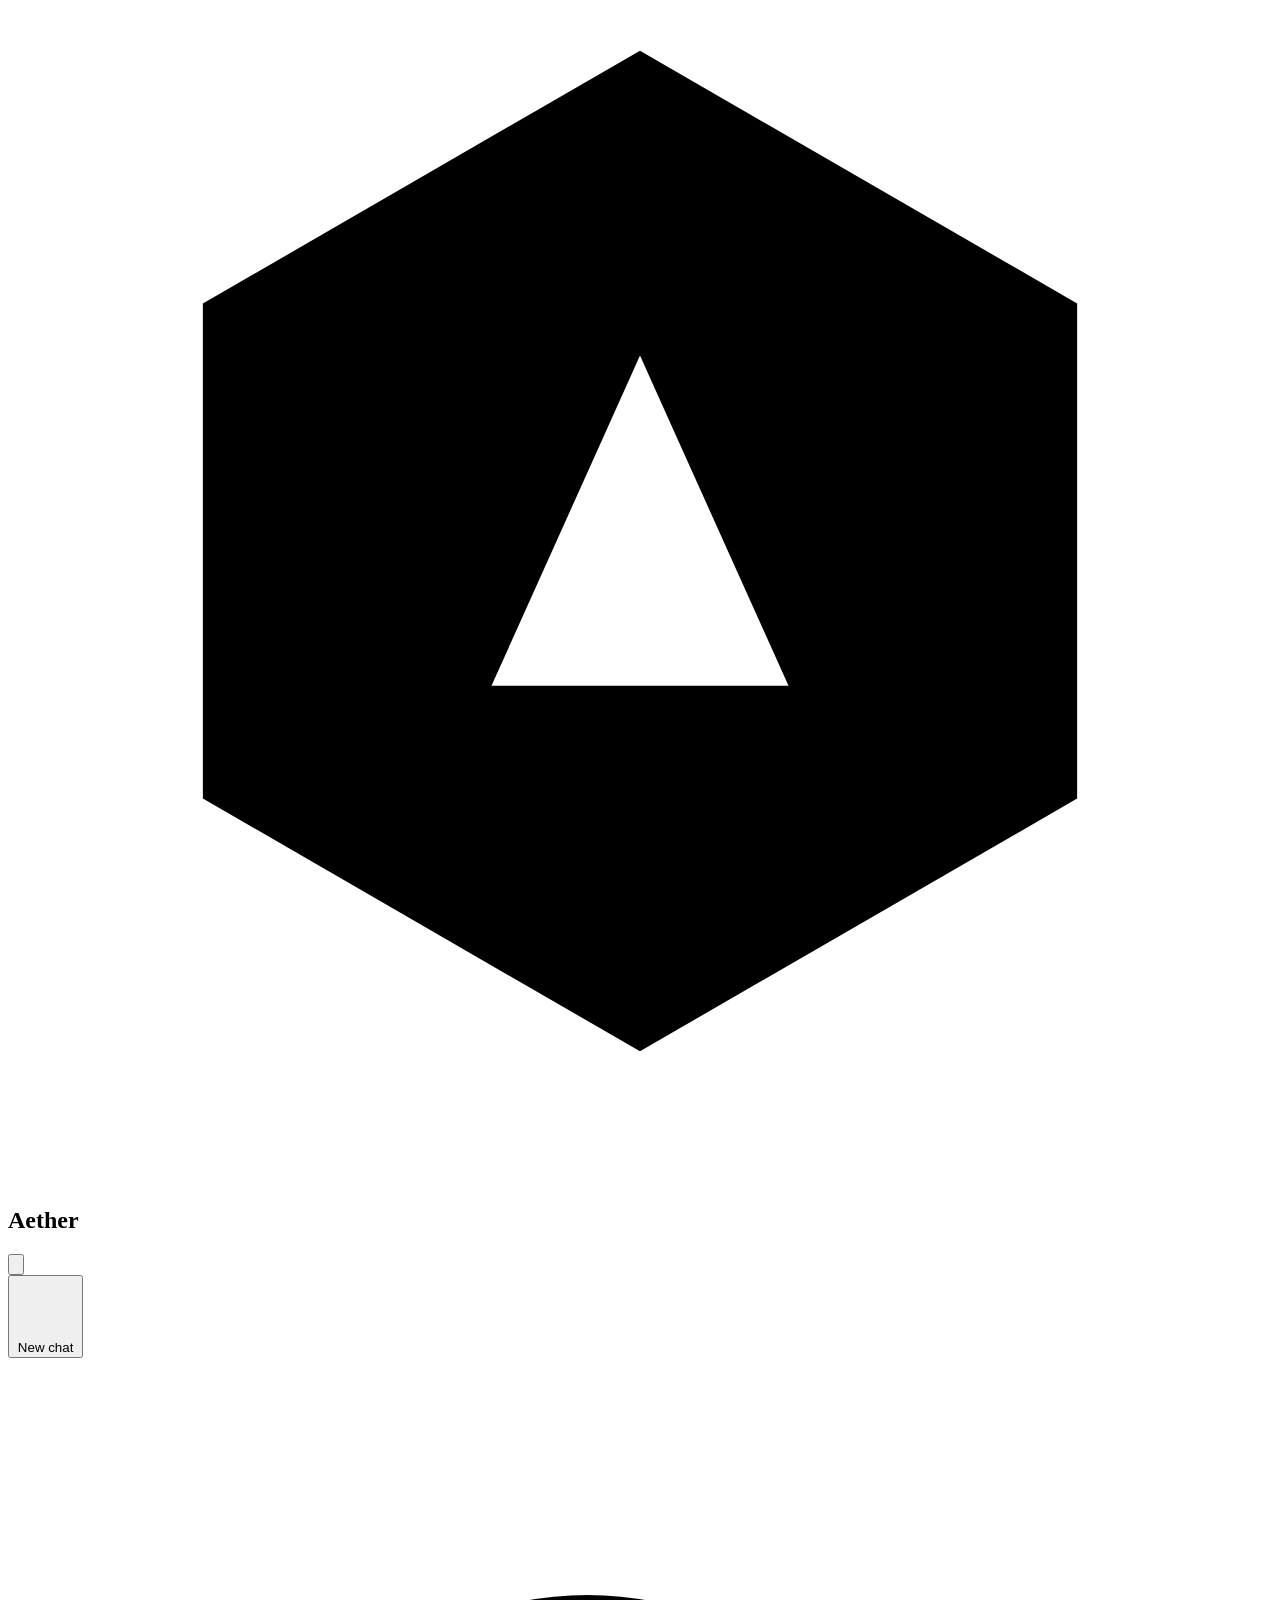
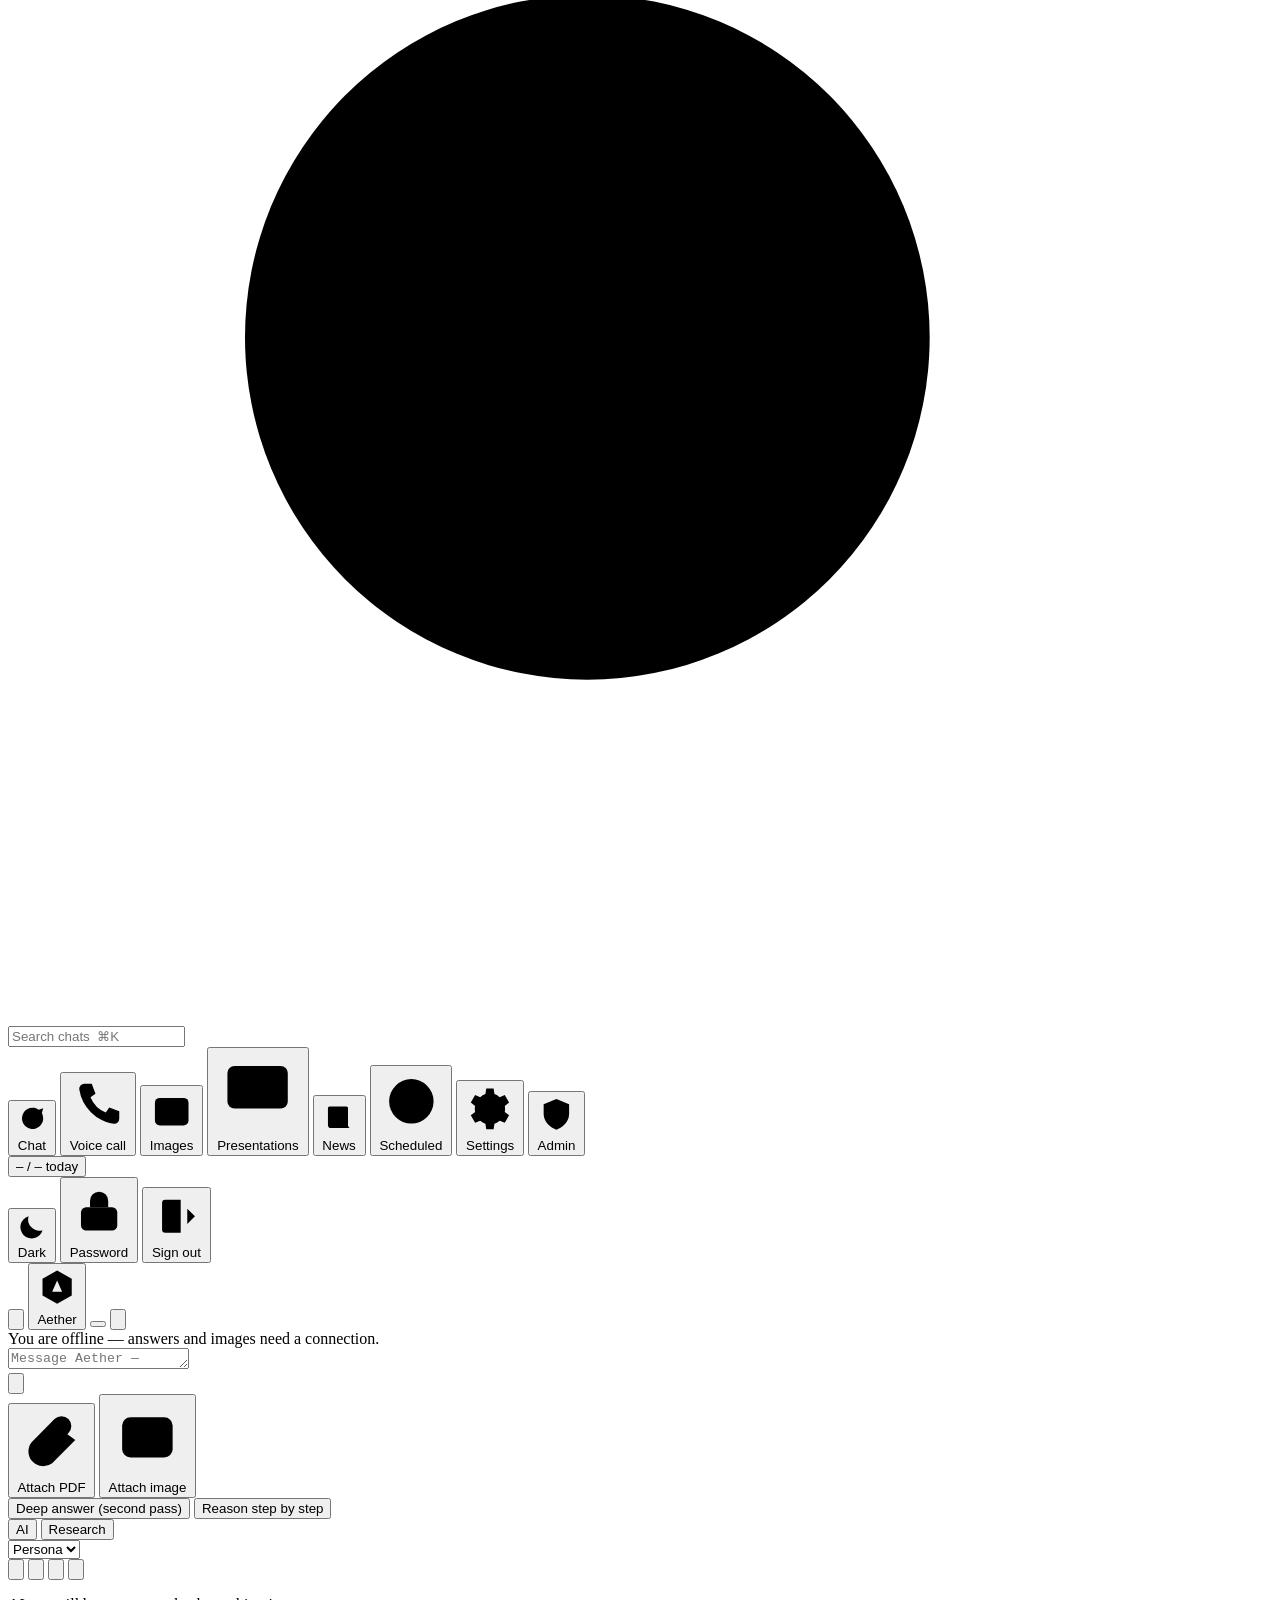
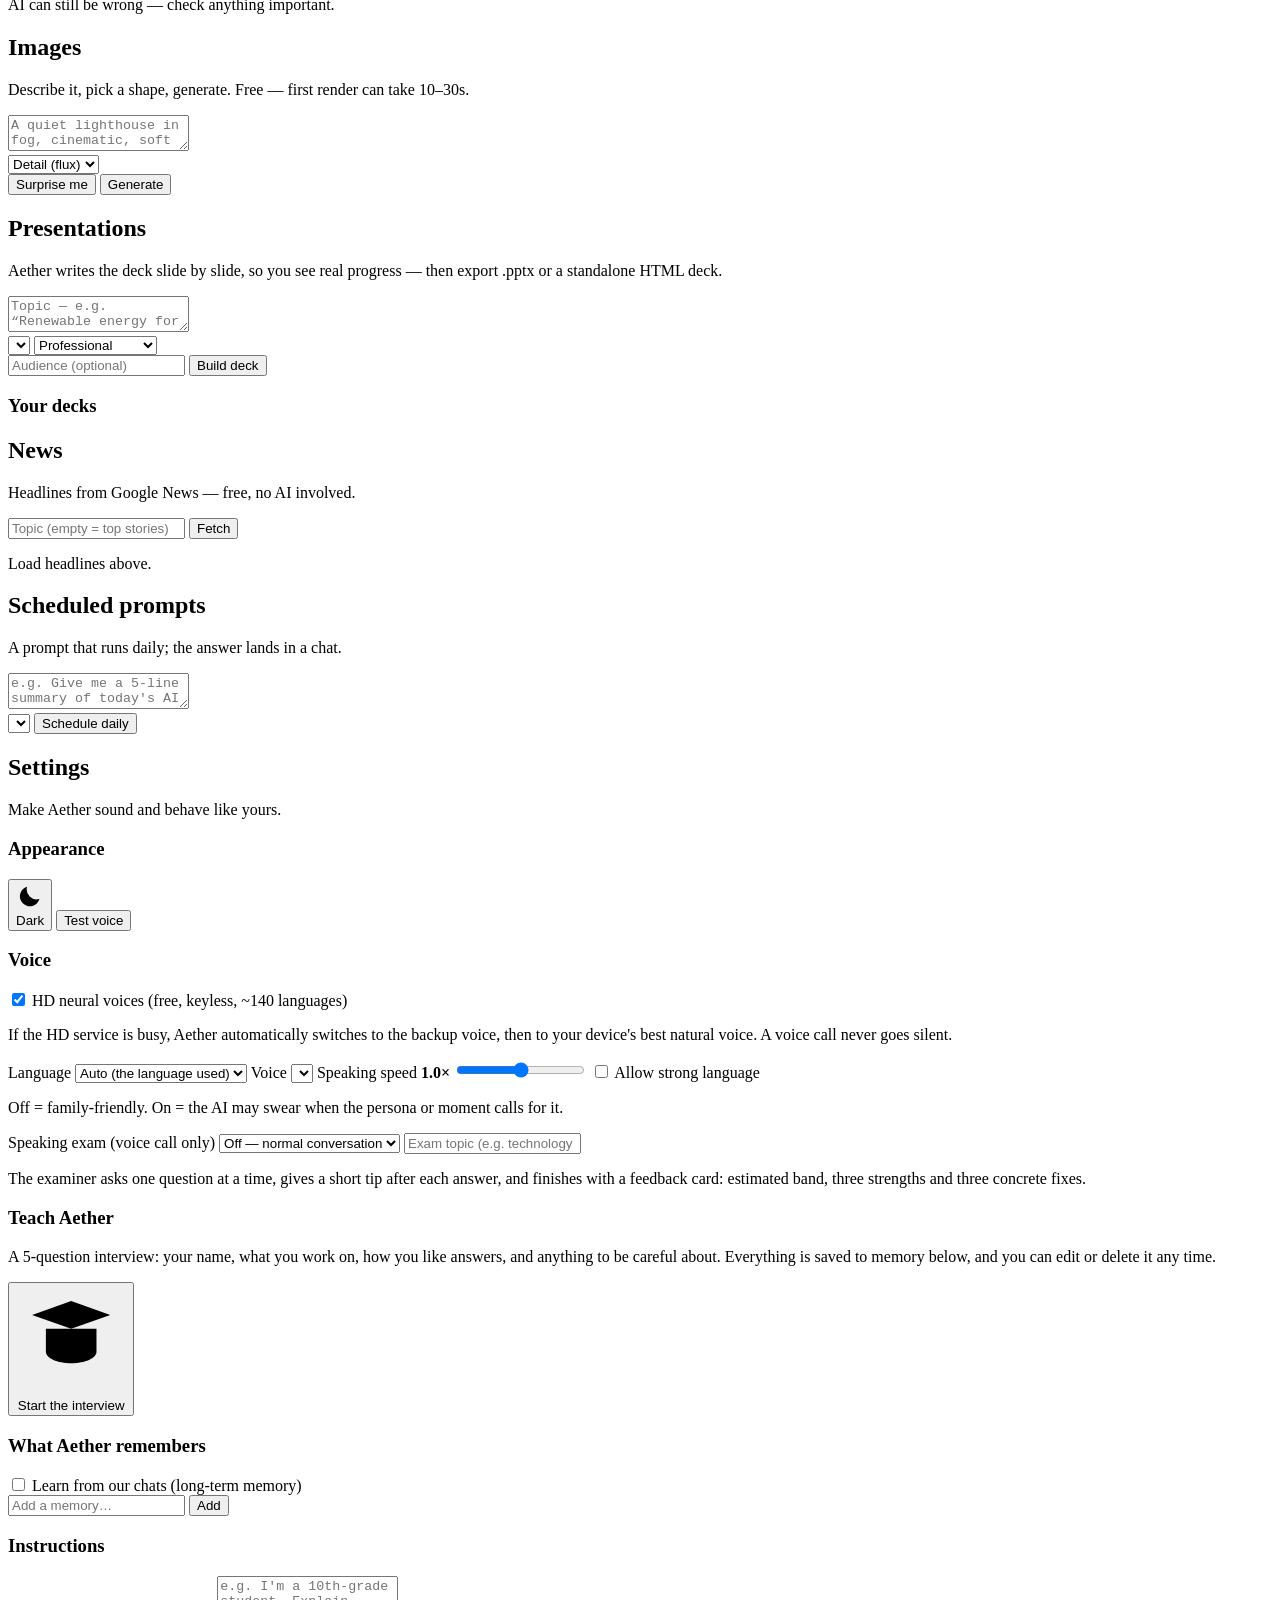
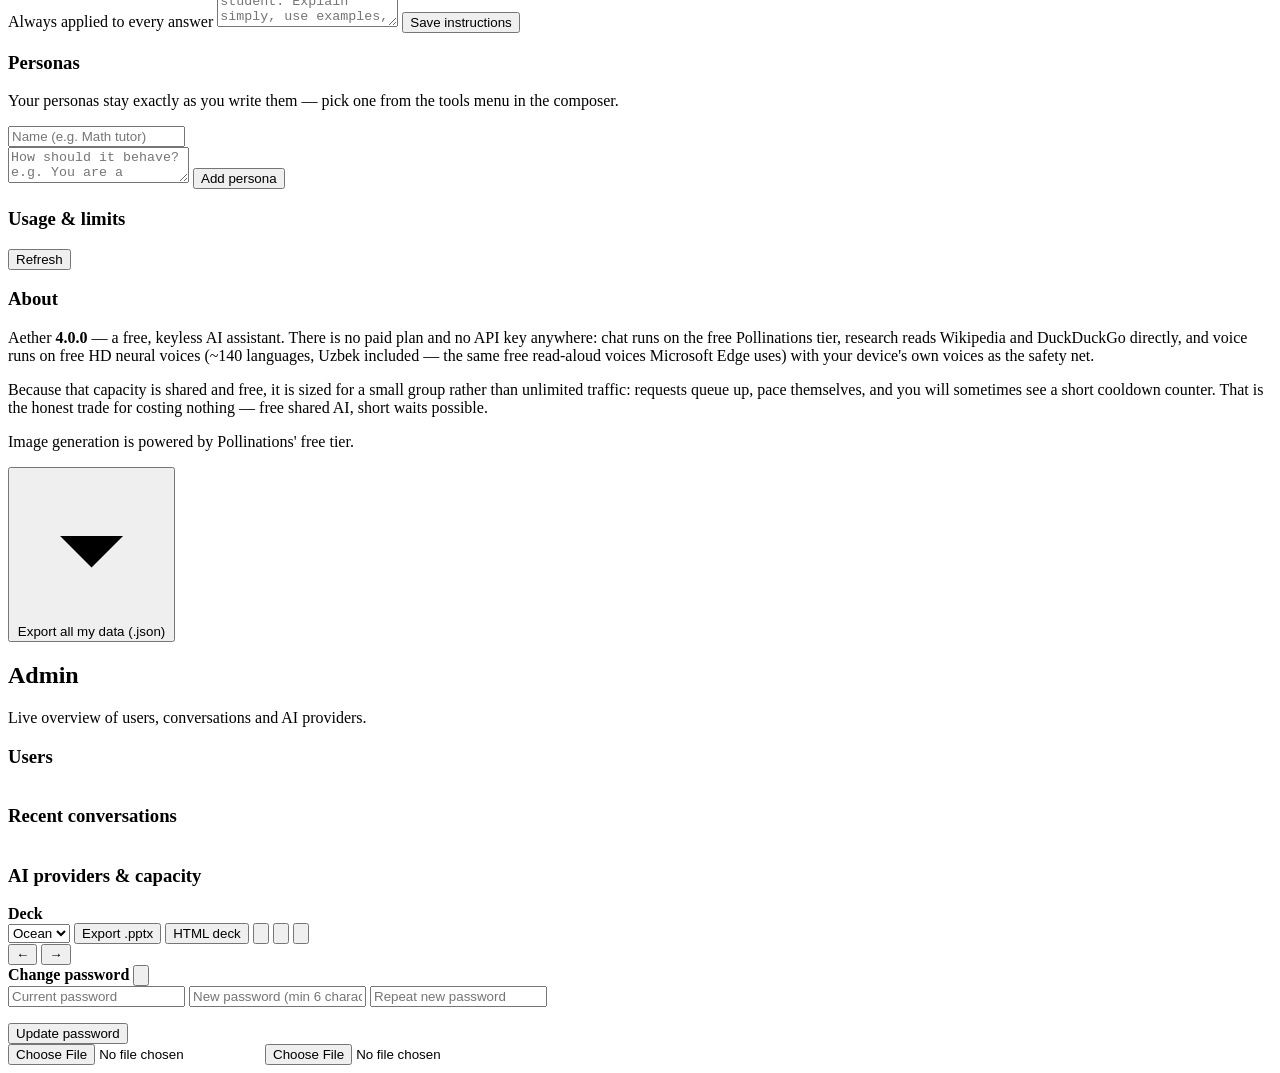
==== commit 9d32f160: "copy: drop the preaching, keep the facts - login footer: "Free forever. No credit card, no API keys." ====
--- a/frontend/index.html
+++ b/frontend/index.html
@@ -5,7 +5,7 @@
   <meta name="viewport" content="width=device-width, initial-scale=1.0, viewport-fit=cover, interactive-widget=resizes-content">
   <meta name="theme-color" content="#1e1e21">
   <meta name="color-scheme" content="dark light">
-  <meta name="description" content="Aether — a free, keyless AI assistant: chat, voice calls, images and presentations. Free shared AI — short waits possible.">
+  <meta name="description" content="Aether — a free, keyless AI assistant: chat, voice calls, images and presentations.">
   <meta name="apple-mobile-web-app-capable" content="yes">
   <meta name="mobile-web-app-capable" content="yes">
   <meta name="apple-mobile-web-app-status-bar-style" content="black-translucent">
@@ -33,9 +33,8 @@
       </span>
       <h1>Aether</h1>
     </div>
-    <p class="auth-sub">Chat, voice calls, images and presentations. No third-party sign-in,
-      no API keys, nothing to pay — one free account keeps your chats in one place.
-      The AI itself is a free shared tier, so short waits are possible.</p>
+    <p class="auth-sub">Chat, voice calls, images and presentations. One free account keeps
+      your chats in sync.</p>
     <div class="tabs" role="tablist">
       <button id="tab-login" class="tab active" role="tab">Sign in</button>
       <button id="tab-register" class="tab" role="tab">Create account</button>
@@ -51,10 +50,7 @@
       <p id="auth-error" class="auth-error hidden" role="alert"></p>
     </form>
     <button id="retry-btn" class="btn ghost wide hidden">Reconnect</button>
-    <p class="auth-note muted tiny">
-      Public sign-ups are open. Be kind — it is one shared free tier for everyone,
-      so please do not hammer it.
-    </p>
+    <p class="auth-note muted tiny">Free forever. No credit card, no API keys.</p>
   </main>
 </div>
 
@@ -184,7 +180,7 @@
             </div>
           </div>
           <p id="composer-hint" class="disclaimer muted tiny">
-            Free shared AI — short waits possible, and it can still be wrong. Check anything important.
+            AI can still be wrong — check anything important.
           </p>
         </div>
       </div>
@@ -391,11 +387,10 @@
             free HD neural voices (~140 languages, Uzbek included — the same free read-aloud
             voices Microsoft Edge uses) with your device's own voices as the safety net.</p>
           <p class="muted small-text">Because that capacity is shared and free, it is sized for a
-            friendly crowd rather than unlimited traffic: requests are queued, pace themselves, and
-            you will sometimes see a short cooldown counter. That is the honest trade for costing
-            nothing.</p>
-          <p class="muted tiny">Image generation is powered by Pollinations' free tier. Thanks to
-            everyone keeping open, keyless AI usable.</p>
+            small group rather than unlimited traffic: requests queue up, pace themselves, and you
+            will sometimes see a short cooldown counter. That is the honest trade for costing
+            nothing — free shared AI, short waits possible.</p>
+          <p class="muted tiny">Image generation is powered by Pollinations' free tier.</p>
           <div class="form-row">
             <button id="export-all" class="btn ghost"><svg class="ic" viewBox="0 0 24 24"><path d="M12 4v11M7 10.5l5 5 5-5M5 20h14"/></svg> Export all my data (.json)</button>
           </div>
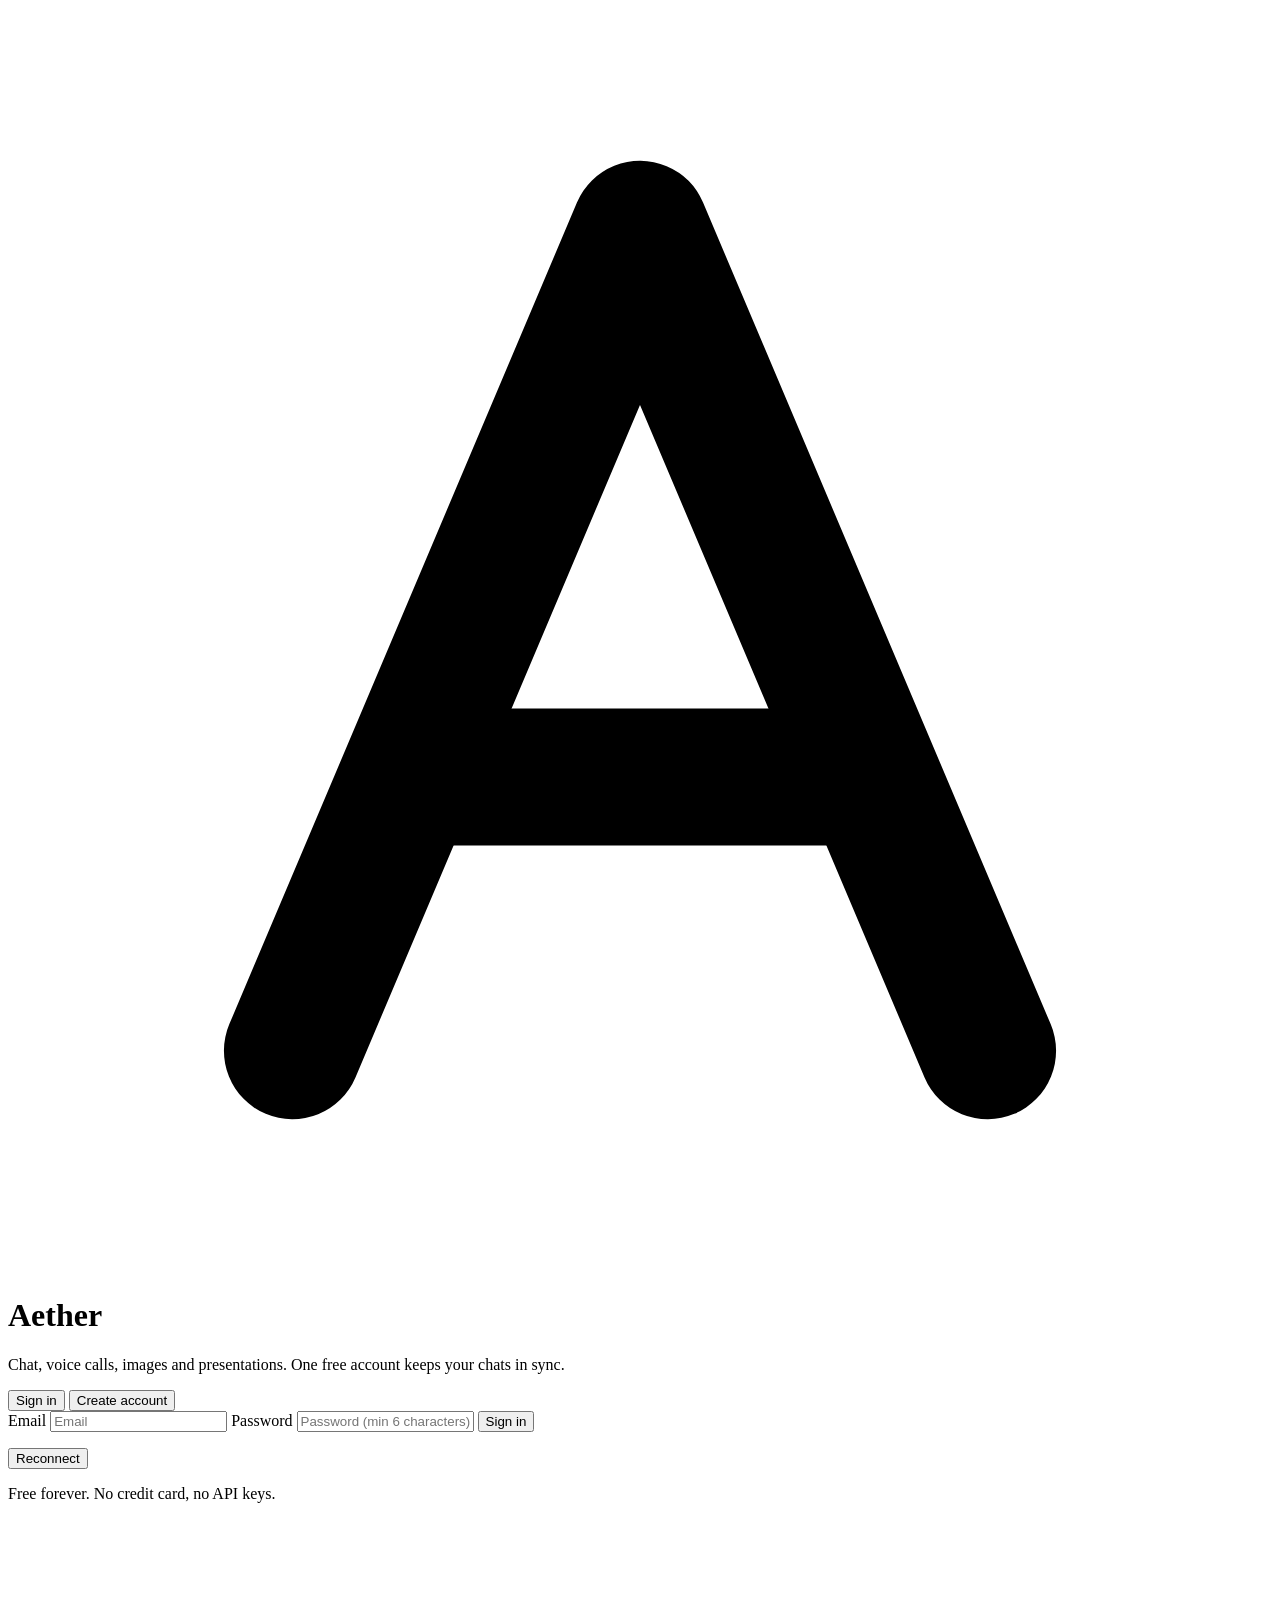
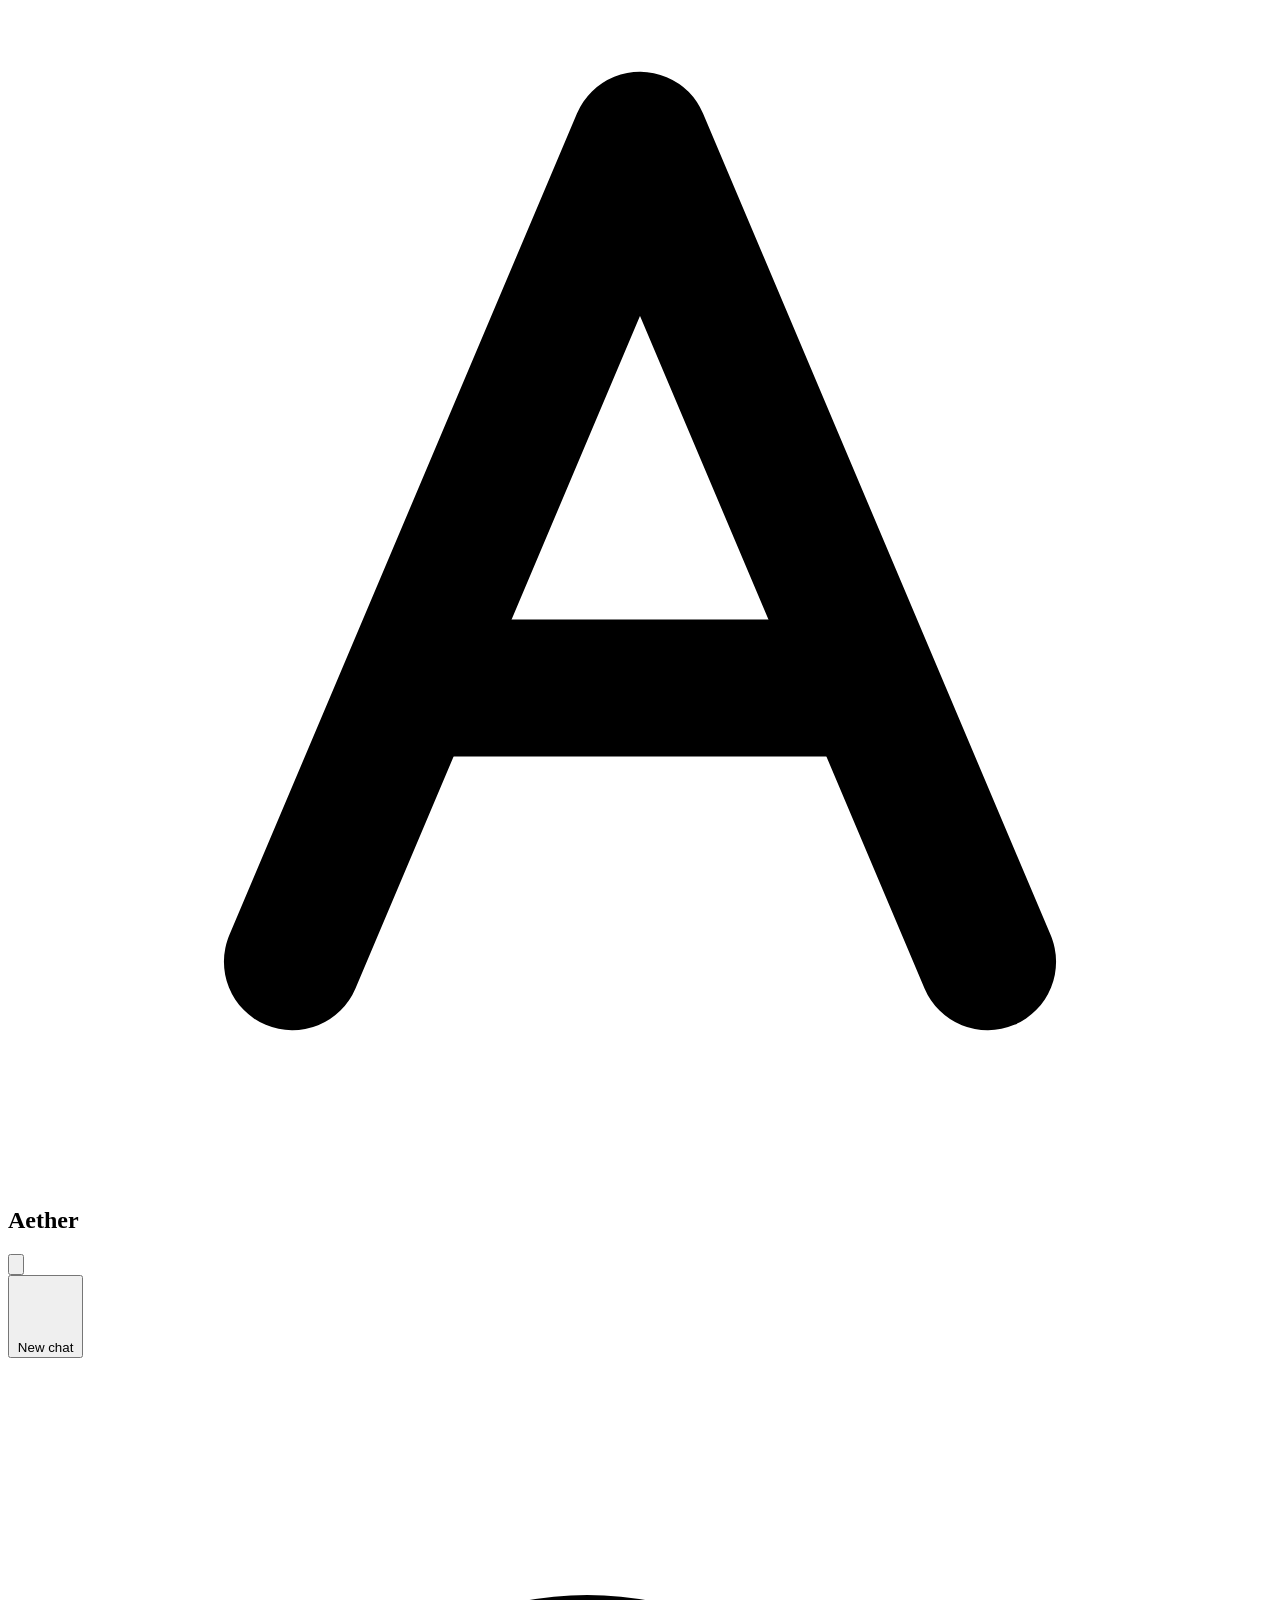
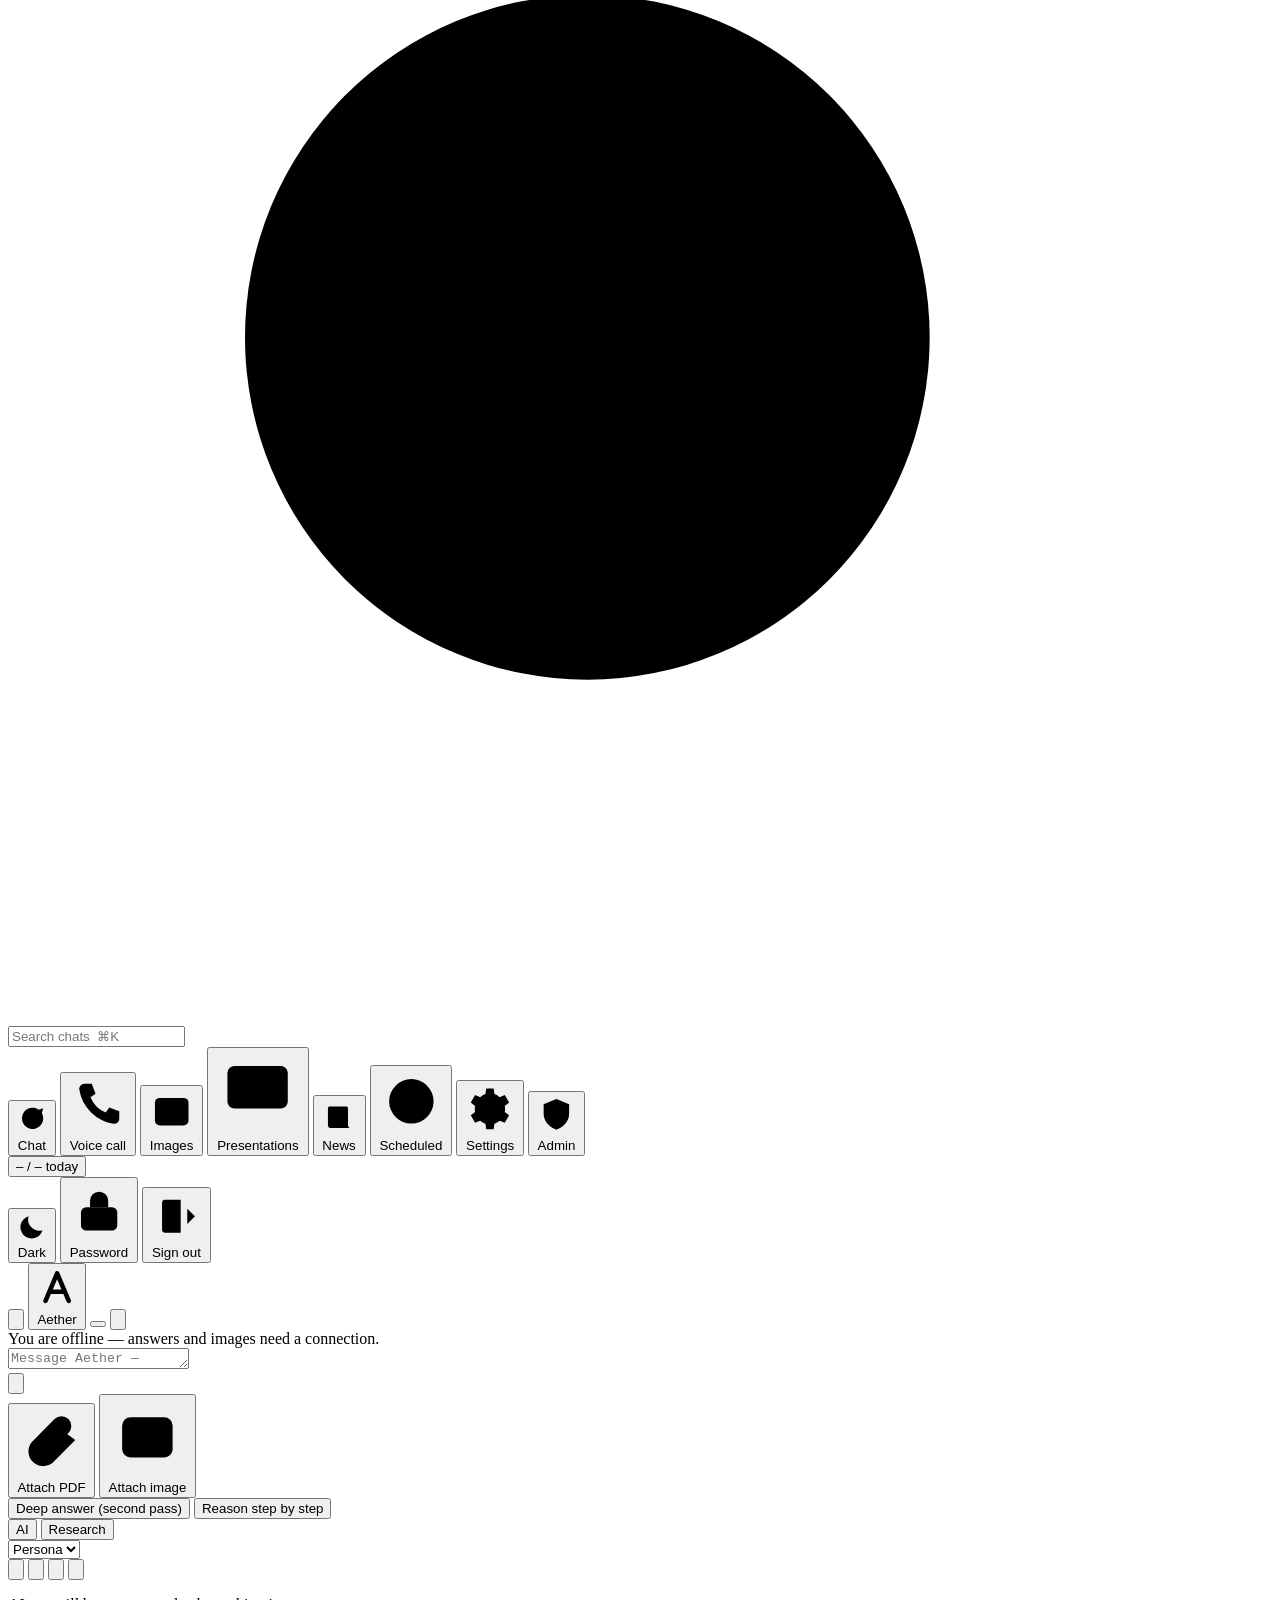
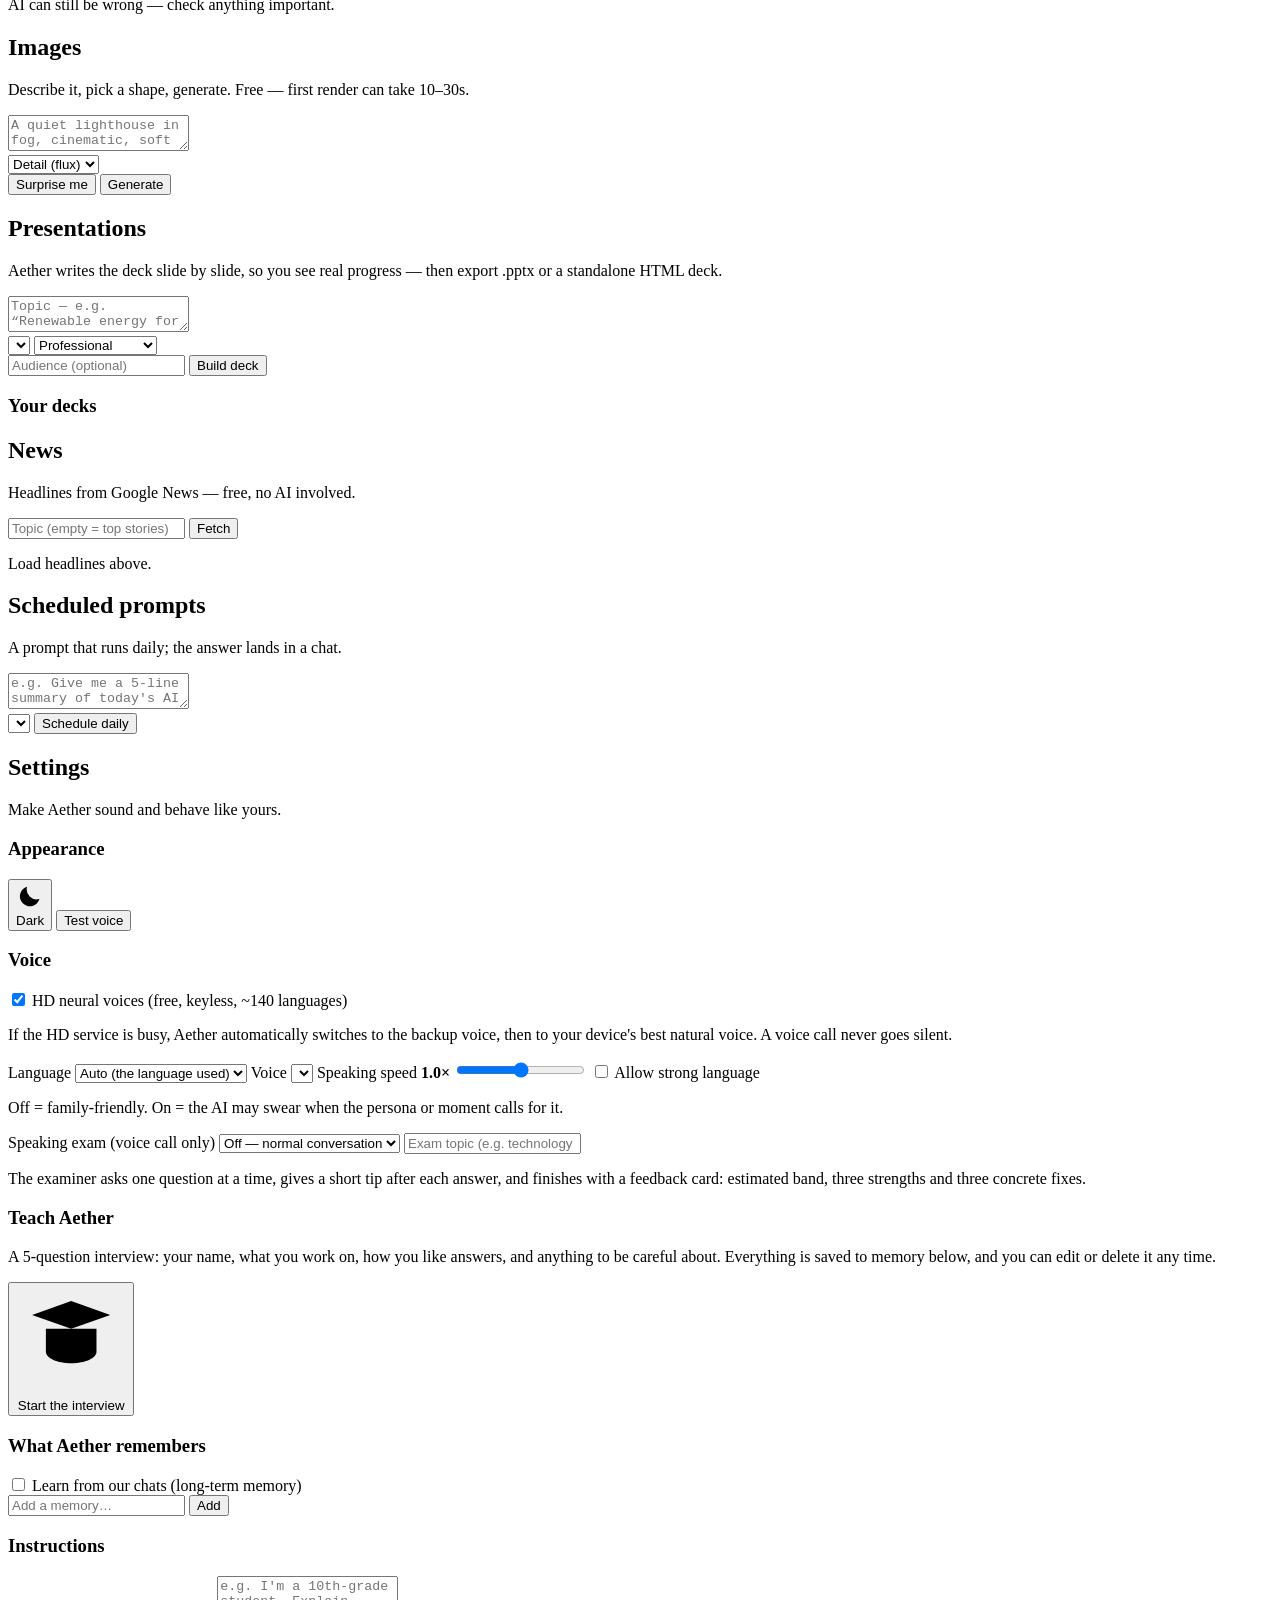
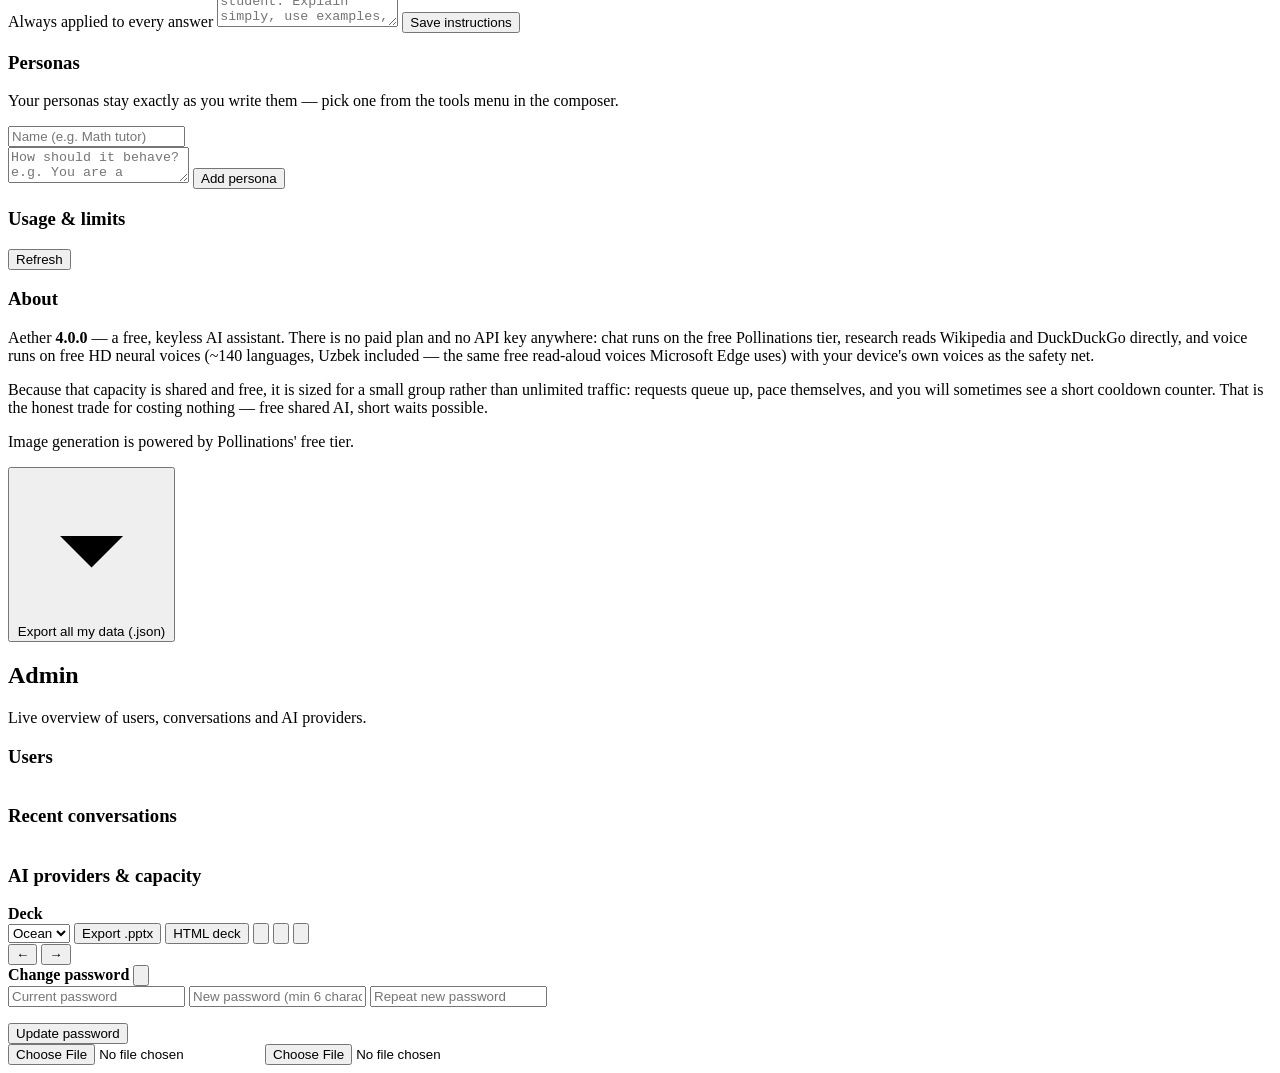
==== commit 871f07e0: "logo: rounded-A monogram everywhere; sw cache v12 - new mark: two round-capped strokes plus a crossb" ====
--- a/frontend/index.html
+++ b/frontend/index.html
@@ -29,7 +29,7 @@
   <main class="auth-card">
     <div class="brand">
       <span class="brand-mark" aria-hidden="true">
-        <svg viewBox="0 0 24 24" aria-hidden="true"><path fill-rule="evenodd" d="M12 2.5 20.3 7.3 20.3 16.7 12 21.5 3.7 16.7 3.7 7.3Z M12 8.29 14.82 14.56 9.18 14.56Z"/></svg>
+        <svg viewBox="0 0 24 24" aria-hidden="true"><path d="M5.4 19.8 12 4.2l6.6 15.6" fill="none" stroke="currentColor" stroke-width="2.6" stroke-linecap="round" stroke-linejoin="round"/><path d="M8.1 14.6h7.8" fill="none" stroke="currentColor" stroke-width="2.6" stroke-linecap="round"/></svg>
       </span>
       <h1>Aether</h1>
     </div>
@@ -60,7 +60,7 @@
     <div class="sb-head">
       <div class="brand">
         <span class="brand-mark small" aria-hidden="true">
-          <svg viewBox="0 0 24 24" aria-hidden="true"><path fill-rule="evenodd" d="M12 2.5 20.3 7.3 20.3 16.7 12 21.5 3.7 16.7 3.7 7.3Z M12 8.29 14.82 14.56 9.18 14.56Z"/></svg>
+          <svg viewBox="0 0 24 24" aria-hidden="true"><path d="M5.4 19.8 12 4.2l6.6 15.6" fill="none" stroke="currentColor" stroke-width="2.6" stroke-linecap="round" stroke-linejoin="round"/><path d="M8.1 14.6h7.8" fill="none" stroke="currentColor" stroke-width="2.6" stroke-linecap="round"/></svg>
         </span>
         <h1>Aether</h1>
       </div>
@@ -113,7 +113,7 @@
         <svg class="ic" viewBox="0 0 24 24"><path d="M4 7h16M4 12h16M4 17h16"/></svg>
       </button>
       <button id="nav-chat-top" class="head-title" title="Back to chat">
-        <span class="head-mark"><svg viewBox="0 0 24 24" aria-hidden="true"><path fill-rule="evenodd" d="M12 2.5 20.3 7.3 20.3 16.7 12 21.5 3.7 16.7 3.7 7.3Z M12 8.29 14.82 14.56 9.18 14.56Z"/></svg></span>
+        <span class="head-mark"><svg viewBox="0 0 24 24" aria-hidden="true"><path d="M5.4 19.8 12 4.2l6.6 15.6" fill="none" stroke="currentColor" stroke-width="2.6" stroke-linecap="round" stroke-linejoin="round"/><path d="M8.1 14.6h7.8" fill="none" stroke="currentColor" stroke-width="2.6" stroke-linecap="round"/></svg></span>
         <span>Aether</span>
       </button>
       <span class="flex-spacer"></span>
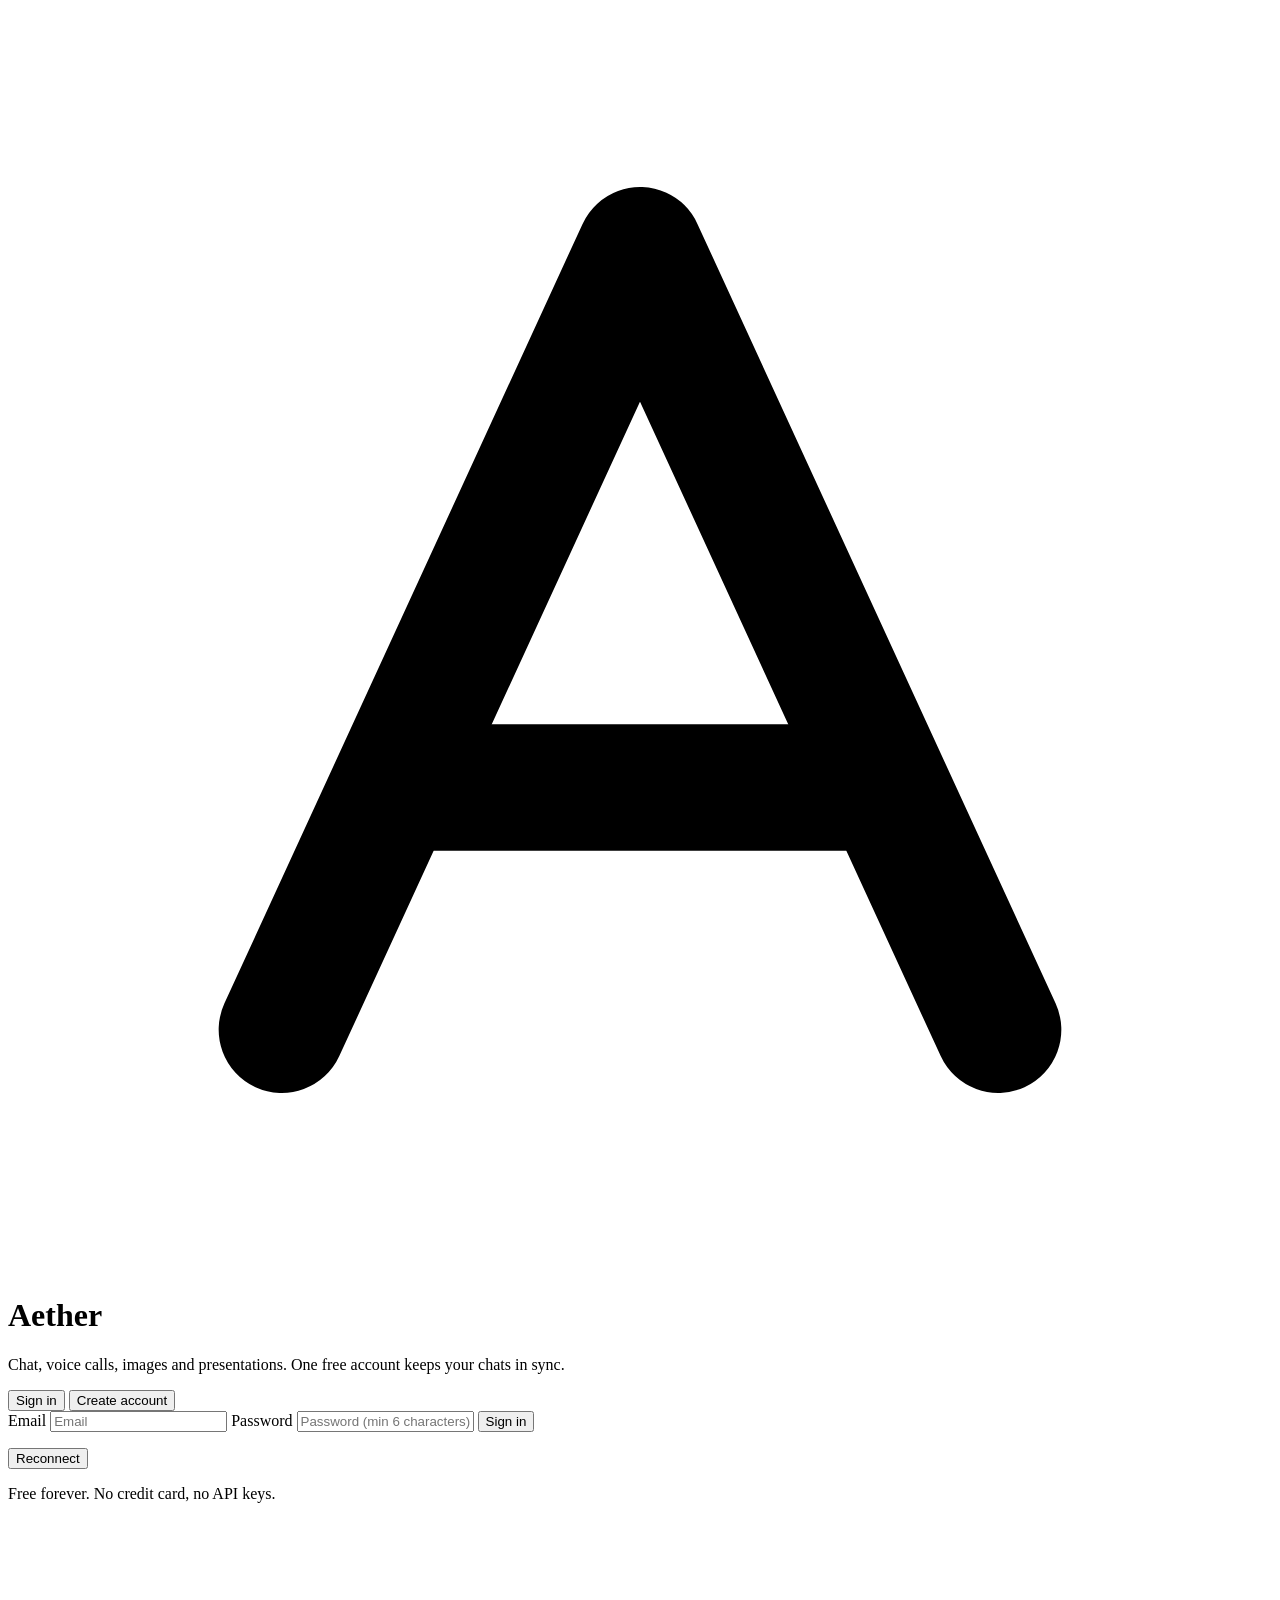
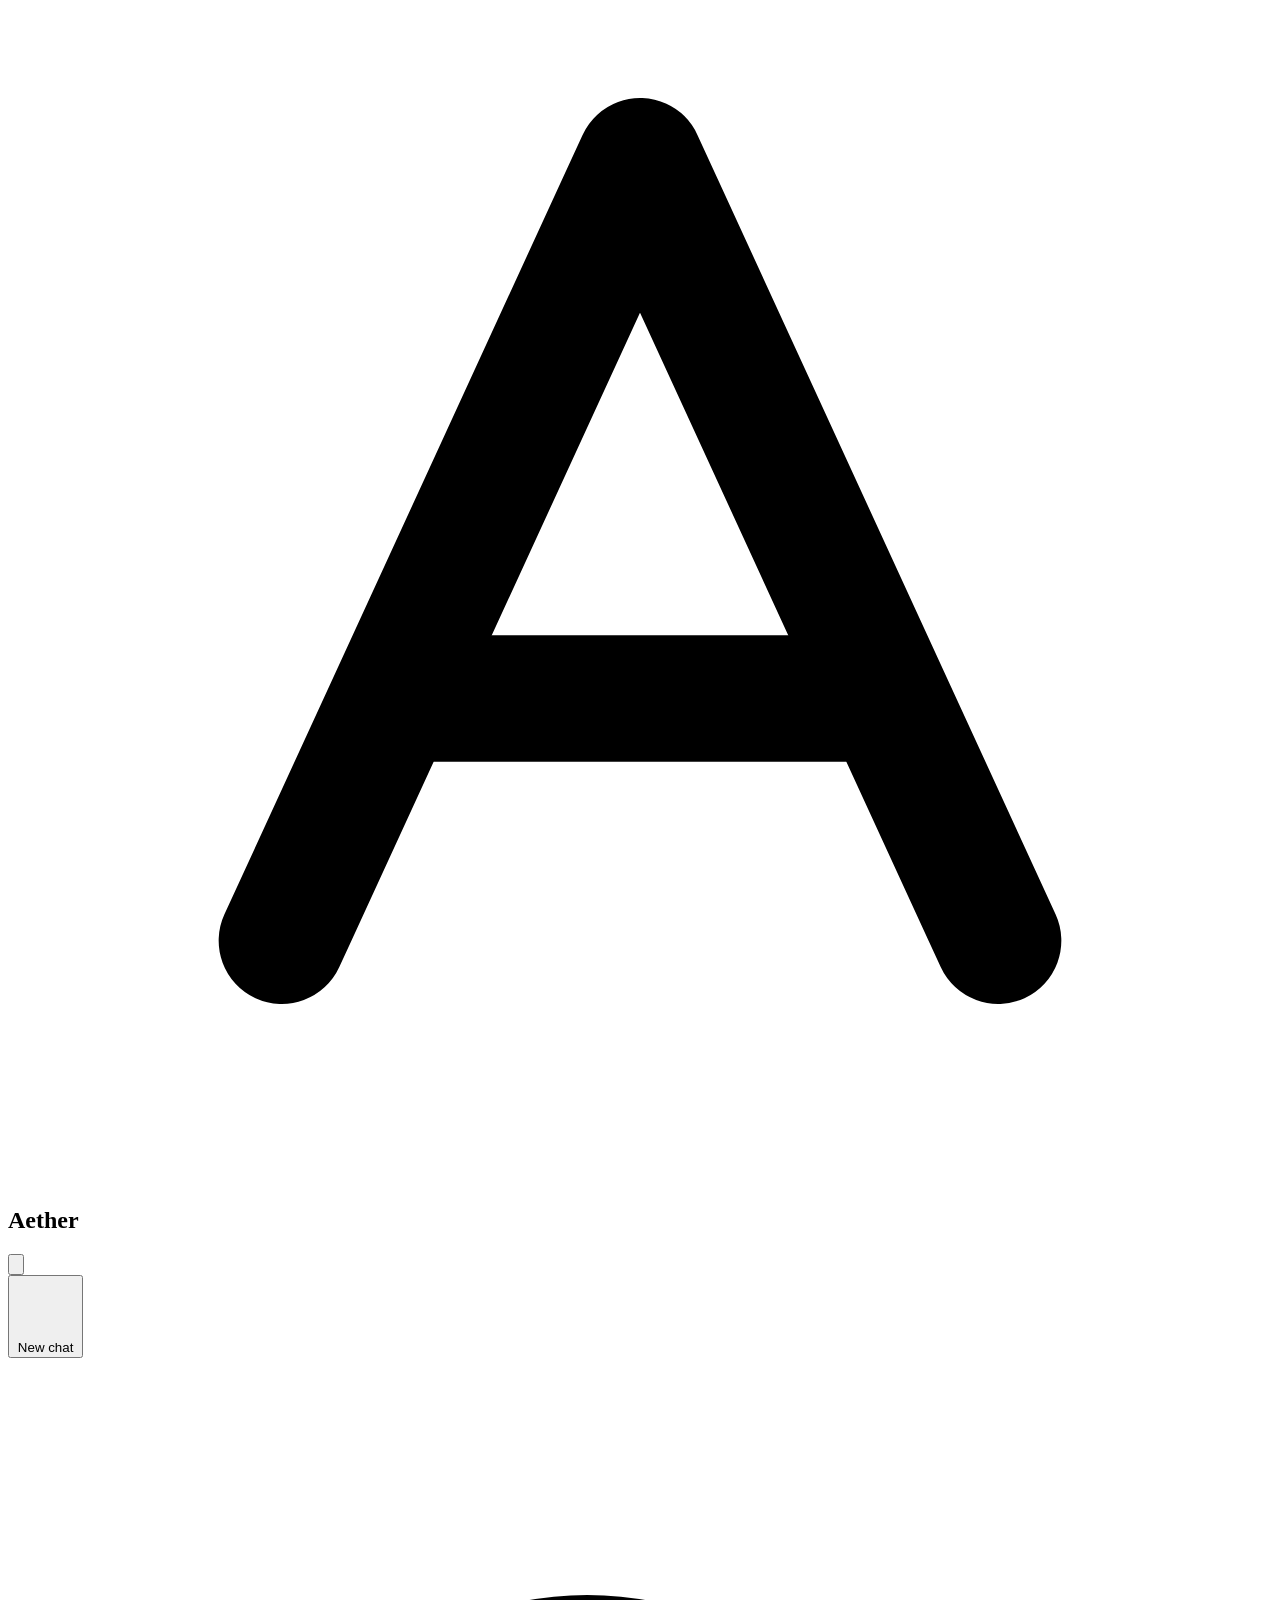
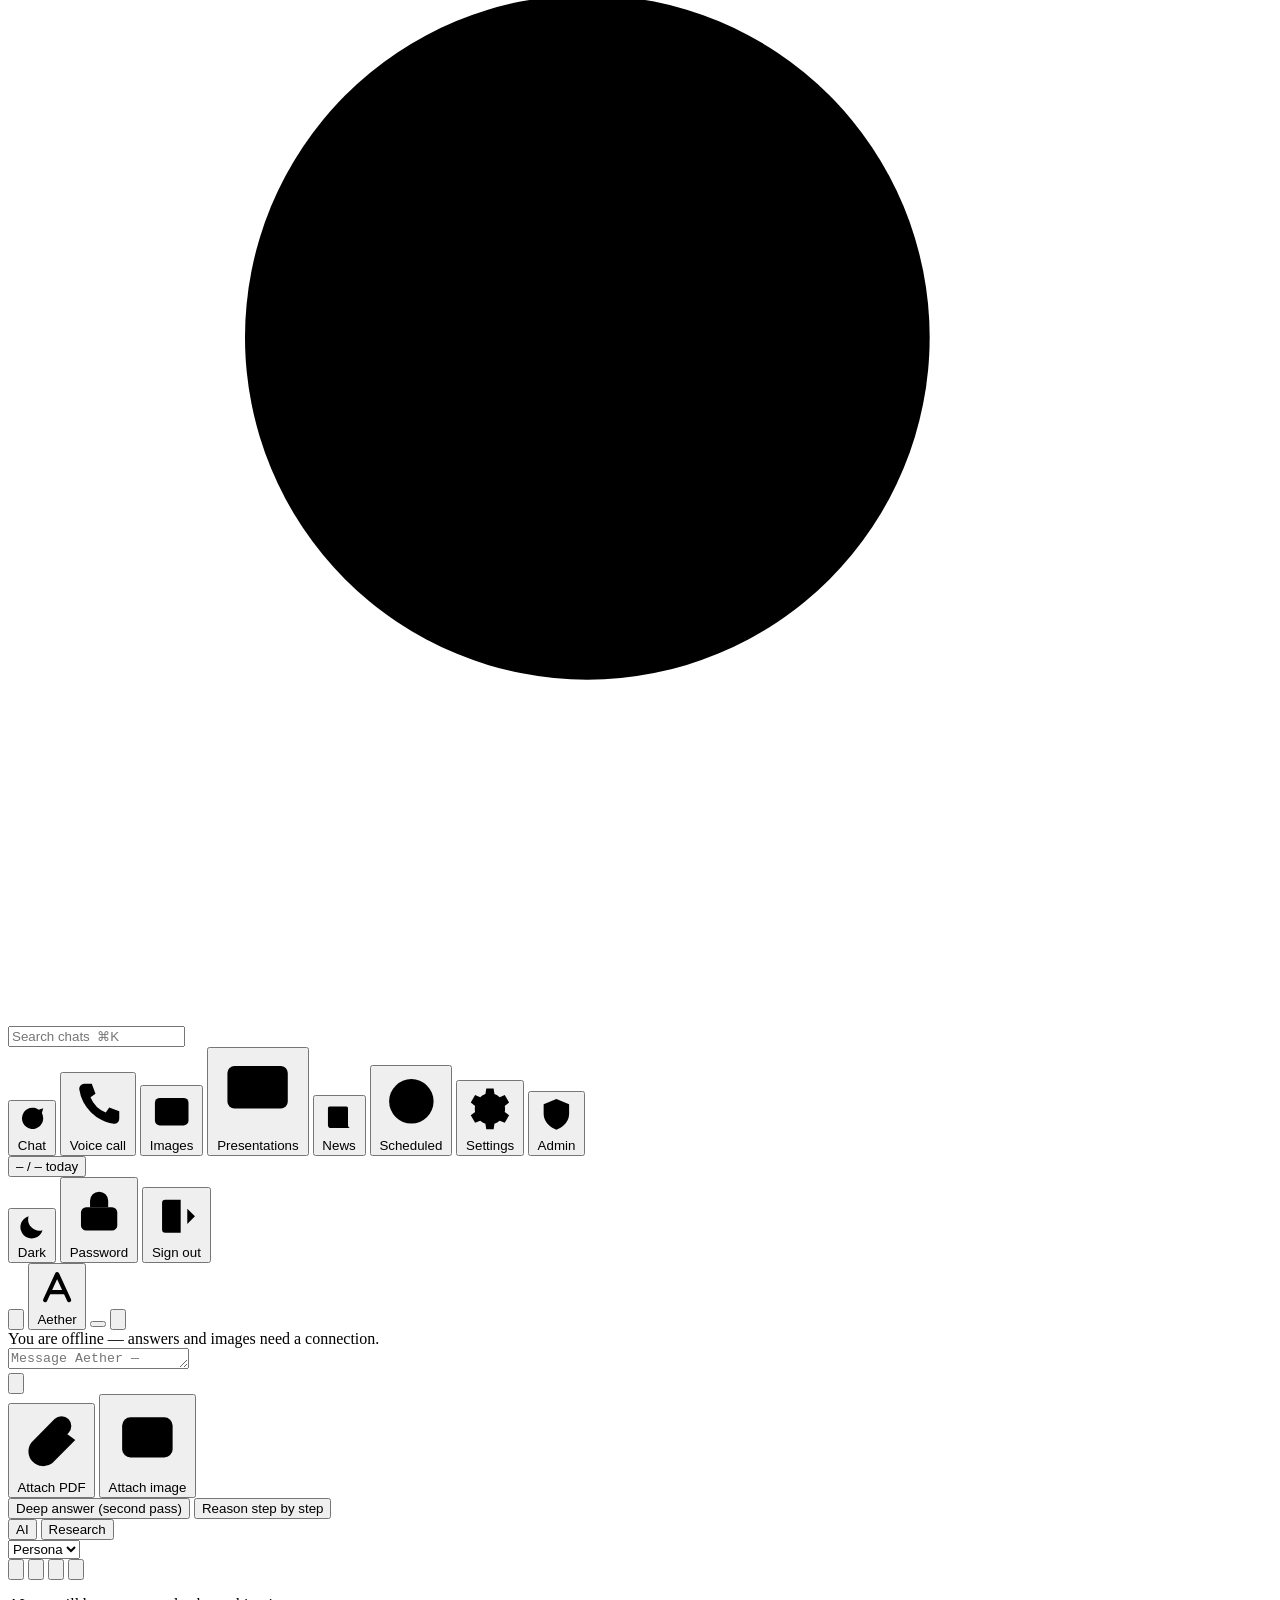
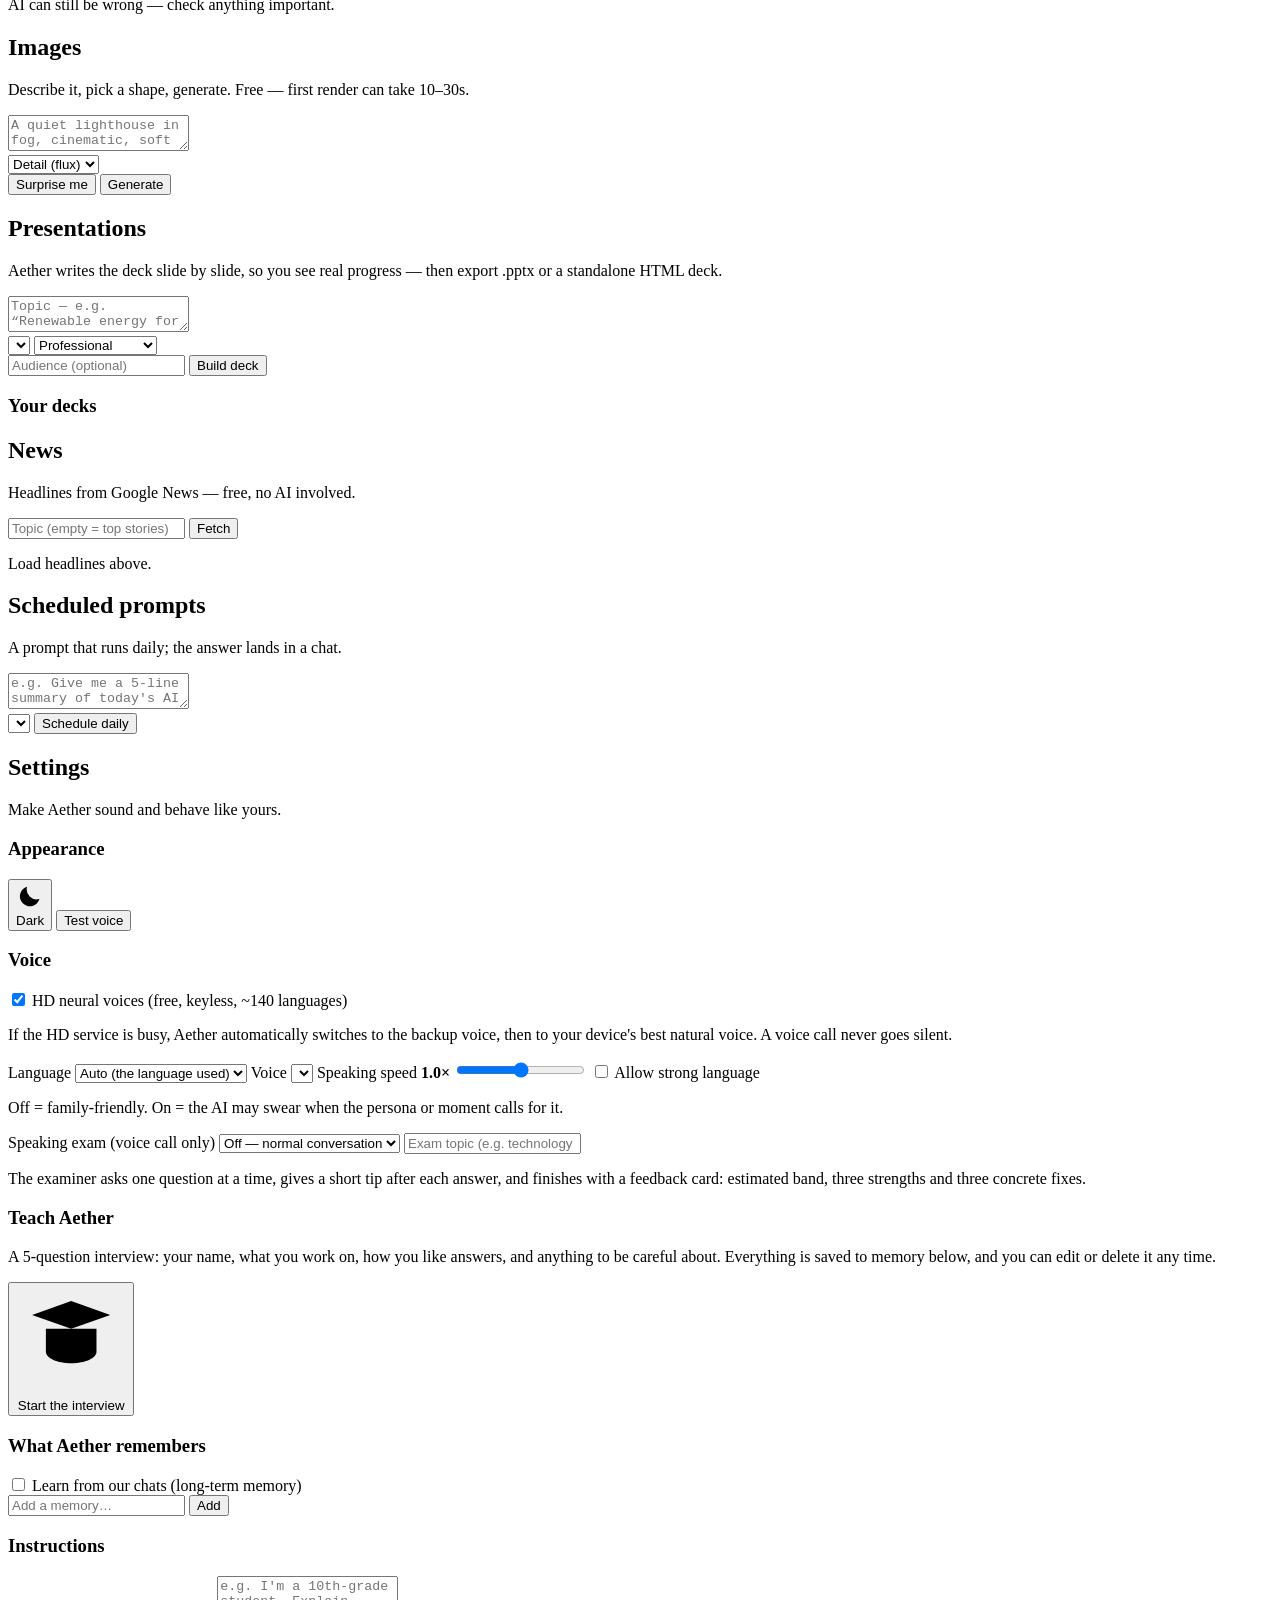
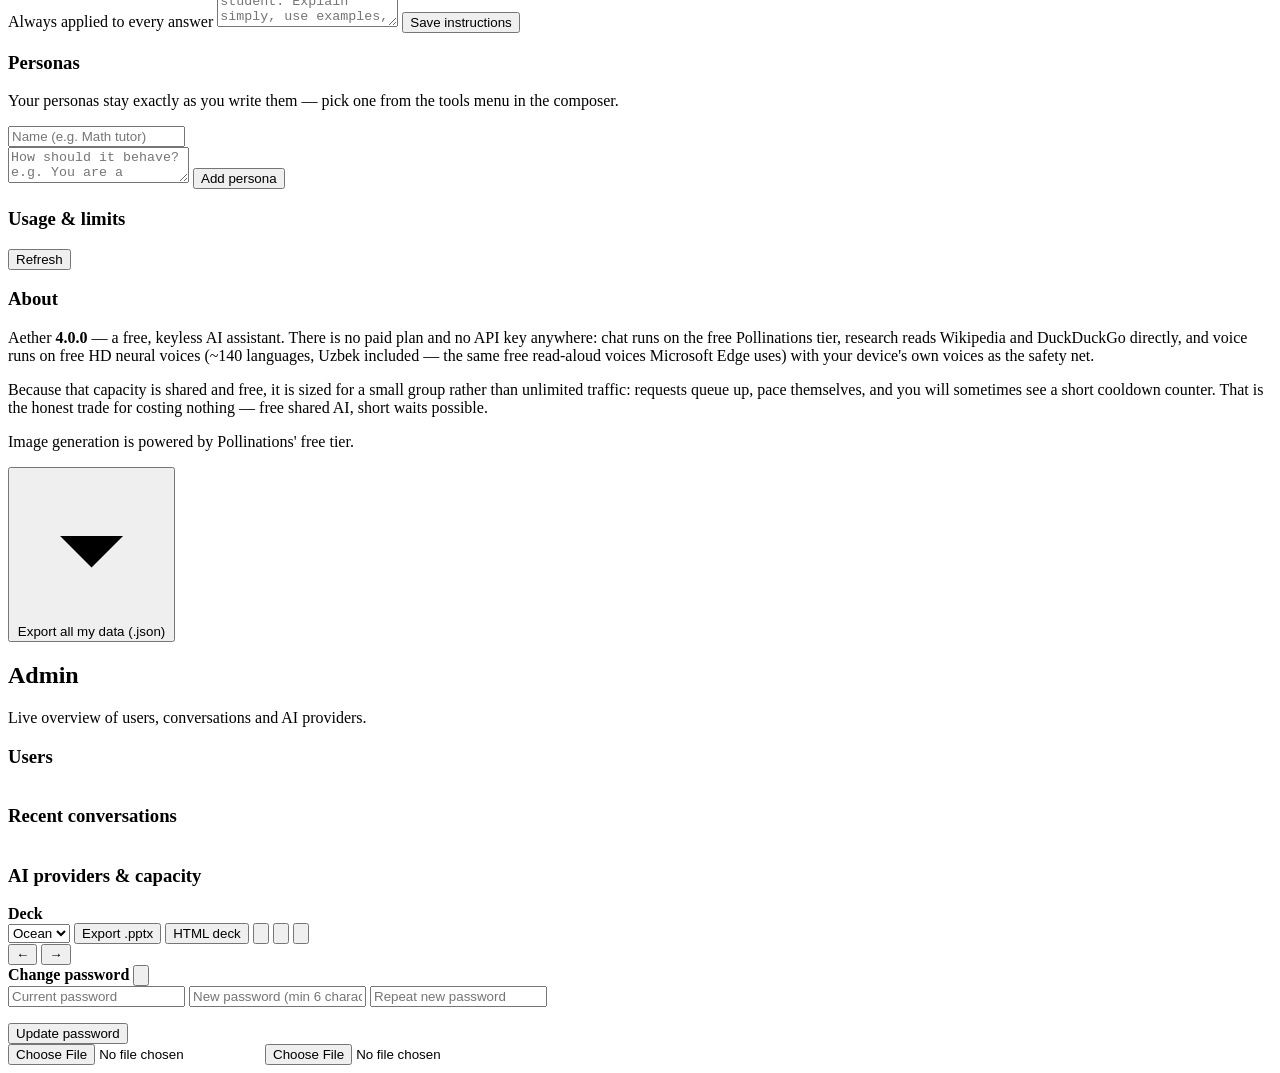
==== commit 54232aaf: "fix(auth): storage-reset toast once, never while auth open, shared saveAuth, no tab flip - toast at " ====
--- a/frontend/index.html
+++ b/frontend/index.html
@@ -29,15 +29,15 @@
   <main class="auth-card">
     <div class="brand">
       <span class="brand-mark" aria-hidden="true">
-        <svg viewBox="0 0 24 24" aria-hidden="true"><path d="M5.4 19.8 12 4.2l6.6 15.6" fill="none" stroke="currentColor" stroke-width="2.6" stroke-linecap="round" stroke-linejoin="round"/><path d="M8.1 14.6h7.8" fill="none" stroke="currentColor" stroke-width="2.6" stroke-linecap="round"/></svg>
+        <svg viewBox="0 0 24 24" aria-hidden="true"><path d="M5.2 19.4 12 4.6 18.8 19.4" fill="none" stroke="currentColor" stroke-width="2.4" stroke-linecap="round" stroke-linejoin="round"/><path d="M8.1 14.8h7.8" fill="none" stroke="currentColor" stroke-width="2.4" stroke-linecap="round"/></svg>
       </span>
       <h1>Aether</h1>
     </div>
     <p class="auth-sub">Chat, voice calls, images and presentations. One free account keeps
       your chats in sync.</p>
     <div class="tabs" role="tablist">
-      <button id="tab-login" class="tab active" role="tab">Sign in</button>
-      <button id="tab-register" class="tab" role="tab">Create account</button>
+      <button id="tab-login" data-testid="tab-login" class="tab active" role="tab">Sign in</button>
+      <button id="tab-register" data-testid="tab-register" class="tab" role="tab">Create account</button>
     </div>
     <form id="auth-form" autocomplete="on">
       <input type="hidden" id="auth-mode" value="login">
@@ -46,7 +46,7 @@
       <label class="sr-only" for="auth-password">Password</label>
       <input type="password" id="auth-password" placeholder="Password (min 6 characters)" required
              minlength="6" autocomplete="current-password">
-      <button type="submit" id="auth-submit" class="btn primary wide">Sign in</button>
+      <button type="submit" id="auth-submit" data-testid="auth-submit" class="btn primary wide">Sign in</button>
       <p id="auth-error" class="auth-error hidden" role="alert"></p>
     </form>
     <button id="retry-btn" class="btn ghost wide hidden">Reconnect</button>
@@ -60,7 +60,7 @@
     <div class="sb-head">
       <div class="brand">
         <span class="brand-mark small" aria-hidden="true">
-          <svg viewBox="0 0 24 24" aria-hidden="true"><path d="M5.4 19.8 12 4.2l6.6 15.6" fill="none" stroke="currentColor" stroke-width="2.6" stroke-linecap="round" stroke-linejoin="round"/><path d="M8.1 14.6h7.8" fill="none" stroke="currentColor" stroke-width="2.6" stroke-linecap="round"/></svg>
+          <svg viewBox="0 0 24 24" aria-hidden="true"><path d="M5.2 19.4 12 4.6 18.8 19.4" fill="none" stroke="currentColor" stroke-width="2.4" stroke-linecap="round" stroke-linejoin="round"/><path d="M8.1 14.8h7.8" fill="none" stroke="currentColor" stroke-width="2.4" stroke-linecap="round"/></svg>
         </span>
         <h1>Aether</h1>
       </div>
@@ -113,7 +113,7 @@
         <svg class="ic" viewBox="0 0 24 24"><path d="M4 7h16M4 12h16M4 17h16"/></svg>
       </button>
       <button id="nav-chat-top" class="head-title" title="Back to chat">
-        <span class="head-mark"><svg viewBox="0 0 24 24" aria-hidden="true"><path d="M5.4 19.8 12 4.2l6.6 15.6" fill="none" stroke="currentColor" stroke-width="2.6" stroke-linecap="round" stroke-linejoin="round"/><path d="M8.1 14.6h7.8" fill="none" stroke="currentColor" stroke-width="2.6" stroke-linecap="round"/></svg></span>
+        <span class="head-mark"><svg viewBox="0 0 24 24" aria-hidden="true"><path d="M5.2 19.4 12 4.6 18.8 19.4" fill="none" stroke="currentColor" stroke-width="2.4" stroke-linecap="round" stroke-linejoin="round"/><path d="M8.1 14.8h7.8" fill="none" stroke="currentColor" stroke-width="2.4" stroke-linecap="round"/></svg></span>
         <span>Aether</span>
       </button>
       <span class="flex-spacer"></span>
